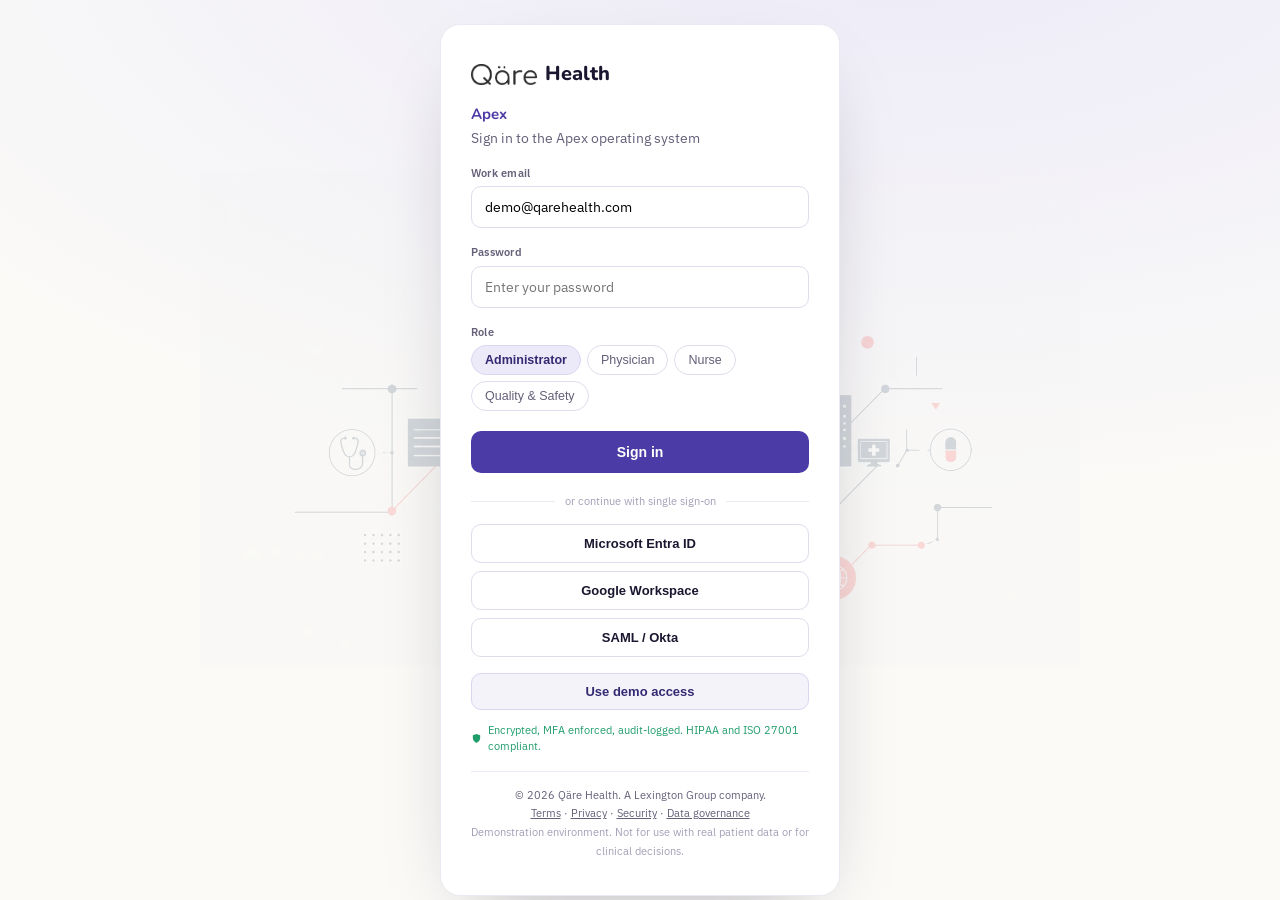
==== products/apex/index.html @ eb4310db "Apex A1-A7: clinical trust vault, model governance, certified interop, adoption, system view, ROI an" ====
<!doctype html>
<html lang="en">
<head>
<meta charset="utf-8" />
<meta name="viewport" content="width=device-width, initial-scale=1" />
<title>Qäre Apex</title>
<meta name="description" content="Apex, the operating system for hospitals and nursing homes. One element library, three facility profiles, every module wired to the HIE and the GIC." />
<link rel="preconnect" href="https://fonts.googleapis.com" />
<link rel="preconnect" href="https://fonts.gstatic.com" crossorigin />
<link href="https://fonts.googleapis.com/css2?family=Nunito:wght@600;700;800&family=IBM+Plex+Sans:wght@400;500;600;700&family=IBM+Plex+Mono:wght@400;500&display=swap" rel="stylesheet" />
<link rel="stylesheet" href="../../assets/tokens.css" />
<link rel="stylesheet" href="../../assets/qare.css" />
</head>
<body>
<div id="root"></div>
<script src="../../assets/exchange.js"></script>
<script src="../../assets/app.js"></script>
<script src="../../assets/auth.js"></script>
<script>
(function () {
  var X = window.QareExchange, UI = window.QareUI, esc = UI.esc, money = UI.money;
  UI.init('apex');
  var SESSION = null;

  /* ---------- facility profiles (the tenant lens for a facility OS) ---------- */
  var PROFILES = [
    { id: 'PROF-HOSP', name: 'Dhaka Tertiary Hospital', kind: 'Hospital', tag: 'ACUTE',
      persona: { id: 'U-NAIMA', name: 'Dr. Naima Islam', role: 'Director of operations' },
      cfg: { assessment: 'Acute care plan', payment: 'DRG, HRRP penalty', accred: 'Joint Commission', window: true, unitWord: 'ward' },
      units: [ { name: 'General medicine', total: 60, occ: 51 }, { name: 'Surgery', total: 40, occ: 33 }, { name: 'Maternity', total: 30, occ: 27 }, { name: 'Paediatrics', total: 28, occ: 19 }, { name: 'ICU', total: 12, occ: 11 }, { name: 'Isolation', total: 10, occ: 3 } ] },
    { id: 'PROF-SNF', name: 'Shetu Post-Acute Care', kind: 'Skilled Nursing', tag: 'POST-ACUTE',
      persona: { id: 'U-SHAHANA', name: 'Shahana Akter', role: 'Administrator' },
      cfg: { assessment: 'MDS 3.0, CMS schedule', payment: 'PDPM, SNF VBP', accred: 'CMS Five-Star', window: true, unitWord: 'unit' },
      units: [ { name: 'Rehabilitation', total: 32, occ: 27 }, { name: 'Long-term care', total: 40, occ: 36 }, { name: 'Memory care', total: 18, occ: 15 } ] },
    { id: 'PROF-RES', name: 'Prosanti Residential Care', kind: 'Residential Care', tag: 'ASSISTED',
      persona: { id: 'U-RINA-H', name: 'Rina Haque', role: 'Care home manager' },
      cfg: { assessment: 'ADL review', payment: 'Private pay', accred: 'State licensure', window: false, unitWord: 'wing' },
      units: [ { name: 'Independent wing', total: 24, occ: 20 }, { name: 'Assisted wing', total: 28, occ: 25 }, { name: 'Respite', total: 8, occ: 3 } ] }
  ];
  var cur = PROFILES[0];
  var mod = 'command';
  function profileById(id) { for (var i = 0; i < PROFILES.length; i++) if (PROFILES[i].id === id) return PROFILES[i]; return PROFILES[0]; }
  function profileTabs() { return PROFILES.map(function (p) { return { id: p.id, name: p.name, sizeClass: p.tag }; }); }

  /* ---------- live state ---------- */
  var discharges = [], incidents = [], staffRoster = [], patients = [], notes = [], doctors = [], nurses = [], tickN = 0, acc = 0;
  var curPatientId = null, noteDraft = null, piiBlur = false, chartDomain = 'whole', glass = {};
  var compTab = 'overview', intTab = 'systems';
  var inventory = [], orders = [], census = [], admDis = [], readmitHist = [], flowUnit = 'all', curItem = null, curStaff = null;
  function rnd(a, b) { return a + Math.floor(Math.random() * (b - a + 1)); }

  function seedState() {
    var now = Date.now(), d = 86400000;
    patients = [
      { id: 'PT-AMARA', name: 'Amara Okonkwo', age: 52, sex: 'F', mrn: 'QH-PT-100482', loc: 'Dhaka', lang: 'Bangla', code: 'Full code', risk: 'high',
        allergies: ['Penicillin'], problems: ['Type 2 diabetes (2019)', 'Hypertension (2021)', 'Post-discharge day 3'],
        meds: ['Metformin 500 mg BD', 'Amlodipine 5 mg OD', 'CardiNex-10 OD'],
        care: 'Home health daily visit; 30-day readmission window open', from: 'Union Health Outreach',
        enc: [['Oct 19', 'Discharge, cardiology', 'Dhaka Tertiary Hospital'], ['Oct 14', 'Admission, chest pain', 'Dhaka Tertiary Hospital'], ['Sep 02', 'Clinic review', 'Bhorosha Primary Care']] },
      { id: 'PT-RAHIM', name: 'Rahim Uddin', age: 71, sex: 'M', mrn: 'QH-PT-100611', loc: 'Gazipur', lang: 'Bangla', code: 'DNR', risk: 'rising',
        allergies: ['None known'], problems: ['COPD', 'Heart failure (NYHA II)', 'Post-discharge day 11'],
        meds: ['Furosemide 40 mg OD', 'Salbutamol inhaler PRN', 'Bisoprolol 2.5 mg OD'],
        care: 'Skilled nursing rehab; weekly review', from: 'Sylhet CHW Program',
        enc: [['Oct 11', 'Transfer to SNF', 'Shetu Post-Acute Care'], ['Oct 05', 'Admission, COPD exacerbation', 'Dhaka Tertiary Hospital']] },
      { id: 'PT-NILA', name: 'Nila Akter', age: 34, sex: 'F', mrn: 'QH-PT-100742', loc: 'Dhaka', lang: 'Bangla', code: 'Full code', risk: 'low',
        allergies: ['Sulfa drugs'], problems: ['Gestational diabetes', 'Antenatal, 32 weeks'],
        meds: ['Insulin (basal) 10 units nocte', 'Folic acid OD'],
        care: 'Antenatal clinic, fortnightly', from: 'Bhorosha Primary Care',
        enc: [['Oct 18', 'Antenatal review', 'Metro Polyclinic Network'], ['Oct 04', 'Antenatal review', 'Metro Polyclinic Network']] }
    ];
    // ---- Sample staff: 10 doctors, 10 nurses ----
    var dFirst = ['Naima', 'Imran', 'Ayesha', 'Kamal', 'Selim', 'Tahmina', 'Rahim', 'Sharmin', 'Jahangir', 'Lila'];
    var dLast = ['Islam', 'Chowdhury', 'Siddiqua', 'Uddin', 'Reza', 'Rahman', 'Khan', 'Akhtar', 'Alam', 'Fernando'];
    var specialties = ['Cardiology', 'Internal medicine', 'General surgery', 'Paediatrics', 'Pulmonology', 'Nephrology', 'Orthopaedics', 'Obstetrics', 'Emergency medicine', 'Endocrinology'];
    doctors = [];
    for (var di = 0; di < 10; di++) doctors.push({ id: 'DR-' + (di + 1), name: 'Dr. ' + dFirst[di] + ' ' + dLast[di], role: specialties[di], status: di % 4 === 0 ? 'On call' : 'On shift' });
    var nFirst = ['Shahana', 'Nusrat', 'Fatima', 'Rubina', 'Shaheen', 'Nasrin', 'Rokeya', 'Taslima', 'Sabina', 'Dilruba'];
    var nLast = ['Akter', 'Jahan', 'Begum', 'Haque', 'Sultana', 'Parveen', 'Khatun', 'Nahar', 'Yasmin', 'Banu'];
    nurses = [];
    for (var ni = 0; ni < 10; ni++) nurses.push({ id: 'NR-' + (ni + 1), name: nFirst[ni] + ' ' + nLast[ni], role: (cur.units[ni % cur.units.length] ? cur.units[ni % cur.units.length].name : 'Ward') + ' nurse', status: ni % 3 === 0 ? 'Night' : ni % 3 === 1 ? 'Evening' : 'Day' });

    // ---- Sample patients: generate up to 50 (3 canonical + generated) ----
    var pmF = ['Imran', 'Karim', 'Sohel', 'Tanvir', 'Jamal', 'Faruk', 'Nasir', 'Hasan', 'Mamun', 'Shakil', 'Rafiq', 'Masud', 'Arif', 'Monir', 'Russel', 'Shafiq', 'Babul', 'Jubayer', 'Rony', 'Sumon'];
    var pfF = ['Ayesha', 'Rubina', 'Laila', 'Nasrin', 'Rokeya', 'Shireen', 'Sultana', 'Parveen', 'Jesmin', 'Momena', 'Rahima', 'Sabina', 'Nargis', 'Shabnam', 'Kohinoor', 'Dilruba', 'Afroza', 'Sharmin', 'Nadia', 'Rina'];
    var pLast = ['Ahmed', 'Khan', 'Hossain', 'Rahman', 'Islam', 'Chowdhury', 'Akter', 'Begum', 'Uddin', 'Das', 'Sarkar', 'Haque', 'Alam', 'Mia', 'Siddiqui', 'Bhuiyan', 'Molla', 'Sheikh', 'Talukder', 'Karim'];
    var probPool = ['Type 2 diabetes', 'Hypertension', 'COPD', 'Heart failure (NYHA II)', 'Asthma', 'Chronic kidney disease', 'Post-operative recovery', 'Community-acquired pneumonia', 'Stroke rehabilitation', 'Ischaemic heart disease', 'Osteoarthritis', 'Iron-deficiency anaemia', 'Hypothyroidism', 'Dengue, recovering', 'Peptic ulcer disease'];
    var medPool = ['Metformin 500 mg BD', 'Amlodipine 5 mg OD', 'Losartan 50 mg OD', 'Atorvastatin 20 mg OD', 'Furosemide 40 mg OD', 'Salbutamol inhaler PRN', 'Omeprazole 20 mg OD', 'Levothyroxine 50 mcg OD', 'Aspirin 75 mg OD', 'Insulin basal 10 units nocte'];
    var allergyPool = ['None known', 'Penicillin', 'Sulfa drugs', 'Aspirin', 'None known', 'None known'];
    var referrers = ['Union Health Outreach', 'Sylhet CHW Program', 'National CHW Corps', 'Bhorosha Primary Care', 'Shetu Medical Centre'];
    var riskCycle = ['low', 'low', 'rising', 'low', 'high', 'low', 'rising', 'low', 'low', 'high'];
    for (var i = 0; i < 47; i++) {
      var male = (i + Math.floor(i / 3)) % 2 === 0;
      var fi = (i * 3 + Math.floor(i / 4)) % 20, li = (i * 7 + Math.floor(i / 3)) % pLast.length;
      var nm = (male ? pmF[fi % pmF.length] : pfF[fi % pfF.length]) + ' ' + pLast[li];
      var p1 = probPool[(i * 3 + Math.floor(i / 2)) % probPool.length], p2 = probPool[(i * 5 + 5) % probPool.length];
      var doc = doctors[i % doctors.length], nur = nurses[(i * 3) % nurses.length];
      patients.push({
        id: 'PT-' + (1000 + i), name: nm, age: 24 + (i * 7 + Math.floor(i / 2)) % 62, sex: male ? 'M' : 'F',
        mrn: 'QH-PT-' + (101000 + i * 7), loc: ['Dhaka', 'Gazipur', 'Sylhet', 'Chattogram', 'Narsingdi'][i % 5], lang: 'Bangla',
        code: i % 9 === 0 ? 'DNR' : 'Full code', risk: riskCycle[(i + Math.floor(i / 3)) % riskCycle.length],
        allergies: [allergyPool[i % allergyPool.length]], problems: p1 === p2 ? [p1] : [p1, p2],
        meds: [medPool[i % medPool.length], medPool[(i * 2 + 1) % medPool.length]],
        care: i % 3 === 0 ? 'Home health visit; 30-day window open' : i % 3 === 1 ? 'Outpatient review, fortnightly' : 'Inpatient, under ' + doc.role.toLowerCase(),
        from: referrers[i % referrers.length], attending: doc.name, attendingRole: doc.role, nurse: nur.name,
        enc: [[['Oct 20', 'Oct 18', 'Oct 15', 'Oct 12'][i % 4], i % 3 === 0 ? 'Discharge' : 'Clinic review', cur.name], ['Oct 0' + (2 + i % 7), 'Admission', cur.name]]
      });
    }
    // Assign every patient a bed, ward, length of stay and status (the inpatient roster).
    var statuses = ['Stable', 'Improving', 'Observation', 'Post-op', 'Critical'];
    patients.forEach(function (p, idx) {
      var u = cur.units[idx % cur.units.length];
      p.unit = u.name; p.bed = u.name.replace(/[^A-Za-z]/g, '').slice(0, 3).toUpperCase() + '-' + (10 + idx % Math.max(1, u.total));
      p.los = 1 + (idx * 3 + Math.floor(idx / 2)) % 14; p.status = p.risk === 'high' ? 'Observation' : statuses[(idx * 7 + Math.floor(idx / 3)) % statuses.length];
      p.dx = p.problems[0];
    });

    // Inventory and supply
    inventory = [
      { item: 'Oxygen cylinders', cat: 'Medical gases', onHand: 22, par: 30, uom: 'cyl', cold: false, burn: 9 },
      { item: 'IV fluids, normal saline', cat: 'Fluids', onHand: 310, par: 200, uom: 'bag', cold: false, burn: 48 },
      { item: 'Blood, O negative', cat: 'Blood bank', onHand: 4, par: 10, uom: 'unit', cold: true, burn: 3 },
      { item: 'Insulin', cat: 'Pharmacy', onHand: 85, par: 60, uom: 'vial', cold: true, burn: 7 },
      { item: 'OncoNex-100 (cold chain)', cat: 'Pharmacy', onHand: 18, par: 15, uom: 'vial', cold: true, burn: 2 },
      { item: 'Surgical gloves', cat: 'PPE', onHand: 1200, par: 800, uom: 'box', cold: false, burn: 60 },
      { item: 'N95 respirators', cat: 'PPE', onHand: 140, par: 300, uom: 'box', cold: false, burn: 35 },
      { item: 'Paracetamol injection', cat: 'Pharmacy', onHand: 430, par: 250, uom: 'amp', cold: false, burn: 40 },
      { item: 'Sutures, assorted', cat: 'Surgical', onHand: 60, par: 100, uom: 'pack', cold: false, burn: 12 },
      { item: 'Ringer lactate', cat: 'Fluids', onHand: 180, par: 150, uom: 'bag', cold: false, burn: 30 }
    ];
    inventory.forEach(function (it) { it.status = it.onHand < it.par ? 'low' : 'ok'; it.days = Math.round(it.onHand / it.burn); });

    // Orders and results (so the module is never empty)
    orders = [
      { test: 'HbA1c', patient: 'Amara Okonkwo', value: '8.1 %', flag: 'high', when: '2h ago' },
      { test: 'Full blood count', patient: 'Rahim Uddin', value: 'Hb 10.2 g/dL', flag: 'low', when: '3h ago' },
      { test: 'Chest X-ray', patient: 'Jamal Uddin', value: 'Right lower consolidation', flag: 'abnormal', when: '4h ago' },
      { test: 'Serum creatinine', patient: 'Nasrin Khan', value: '1.4 mg/dL', flag: 'high', when: '5h ago' },
      { test: 'Troponin I', patient: 'Imran Ahmed', value: 'Negative', flag: '', when: '6h ago' },
      { test: 'Blood culture', patient: 'Sohel Siddiqui', value: 'Pending', flag: 'pending', when: '7h ago' }
    ];

    // Chart history
    census = [138, 141, 139, 144, 146, 142, 148, 145, 150, 147, 149, 146, 151, beds().occ];
    admDis = [{ label: 'Mon', a: 22, b: 18 }, { label: 'Tue', a: 19, b: 21 }, { label: 'Wed', a: 24, b: 17 }, { label: 'Thu', a: 20, b: 23 }, { label: 'Fri', a: 26, b: 19 }, { label: 'Sat', a: 15, b: 20 }, { label: 'Sun', a: 12, b: 16 }];
    readmitHist = [7.8, 7.2, 6.9, 6.4, 6.1, 5.8];
    flowUnit = 'all'; curItem = null; curStaff = null;

    curPatientId = null; noteDraft = null;
    notes = [
      { id: 'N-0912', pt: 'PT-AMARA', type: 'Discharge summary', by: 'Dr. Naima Islam', when: 'Oct 19', signed: true },
      { id: 'N-0908', pt: 'PT-RAHIM', type: 'Progress note', by: 'Shahana Akter', when: 'Oct 18', signed: true }
    ];
    discharges = [
      { id: 'DC-241', patient: 'A. Khan', at: now - 24 * d, risk: 'low', status: 'in-window', loop: 'reported', to: 'Union Health Outreach' },
      { id: 'DC-242', patient: 'R. Begum', at: now - 11 * d, risk: 'rising', status: 'in-window', loop: 'seen', to: 'Sylhet CHW Program' },
      { id: 'DC-243', patient: 'M. Das', at: now - 3 * d, risk: 'high', status: 'in-window', loop: 'accepted', to: 'Union Health Outreach' },
      { id: 'DC-240', patient: 'S. Roy', at: now - 31 * d, risk: 'low', status: 'cleared', loop: 'closed', to: 'National CHW Corps' },
      { id: 'DC-239', patient: 'T. Islam', at: now - 33 * d, risk: 'low', status: 'cleared', loop: 'closed', to: 'Sylhet CHW Program' }
    ];
    incidents = [
      { id: 'INC-204', type: 'Medication near-miss', unit: 'General medicine', sev: 'Moderate', status: 'Investigating' },
      { id: 'INC-205', type: 'Patient fall', unit: 'Rehabilitation', sev: 'Minor', status: 'Closed' }
    ];
    staffRoster = [
      { shift: 'Day', nurses: 42, patients: 148, ratio: '1:3.5', status: cur.kind === 'Skilled Nursing' ? 'ok' : 'ok' },
      { shift: 'Evening', nurses: 31, patients: 150, ratio: '1:4.8', status: 'warn' },
      { shift: 'Night', nurses: 22, patients: 150, ratio: '1:6.8', status: 'warn' }
    ];
    acc = 0;
  }
  function dayIn(dc) { return Math.min(30, Math.floor((Date.now() + acc - dc.at) / 86400000)); }
  function readmitted() { return discharges.filter(function (d) { return d.status === 'readmitted'; }).length; }
  function avoided() { return discharges.filter(function (d) { return d.status === 'cleared'; }).length; }
  function inWindow() { return discharges.filter(function (d) { return d.status === 'in-window'; }); }
  function readmitRate() { var t = discharges.length; return t ? (readmitted() / t * 100) : 0; }

  function beds() { var t = 0, o = 0; cur.units.forEach(function (u) { t += u.total; o += u.occ; }); o += X.admissions().filter(function (a) { return a.orgId === cur.id; }).length; return { total: t, occ: Math.min(t, o) }; }
  function incoming() { var admitted = X.admissions().map(function (a) { return a.household; }); return X.referrals().filter(function (r) { return admitted.indexOf(r.household) < 0; }); }
  function facilityReadmit() { return readmitHist.length ? readmitHist[readmitHist.length - 1] : 6.1; }
  function lowStock() { return inventory.filter(function (i) { return i.status === 'low'; }); }
  function statusChipCls(s) { return s === 'Critical' ? 'inconsistent' : s === 'Observation' || s === 'Post-op' ? 'claimed' : 'verified'; }

  /* ---------- small view helpers ---------- */
  function head(t, d) { return '<div class="sec-head"><div><div class="t">' + esc(t) + '</div><div class="d">' + esc(d) + '</div></div><div class="actions"><span class="band"><span class="livedot"></span>one exchange, live</span></div></div>'; }
  function prov(t) { return '<p class="provenance">' + esc(t) + '</p>'; }
  function kpiRow(items) { return '<div class="figs" style="margin-bottom:16px">' + items.map(function (a) { return '<div class="fig"><div class="fv"' + (a[2] ? ' id="' + a[2] + '"' : '') + '>' + a[0] + '</div><div class="fk">' + esc(a[1]) + '</div></div>'; }).join('') + '</div>'; }
  function card(title, inner) { return '<div class="card shadow" style="margin-bottom:14px"><div style="font-family:var(--font-brand);font-weight:700;font-size:14px;margin-bottom:10px">' + esc(title) + '</div>' + inner + '</div>'; }
  function row(left, sub, action) { return '<div style="display:flex;justify-content:space-between;align-items:center;gap:12px;padding:10px 0;border-bottom:1px solid var(--hairline)"><div><div style="font-size:13px;font-weight:600">' + left + '</div><div class="sub2" style="margin-left:16px">' + sub + '</div></div>' + (action || '') + '</div>'; }
  function row2(label, val) { return '<div class="row" style="padding:8px 10px"><span class="m">' + esc(label) + '</span><span class="v">' + val + '</span></div>'; }
  function riskChip(r) { var m = { low: 'verified', rising: 'claimed', high: 'inconsistent' }; return '<span class="chip ' + m[r] + '">' + esc(r) + ' risk</span>'; }
  function railChips(m) { var r = m.rails || {}; return '<span class="rails"><span class="rail exch ' + (r.hie ? 'on' : '') + '">HIE</span><span class="rail eesg ' + ((r.eesg && r.eesg.length) ? 'on' : '') + '">EESG</span><span class="rail gic ' + (r.gic ? 'on' : '') + '">GIC</span></span>'; }

  /* ---------- patient chart (native EHR, holistic record) ---------- */
  function patientById(id) { for (var i = 0; i < patients.length; i++) if (patients[i].id === id) return patients[i]; return null; }
  function patientResults(p) {
    var base = p.id === 'PT-AMARA' ? [['HbA1c', '8.1 %', 'high'], ['Blood pressure', '148/92', 'high'], ['Creatinine', '1.1 mg/dL', 'normal'], ['LDL', '134 mg/dL', 'high']]
      : p.id === 'PT-RAHIM' ? [['BNP', '640 pg/mL', 'high'], ['SpO2', '93 %', 'low'], ['Potassium', '4.2 mmol/L', 'normal']]
      : [['HbA1c', '6.2 %', 'normal'], ['Fasting glucose', '104 mg/dL', 'normal'], ['Haemoglobin', '11.1 g/dL', 'low']];
    // overlay any live lab results from Prism on the exchange for this patient
    X.labResults().forEach(function (l) { if (l.patient === p.id || l.mrn === p.mrn) base.unshift([l.testName || l.test || 'Lab', String(l.value != null ? l.value : '-'), l.flag ? 'high' : 'normal']); });
    return base;
  }
  function riskBanner(r) { var m = { low: 'verified', rising: 'claimed', high: 'inconsistent' }; return '<span class="chip ' + m[r] + '">' + esc(r) + ' readmission risk</span>'; }
  function chartHTML() {
    if (!curPatientId) {
      var hi = patients.filter(function (p) { return p.risk === 'high'; }).length;
      return head('Patient chart', 'The native record, holistic across encounters and connected sources. Open a patient to see the chart.') +
        kpiRow([[patients.length, 'patients', false], [hi, 'high readmission risk', false], [doctors.length, 'physicians on service', false], [nurses.length, 'nurses rostered', false]]) +
        '<div class="toolbar"><input class="search" placeholder="Search patients by name or MRN" disabled></div>' +
        '<div class="qt-wrap" style="max-height:520px;overflow:auto"><table class="qt"><thead><tr><th>Patient</th><th>MRN</th><th>Age/Sex</th><th>Key problems</th><th>Attending</th><th>Risk</th><th></th></tr></thead><tbody>' +
        patients.map(function (p) {
          return '<tr><td class="nm">' + esc(p.name) + '</td><td class="mono">' + esc(p.mrn) + '</td><td>' + p.age + ' / ' + esc(p.sex) + '</td><td class="sub2">' + esc(p.problems.slice(0, 2).join(', ')) + '</td><td class="sub2">' + esc(p.attending || 'Dr. Naima Islam') + '</td><td>' + riskBanner(p.risk) + '</td><td style="text-align:right"><button class="btn btn-primary btn-sm" data-patient="' + esc(p.id) + '">Open chart</button></td></tr>';
        }).join('') + '</tbody></table></div>' +
        prov(patients.length + ' patients on the service; one longitudinal record each, native data plus what the HIE and connected networks return');
    }
    var p = patientById(curPatientId), cd = chartData(p);
    return '<div class="sec-head"><div><div class="t">Unified care record</div><div class="d">Holistic across encounters, labs, pharmacy and connected sources, with the care plan, risk and compliance in one view.</div></div>' +
      '<div class="actions"><button class="btn btn-ghost btn-sm" data-patient="">All patients</button><button class="btn btn-primary btn-sm" data-newnote="' + esc(p.id) + '">AI conversation capture</button></div></div>' +
      '<div class="chart3">' + chartLeft(p, cd) + chartCenter(p, cd) + chartRight(p, cd) + '</div>';
  }
  function pii(s) { return '<span class="pii' + (piiBlur ? ' blur' : '') + '">' + esc(s) + '</span>'; }

  function chartLeft(p, cd) {
    var initials = p.name.split(' ').map(function (w) { return w[0]; }).slice(0, 2).join('');
    return '<div><div class="cblock"><h4>Beneficiary record <button class="piitoggle" data-pii="1">' + (piiBlur ? 'Show PII' : 'Blur PII') + '</button></h4>' +
      '<div class="crec-top"><div class="crec-av">' + esc(initials) + '</div><div><div class="crec-nm">' + pii(p.name) + '</div><div class="crec-meta">' + esc(p.sex) + ' · ' + pii('DOB on file') + ' · age ' + p.age + '<br>MRN ' + pii(p.mrn) + '</div></div></div>' +
      '<div style="display:flex;gap:6px;flex-wrap:wrap;margin-top:11px">' + riskBanner(p.risk) + '<span class="chip">' + esc(p.code) + '</span></div>' +
      '<div style="display:flex;gap:6px;flex-wrap:wrap;margin-top:6px"><span class="chip inconsistent">Allergy: ' + esc(p.allergies.join(', ')) + '</span></div></div>' +
      '<div class="cblock"><h4>Family & caregivers</h4>' + cd.family.map(function (f) { return '<div class="cmember"><span class="cmini">' + esc(f.name.split(' ').map(function (w) { return w[0]; }).slice(0, 2).join('')) + '</span><div style="flex:1"><div class="cnm">' + pii(f.name) + '</div><div class="crole">' + esc(f.rel) + '</div></div><span class="cdot ' + (f.consent ? 'on' : 'off') + '" title="' + (f.consent ? 'consented in Nova' : 'not consented') + '"></span></div>'; }).join('') + '<div class="sub2" style="margin-top:8px">A green dot means consented to view the record in Nova.</div></div>' +
      '<div class="cblock"><h4>Care team</h4>' + cd.team.map(function (t) { return '<div class="cmember"><span class="cmini">' + esc(t.name.split(' ').map(function (w) { return w[0]; }).slice(0, 2).join('')) + '</span><div style="flex:1"><div class="cnm">' + esc(t.name) + '</div><div class="crole">' + esc(t.role) + '</div></div></div>'; }).join('') + '</div>' +
      '<div class="cblock"><h4>Quick actions</h4>' +
        '<button class="qa-btn accent" data-newnote="' + esc(p.id) + '"><span class="shield" style="background:var(--iris-deep)"></span>AI conversation capture</button>' +
        '<button class="qa-btn" data-mod="orders">Order labs or imaging</button>' +
        '<button class="qa-btn" data-mod="medication">Reconcile medications</button>' +
        '<button class="qa-btn" data-mod="transitions">Open discharge plan</button></div>' +
      '</div>';
  }

  function chartCenter(p, cd) {
    var dtabs = [['whole', 'Whole person'], ['clinical', 'Clinical'], ['medication', 'Medication'], ['transitions', 'Transitions'], ['behavioral', 'Behavioral']];
    var goals = '<div class="goals">' + cd.goals.map(function (g) {
      var sc = g.status === 'ON TRACK' ? 'ontrack' : g.status === 'AT RISK' ? 'atrisk' : 'hold';
      return '<div class="goalcard"><div class="gtop"><span class="gstat ' + sc + '">' + esc(g.status) + '</span><span class="gdom">' + esc(g.domain) + '</span></div><div class="glabel">' + esc(g.label) + '</div><div class="progress"><div class="fill ' + (sc === 'atrisk' ? 'crit' : sc === 'ontrack' ? 'ok' : 'warn') + '" style="width:' + g.pct + '%"></div></div><div class="gpct"><span>progress</span><span>' + g.pct + '%</span></div></div>';
    }).join('') + '</div>';
    var tabs = '<div class="subtabs">' + dtabs.map(function (t) { return '<button class="subtab' + (chartDomain === t[0] ? ' on' : '') + '" data-domain="' + t[0] + '">' + esc(t[1]) + '</button>'; }).join('') + '</div>';
    var items = cd.timeline.filter(function (e) { return chartDomain === 'whole' || e.dkey === chartDomain; });
    var tl = '<div class="tl">' + (items.length ? items.map(function (e) {
      var protectedBlock = e.protected ? '<div class="protected"><span class="lock"><span class="shield" style="background:var(--mid)"></span>' + esc(e.protLabel || 'Protected note') + (glass[e.id] ? ', unsealed' : '') + '</span>' + (glass[e.id] ? '<span class="chip claimed">access logged</span>' : '<button class="glassbtn" data-glass="' + esc(e.id) + '">Break glass</button>') + '</div>' : '';
      var body = (e.protected && !glass[e.id]) ? '' : '<div class="tldesc">' + esc(e.desc) + '</div>';
      return '<div class="tlitem"><div class="tlic ' + e.kind.toLowerCase() + '">' + esc(e.badge) + '</div><div class="tlcard' + (e.kind === 'ALERT' ? ' alert' : '') + '"><div class="tlmeta"><span class="tlbadge">' + esc(e.kind) + '</span><span>' + esc(e.date) + '</span><span>· ' + esc(e.domain) + '</span>' + (e.goal ? '<span>· ' + esc(e.goal) + '</span>' : '') + '</div><div class="tltitle">' + esc(e.title) + '</div>' + body + protectedBlock + '</div></div>';
    }).join('') : '<div class="sub">No events in this domain.</div>') + '</div>';
    return '<div><div style="display:flex;align-items:center;gap:8px;margin-bottom:12px"><span class="shield" style="background:var(--iris)"></span><span style="font-family:var(--font-brand);font-weight:800;font-size:17px">Unified care plan</span></div>' +
      goals + tabs +
      '<div class="cblock"><h4>Clinical timeline</h4>' + tl + '</div>' +
      prov('native chart plus labs from Prism and medications from Cura over the HIE; every element carries its source and its consent') + '</div>';
  }

  function chartRight(p, cd) {
    var r = cd.risk;
    var ins = cd.insights.map(function (i) { return '<div class="ins ' + i.kind.toLowerCase() + '"><div class="ik">' + esc(i.kind) + '</div><div class="it">' + esc(i.text) + '</div></div>'; }).join('');
    var doms = '<div class="rdoms">' + r.domains.map(function (d) { return '<div class="rdom"><div class="rn">' + esc(d.name) + '</div><div class="rv">' + d.score + '</div></div>'; }).join('') + '</div>';
    var chk = cd.checklist.map(function (c) { return '<div class="chk"><span class="cico ' + (c.ok ? 'ok' : 'no') + '">' + (c.ok ? '✓' : '!') + '</span>' + esc(c.label) + '</div>'; }).join('');
    return '<div><div class="cblock"><h4><span class="shield" style="background:var(--iris-deep)"></span> Risk radar</h4>' +
      '<div class="radar"><div class="rscore">' + r.score + '</div><div class="rout">out of 5.0 readmission risk</div><div class="rtrend ' + r.trend + '">' + (r.trend === 'up' ? '↗ trending up' : r.trend === 'down' ? '↘ improving' : '→ stable') + ' · ' + esc(r.note) + '</div>' + doms + '</div></div>' +
      '<div class="cblock"><h4>IRIS insights</h4>' + ins + '<button class="qa-btn accent" data-iris-ask="What is the plan for ' + esc(p.name.split(' ')[0]) + '?">Ask IRIS about this patient</button></div>' +
      '<div class="cblock"><h4>Compliance checklist</h4>' + chk + '</div>' +
      '</div>';
  }

  function chartData(p) {
    if (p.id === 'PT-AMARA') return {
      goals: [
        { domain: 'Cardiometabolic', label: 'HbA1c to target, under 7%', status: 'AT RISK', pct: 40 },
        { domain: 'Cardiovascular', label: 'Blood pressure to under 140/90', status: 'AT RISK', pct: 35 },
        { domain: 'Transitions', label: 'Avoid 30-day readmission', status: 'ON TRACK', pct: 72 }
      ],
      timeline: [
        { id: 'T1', date: 'Today', kind: 'ALERT', badge: 'AL', domain: 'Medication', dkey: 'medication', goal: 'BP to target', title: 'Two missed Amlodipine doses', desc: 'Reported at the home visit. Correlates with higher readmission risk. Adherence counselling and a home BP log advised.' },
        { id: 'T2', date: 'Oct 21', kind: 'NOTE', badge: 'NT', domain: 'Clinical', dkey: 'clinical', goal: 'Avoid readmission', title: 'Home health visit 3', desc: 'Vitals stable, BP 148/92. Reinforced the medication plan and safety-net advice.' },
        { id: 'T3', date: 'Oct 20', kind: 'LAB', badge: 'LAB', domain: 'Cardiometabolic', dkey: 'clinical', goal: 'HbA1c to target', title: 'HbA1c 8.1 %', desc: 'Above target. Returned from Prism over the HIE and reconciled to the record.' },
        { id: 'T4', date: 'Oct 19', kind: 'NOTE', badge: 'BH', domain: 'Behavioral health', dkey: 'behavioral', goal: '', title: 'Counselling session note', desc: 'Discusses post-event anxiety and coping. Clinically relevant to adherence.', protected: true, protLabel: 'Psychotherapy note, protected under 42 CFR Part 2' },
        { id: 'T5', date: 'Oct 19', kind: 'DC', badge: 'DC', domain: 'Transitions', dkey: 'transitions', goal: 'Avoid readmission', title: 'Discharge, cardiology', desc: 'Discharged to home health. 30-day window opened. Referral and transport dispatched across the HIE.' },
        { id: 'T6', date: 'Oct 16', kind: 'MED', badge: 'RX', domain: 'Medication', dkey: 'medication', goal: '', title: 'CardiNex-10 dispensed', desc: 'Collected at Shetu Community Pharmacy. Reconciled from Cura over the HIE.' },
        { id: 'T7', date: 'Oct 14', kind: 'ADM', badge: 'ADM', domain: 'Clinical', dkey: 'clinical', goal: '', title: 'Admission, chest pain', desc: 'Admitted via ED. Troponin negative, hypertensive urgency managed.' }
      ],
      risk: { score: '4.2', trend: 'up', note: '+0.3 since discharge', domains: [{ name: 'Cardiometabolic', score: '3.5' }, { name: 'Adherence', score: '4.1' }, { name: 'Social support', score: '2.8' }] },
      team: [{ name: 'Dr. Naima Islam', role: 'Attending, cardiology' }, { name: cur.persona.name, role: cur.persona.role }, { name: 'Nusrat Jahan', role: 'Pharmacist (Cura)' }, { name: 'Fatima Begum', role: 'Home health (Bridge)' }],
      family: [{ name: 'Chidi Okonkwo', rel: 'Spouse', consent: true }, { name: 'Ada Okonkwo', rel: 'Daughter', consent: false }],
      checklist: [{ label: 'Consent on file', ok: true }, { label: 'Medication reconciliation', ok: true }, { label: 'Discharge summary signed', ok: true }, { label: '42 CFR Part 2 consent for protected note', ok: false }],
      insights: [
        { kind: 'CRITICAL', text: 'Two missed Amlodipine doses inside the 30-day window. Recommend adherence counselling and a home BP log, and confirm the next review is booked.' },
        { kind: 'RISK', text: 'HbA1c 8.1% and BP 148/92 both above target at day 3 post-discharge. Review within the week; a clinician decides escalation.' },
        { kind: 'OPPORTUNITY', text: 'Spouse is consented in Nova and can confirm medication pickup and arrange transport to the review, which lowers the readmission risk.' }
      ]
    };
    // Generic rich-enough data for the other patients, derived from their own record.
    return {
      goals: [
        { domain: 'Clinical', label: p.problems[0], status: p.risk === 'high' ? 'AT RISK' : 'ON TRACK', pct: p.risk === 'high' ? 38 : 64 },
        { domain: 'Transitions', label: 'Avoid 30-day readmission', status: 'ON TRACK', pct: 70 },
        { domain: 'Medication', label: 'Medication adherence', status: 'ON HOLD', pct: 55 }
      ],
      timeline: p.enc.map(function (e, i) { return { id: 'G' + i, date: e[0], kind: i === 0 ? 'DC' : 'ADM', badge: i === 0 ? 'DC' : 'ADM', domain: 'Clinical', dkey: 'clinical', goal: '', title: e[1], desc: e[2] + '.' }; }),
      risk: { score: p.risk === 'high' ? '4.0' : p.risk === 'rising' ? '3.4' : '2.1', trend: p.risk === 'rising' ? 'up' : 'flat', note: 'last evaluated today', domains: [{ name: 'Clinical', score: '3.2' }, { name: 'Adherence', score: '3.0' }, { name: 'Social', score: '2.4' }] },
      team: [{ name: p.attending || 'Dr. Naima Islam', role: (p.attendingRole || 'Attending') }, { name: p.nurse || cur.persona.name, role: 'Primary nurse' }, { name: 'Care coordinator', role: 'Transitions' }],
      family: [{ name: 'Next of kin', rel: 'Family', consent: true }],
      checklist: [{ label: 'Consent on file', ok: true }, { label: 'Medication reconciliation', ok: true }, { label: 'Care plan signed', ok: p.risk !== 'high' }],
      insights: [{ kind: p.risk === 'high' ? 'CRITICAL' : 'RISK', text: 'Primary problem is ' + p.problems[0] + '. Reinforce the care plan and confirm the next review is booked.' }, { kind: 'OPPORTUNITY', text: 'Family is consented in Nova and can support the plan at home.' }]
    };
  }

  /* ---------- clinical documentation: ambient scribe + translation ---------- */
  var DEMO_CONVO = [
    { who: 'Nurse', bn: 'Apnar buke betha ki ekhono ache?', en: 'Is the chest pain still there?' },
    { who: 'Patient', bn: 'Ektu ache, ar hatle haaper somossa hoy.', en: 'A little, and I get breathless when I walk.' },
    { who: 'Nurse', bn: 'Oshudh niyomito kheyechen? Metformin ar Amlodipine?', en: 'Have you taken your medicines regularly? Metformin and Amlodipine?' },
    { who: 'Patient', bn: 'Metformin kheyechi, kintu Amlodipine dui din miss hoyeche.', en: 'I took Metformin, but I missed Amlodipine for two days.' }
  ];
  function docHTML() {
    if (noteDraft && noteDraft.stage === 'drafted') {
      var p = patientById(noteDraft.pt);
      var isX = noteDraft.mode === 'translate';
      return head('Clinical note, draft', 'Telos drafted this from ' + (isX ? 'a translated patient conversation' : 'voice dictation') + '. Review, edit, and sign. Telos never signs; a licensed clinician does.') +
        '<div class="pitch"><div class="k">' + (isX ? 'Conversational translation' : 'Ambient scribe') + '</div><div class="l">' + (isX ? 'Captured in ' + esc(p.lang) + ', stored in English for consistency, structured and coded. Original transcript kept.' : 'Captured from voice, structured into the note template, orders surfaced as drafts.') + '</div></div>' +
        (isX ? '<div class="card shadow"><div style="font-family:var(--font-brand);font-weight:700;margin-bottom:8px">Transcript (' + esc(p.lang) + ' to English)</div>' + DEMO_CONVO.map(function (t) { return '<div style="padding:7px 0;border-bottom:1px solid var(--hairline)"><div style="font-size:12px;color:var(--mid)"><b>' + esc(t.who) + ':</b> ' + esc(t.bn) + '</div><div style="font-size:13px">' + esc(t.en) + '</div></div>'; }).join('') + '</div>' : '') +
        '<div class="card shadow" style="margin-top:16px"><div style="font-family:var(--font-brand);font-weight:700;margin-bottom:10px">Structured note, ' + esc(p.name) + '</div>' +
          soap('Subjective', 'Residual chest pain, exertional breathlessness. Reports missing Amlodipine for two days; Metformin taken.') +
          soap('Objective', 'Alert, comfortable at rest. Last BP 148/92, HbA1c 8.1%. No acute distress.') +
          soap('Assessment', 'Hypertension suboptimally controlled, partly adherence. Type 2 diabetes above target. Day 3 post-discharge, elevated readmission risk.') +
          soap('Plan', 'Reinforce Amlodipine adherence, home BP log, dietitian referral, review in 1 week. Safety-net advice given.') +
        '</div>' +
        '<div class="card shadow" style="margin-top:16px"><div style="font-family:var(--font-brand);font-weight:700;margin-bottom:8px">Telos extracted, as drafts for sign-off</div><div style="display:flex;gap:8px;flex-wrap:wrap">' +
          '<span class="chip claimed">Problem: BP above target</span><span class="chip claimed">Order: dietitian referral</span><span class="chip claimed">Task: adherence counselling</span><span class="chip claimed">Flag: 2 missed Amlodipine doses</span></div>' +
          '<div class="sub2" style="margin-top:10px">Coded to SNOMED CT and ICD-10. Nothing enters the record until a clinician signs.</div></div>' +
        '<div style="display:flex;gap:10px;margin-top:16px"><button class="btn btn-primary" data-signnote="1">Sign note</button><button class="btn btn-ghost" data-discardnote="1">Discard</button></div>' +
        prov('AI-drafted from ' + (isX ? 'translated conversation' : 'voice') + ', provenance-tagged, pending a licensed signature');
    }
    if (noteDraft && noteDraft.stage === 'capturing') {
      return head('Clinical note', 'Capturing...') + '<div class="card shadow" style="text-align:center;padding:40px"><div class="livedot"></div> <span class="sub">Telos is ' + (noteDraft.mode === 'translate' ? 'transcribing and translating the conversation' : 'transcribing the dictation') + ' and structuring the note...</span></div>';
    }
    return head('Clinical documentation', 'Notes for this facility. Create one by voice dictation, or by capturing a patient conversation with live translation.') +
      '<div style="display:flex;gap:10px;flex-wrap:wrap;margin-bottom:16px"><button class="btn btn-primary" data-startnote="dictate">New note, voice dictation</button><button class="btn btn-ghost" data-startnote="translate">New note, patient conversation + translation</button></div>' +
      '<div class="qt-wrap"><table class="qt"><thead><tr><th>Note</th><th>Patient</th><th>Type</th><th>By</th><th>When</th><th>Status</th></tr></thead><tbody>' +
      notes.map(function (n) { var p = patientById(n.pt); return '<tr><td class="mono">' + esc(n.id) + '</td><td class="nm">' + esc(p ? p.name : n.pt) + '</td><td>' + esc(n.type) + '</td><td>' + esc(n.by) + '</td><td class="mono">' + esc(n.when) + '</td><td>' + (n.signed ? '<span class="chip verified">signed</span>' : '<span class="chip claimed">draft</span>') + '</td></tr>'; }).join('') +
      '</tbody></table></div>' + prov('voice and conversation captured by Telos, structured and coded, signed by a licensed clinician');
  }
  function soap(h, b) { return '<div style="padding:8px 0;border-bottom:1px solid var(--hairline)"><div style="font-family:var(--font-mono);font-size:10px;letter-spacing:.06em;text-transform:uppercase;color:var(--iris)">' + esc(h) + '</div><div style="font-size:13px;margin-top:3px">' + esc(b) + '</div></div>'; }
  function loopChip(l) { var m = { sent: 'claimed', received: 'claimed', accepted: 'claimed', scheduled: 'claimed', seen: 'verified', reported: 'verified', closed: 'verified' }; return '<span class="chip ' + (m[l] || 'unmeasured') + '">loop: ' + esc(l) + '</span>'; }

  function transitionRows() {
    var w = cur.cfg.window;
    if (!w) return '<div class="sub">This profile does not run a 30-day readmission window.</div>';
    return inWindow().concat(discharges.filter(function (d) { return d.status !== 'in-window'; })).map(function (dc) {
      var day = dayIn(dc), pct = day / 30 * 100;
      var fill = dc.status === 'readmitted' ? 'crit' : dc.status === 'cleared' ? 'ok' : dc.risk === 'high' ? 'crit' : dc.risk === 'rising' ? 'warn' : '';
      return '<div style="padding:11px 0;border-bottom:1px solid var(--hairline)"><div style="display:flex;justify-content:space-between;align-items:center;gap:10px">' +
        '<div><span style="font-weight:600;font-size:13px">' + esc(dc.patient) + '</span> <span class="sub2">to ' + esc(dc.to) + '</span> ' + (dc.loop ? loopChip(dc.loop) : '') + '</div>' +
        (dc.status === 'in-window' ? riskChip(dc.risk) : dc.status === 'cleared' ? '<span class="chip verified">readmission avoided</span>' : '<span class="chip inconsistent">readmitted</span>') + '</div>' +
        '<div class="progress"><div class="fill ' + fill + '" style="width:' + pct + '%"></div></div>' +
        '<div style="display:flex;justify-content:space-between;margin-top:5px"><span class="band">day ' + day + ' of 30</span>' +
        (dc.status === 'in-window' ? '<span style="display:flex;gap:6px"><button class="btn btn-ghost btn-sm" data-decline="' + dc.id + '">Flag decline</button><button class="btn btn-ghost btn-sm" data-clear="' + dc.id + '">Mark recovered</button></span>' : '<span class="band mono">' + dc.id + '</span>') +
        '</div></div>';
    }).join('');
  }

  /* ---------- A1-A2: compliance sub-tabs ---------- */
  function compSubtabs() {
    var tabs = [['overview', 'Framework overview'], ['trust', 'Clinical trust vault'], ['model', 'Model governance']];
    return '<div class="subtabs" style="margin-bottom:16px">' + tabs.map(function (t) {
      return '<button class="subtab' + (compTab === t[0] ? ' on' : '') + '" data-comptab="' + t[0] + '">' + esc(t[1]) + '</button>';
    }).join('') + '</div>';
  }
  function trustCard(title, chipLabel, desc, rows, footer) {
    return '<div class="card shadow" style="margin-bottom:14px"><div style="display:flex;justify-content:space-between;align-items:center;margin-bottom:10px"><div style="font-family:var(--font-brand);font-weight:700;font-size:14px">' + esc(title) + '</div><span class="chip verified">' + esc(chipLabel) + '</span></div>' +
      '<div class="sub2" style="margin-bottom:10px">' + esc(desc) + '</div>' +
      '<div class="rows">' + rows.map(function (r) { return '<div class="row" style="padding:7px 10px"><span class="m">' + esc(r[0]) + '</span><span class="v">' + r[1] + '</span></div>'; }).join('') + '</div>' +
      (footer ? '<div class="sub2" style="margin-top:10px;font-style:italic">' + esc(footer) + '</div>' : '') + '</div>';
  }
  function clinicalTrustHTML() {
    return '<div class="qt-wrap">' +
      trustCard('HIPAA / HITECH compliance', 'Architectural', 'Privacy and security are built into the architecture, not bolted on. Every access is logged, every record carries consent, and breach notification is automated.',
        [['Privacy rule', '<span class="chip verified">compliant</span>'], ['Security rule', '<span class="chip verified">compliant</span>'], ['Breach notification', '<span class="chip verified">automated, 72h</span>'], ['Minimum necessary', '<span class="chip verified">RBAC-enforced</span>'], ['Business associate', '<span class="chip verified">BAA executed</span>']],
        'HIPAA is not a checklist. It is an architecture decision: minimum necessary is the default, not the exception.') +
      trustCard('SOC 2 Type II', 'Report on file', 'Independent auditor attestation over the trust service criteria: security, availability, processing integrity, confidentiality and privacy.',
        [['Audit period', '12 months, continuous'], ['Trust criteria', '5 of 5 covered'], ['Exceptions', 'None'], ['Next audit', 'Q1 scheduled']],
        'The report is available under NDA to procurement and legal.') +
      trustCard('42 CFR Part 2 (substance use)', 'Enforced', 'Substance-use and behavioral health records carry the additional federal protection. The system enforces it with break-glass access and double consent.',
        [['Protected notes', '<span class="chip verified">tagged and sealed</span>'], ['Break glass', '<span class="chip verified">logged with identity and reason</span>'], ['Consent', '<span class="chip verified">double-key, revocable</span>'], ['Re-disclosure', '<span class="chip verified">blocked by default</span>']],
        'The chart shows this in action: try the break-glass on a protected behavioral health note.') +
      trustCard('Role-based access (RBAC)', 'Minimum necessary', 'Every user gets the minimum access their role requires. A nurse sees vitals; a billing clerk sees the encounter, not the note. Escalation is logged.',
        [['Roles defined', '14'], ['Access matrix', '<span class="chip verified">enforced per session</span>'], ['Escalation audit', '<span class="chip verified">immutable log</span>'], ['Time-bound access', '<span class="chip verified">auto-expire</span>']],
        null) +
      trustCard('Break-glass audit log', 'Immutable', 'Every instance where a user accesses a protected record outside their normal role is logged with identity, reason, timestamp and the patient record touched.',
        [['Entries (demo period)', '3'], ['Auto-alert', '<span class="chip verified">compliance officer notified</span>'], ['Retention', '7 years, immutable'], ['Exportable', '<span class="chip verified">to compliance tooling</span>']],
        null) +
      trustCard('Data ownership and model training', 'Unambiguous', 'Patient data belongs to the institution. It is never used to train models, never shared without consent, and never monetised.',
        [['Data ownership', '<span class="chip verified">institution owns</span>'], ['Model training', '<span class="chip verified">never, contractual</span>'], ['Data portability', '<span class="chip verified">FHIR export, on demand</span>'], ['Deletion', '<span class="chip verified">right to delete, 30 days</span>']],
        'This is contractual: the DPA and BAA make it enforceable, not aspirational.') +
      '</div>';
  }
  function modelGovernanceHTML() {
    var modelCard = [
      ['Model', 'Readmission risk, 30-day'],
      ['Version', 'v2.4.1, validated Q3'],
      ['Intended use', 'Decision support for discharge planning and post-acute transitions'],
      ['Input features', 'Diagnosis, comorbidities, LOS, prior admits, social determinants, medication adherence, lab trends'],
      ['Output', 'Risk score 0 to 5.0 with domain breakdown'],
      ['Validation cohort', '12,400 discharges, 3 facilities, 18-month retrospective'],
      ['Sensitivity', '0.84 (95% CI 0.81 to 0.87)'],
      ['Specificity', '0.79 (95% CI 0.76 to 0.82)'],
      ['Calibration', 'Hosmer-Lemeshow p = 0.41, well calibrated']
    ];
    var approvals = [
      ['Oct 22', 'IRIS flagged high readmission risk for A. Khan', 'Dr. Naima Islam', 'Accepted, ordered follow-up'],
      ['Oct 21', 'IRIS suggested adherence counselling for Amara Okonkwo', 'Shahana Akter', 'Accepted, scheduled'],
      ['Oct 20', 'IRIS recommended dietitian referral', 'Dr. Naima Islam', 'Accepted, order signed'],
      ['Oct 18', 'IRIS flagged night staffing ratio', 'Rina Haque', 'Acknowledged, agency nurse requested']
    ];
    return '<div class="qt-wrap">' +
      '<div class="card shadow" style="margin-bottom:14px"><div style="font-family:var(--font-brand);font-weight:700;margin-bottom:10px">Readmission risk model card</div>' +
      '<div class="rows">' + modelCard.map(function (r) { return '<div class="row" style="padding:7px 10px"><span class="m">' + esc(r[0]) + '</span><span class="v">' + esc(r[1]) + '</span></div>'; }).join('') + '</div>' +
      '<div class="sub2" style="margin-top:10px">The model is decision support. IRIS presents the risk; a clinician decides the action and signs. Nothing auto-actions.</div></div>' +
      '<div class="card shadow" style="margin-bottom:14px"><div style="display:flex;justify-content:space-between;align-items:center;margin-bottom:10px"><div style="font-family:var(--font-brand);font-weight:700">Human-in-the-loop rule</div><span class="chip verified">Enforced</span></div>' +
      '<div class="sub2">Every IRIS suggestion near a clinical decision is presented as a recommendation with an action button. The action fires only after a licensed clinician clicks and signs. The model never discharges, admits, prescribes or escalates on its own. This is architectural, not policy.</div></div>' +
      '<div class="card shadow" style="margin-bottom:14px"><div style="display:flex;justify-content:space-between;align-items:center;margin-bottom:10px"><div style="font-family:var(--font-brand);font-weight:700">Drift monitoring</div><span class="chip verified">Active</span></div>' +
      '<div class="rows"><div class="row" style="padding:7px 10px"><span class="m">Population drift (PSI)</span><span class="v">0.04 (stable)</span></div><div class="row" style="padding:7px 10px"><span class="m">Performance drift (AUC)</span><span class="v">0.82 (within threshold)</span></div><div class="row" style="padding:7px 10px"><span class="m">Retraining trigger</span><span class="v">PSI > 0.15 or AUC < 0.75</span></div><div class="row" style="padding:7px 10px"><span class="m">Last retrained</span><span class="v">Q3, on 14,200 encounters</span></div></div></div>' +
      '<div class="card shadow" style="margin-bottom:14px"><div style="font-family:var(--font-brand);font-weight:700;margin-bottom:10px">Action-approval log</div>' +
      '<div class="qt-wrap" style="border:0"><table class="qt"><thead><tr><th>Date</th><th>IRIS suggestion</th><th>Signed by</th><th>Decision</th></tr></thead><tbody>' +
      approvals.map(function (a) { return '<tr><td class="mono">' + esc(a[0]) + '</td><td class="sub2">' + esc(a[1]) + '</td><td class="nm">' + esc(a[2]) + '</td><td class="sub2">' + esc(a[3]) + '</td></tr>'; }).join('') +
      '</tbody></table></div></div></div>';
  }

  /* ---------- A3: integration sub-tabs ---------- */
  function intSubtabs() {
    var tabs = [['systems', 'Connected systems'], ['certification', 'Certification & interop'], ['coexistence', 'Coexistence']];
    return '<div class="subtabs" style="margin-bottom:16px">' + tabs.map(function (t) {
      return '<button class="subtab' + (intTab === t[0] ? ' on' : '') + '" data-inttab="' + t[0] + '">' + esc(t[1]) + '</button>';
    }).join('') + '</div>';
  }
  function certificationHTML() {
    var certs = [
      ['ONC Health IT Certification (2015 Cures Update)', '<span class="chip verified">Certified</span>', 'Covers USCDI v3, C-CDA, bulk FHIR, patient access API'],
      ['FHIR R4 conformance', '<span class="chip verified">Conformant</span>', 'US Core 6.1.0 profiles, Argonaut, SMART on FHIR'],
      ['USCDI v3 data class coverage', '<span class="chip verified">100%</span>', 'All 12 data classes and 53 elements mapped'],
      ['TEFCA / QHIN participation', '<span class="chip claimed">Application submitted</span>', 'Routing via designated QHIN for nationwide query'],
      ['Carequality connectivity', '<span class="chip verified">Active</span>', 'Query-based document exchange with 70+ networks'],
      ['CommonWell membership', '<span class="chip verified">Active</span>', 'Record locator and link service enrolled']
    ];
    var connections = [
      ['Epic (via FHIR R4)', 'Query and push', '<span class="chip verified">Live</span>', 'ADT, results, notes, medications'],
      ['PointClickCare (SNF)', 'HL7 v2 + FHIR', '<span class="chip verified">Live</span>', 'Transfers, MDS, medications, care plans'],
      ['Cerner / Oracle Health', 'FHIR R4', '<span class="chip claimed">Testing</span>', 'ADT, results, problem list'],
      ['MEDITECH Expanse', 'FHIR R4', '<span class="chip claimed">In progress</span>', 'ADT, results']
    ];
    return '<div class="qt-wrap">' +
      '<div class="card shadow" style="margin-bottom:14px"><div style="font-family:var(--font-brand);font-weight:700;margin-bottom:10px">Certification and standards</div>' +
      '<div class="qt-wrap" style="border:0"><table class="qt"><thead><tr><th>Standard</th><th>Status</th><th>Scope</th></tr></thead><tbody>' +
      certs.map(function (c) { return '<tr><td class="nm">' + esc(c[0]) + '</td><td>' + c[1] + '</td><td class="sub2">' + esc(c[2]) + '</td></tr>'; }).join('') +
      '</tbody></table></div></div>' +
      '<div class="card shadow" style="margin-bottom:14px"><div style="font-family:var(--font-brand);font-weight:700;margin-bottom:10px">EHR connections</div>' +
      '<div class="qt-wrap" style="border:0"><table class="qt"><thead><tr><th>System</th><th>Protocol</th><th>Status</th><th>Data</th></tr></thead><tbody>' +
      connections.map(function (c) { return '<tr><td class="nm">' + esc(c[0]) + '</td><td class="mono">' + esc(c[1]) + '</td><td>' + c[2] + '</td><td class="sub2">' + esc(c[3]) + '</td></tr>'; }).join('') +
      '</tbody></table></div></div></div>';
  }
  function coexistenceHTML() {
    return '<div class="qt-wrap">' +
      '<div class="pitch"><div class="k">Apex rides on top</div><div class="l">Apex does not replace your EHR. It augments the system of record with transitions intelligence, the EESG framework, and the capital rail. The EHR remains the source of truth for orders, notes and billing.</div></div>' +
      '<div class="card shadow" style="margin-bottom:14px"><div style="font-family:var(--font-brand);font-weight:700;margin-bottom:10px">Coexistence architecture</div>' +
      '<div class="rows">' +
      [['System of record', 'Your existing EHR (Epic, Cerner, PCC, MEDITECH)'],
       ['Apex layer', 'Transitions, readmission risk, EESG, impact, capital'],
       ['Data flow', 'FHIR R4 bidirectional; your EHR is the authority'],
       ['Deployment', 'Cloud overlay, no on-premise install'],
       ['Go-live', '4 to 6 weeks from contract; no migration required'],
       ['Rollback', 'Remove the FHIR connection; your EHR is unchanged']].map(function (r) {
        return '<div class="row" style="padding:7px 10px"><span class="m">' + esc(r[0]) + '</span><span class="v">' + esc(r[1]) + '</span></div>';
      }).join('') + '</div></div>' +
      '<div class="card shadow" style="margin-bottom:14px"><div style="font-family:var(--font-brand);font-weight:700;margin-bottom:10px">Migration path (when you are ready)</div>' +
      '<div class="rows">' +
      [['Phase 1: Overlay', 'Apex reads from your EHR. All existing workflows unchanged.'],
       ['Phase 2: Dual write', 'New modules (transitions, EESG) write to both. Validation period.'],
       ['Phase 3: Primary', 'Clinical workflows move to Apex. EHR becomes the archive.'],
       ['Phase 4: Native', 'Full Apex EHR with all modules. Historical data migrated.']].map(function (r) {
        return '<div class="row" style="padding:7px 10px"><span class="m">' + esc(r[0]) + '</span><span class="v" style="max-width:340px">' + esc(r[1]) + '</span></div>';
      }).join('') + '</div>' +
      '<div class="sub2" style="margin-top:10px">Most facilities start and stay at Phase 1 or 2. The migration is optional; the value is in the overlay.</div></div></div>';
  }

  /* ---------- A4: adoption surface ---------- */
  function adoptionHTML() {
    var metrics = [
      ['Documentation time, before', '18 min / encounter'],
      ['Documentation time, with Apex scribe', '4.2 min / encounter'],
      ['Time saved per clinician per day', '2.1 hours'],
      ['Scribe accuracy (structured note vs clinician edit)', '94.3%'],
      ['Clicks per encounter, before', '142'],
      ['Clicks per encounter, with Apex', '38'],
      ['Clinician satisfaction (NPS)', '+62'],
      ['Adoption rate, 90 days', '89%']
    ];
    return head('Clinician adoption', 'Measured adoption: time saved, accuracy, effort reduced, satisfaction. Not a scripted demo.') +
      kpiRow([['77%', 'time saved on docs'], ['94.3%', 'scribe accuracy'], ['38', 'clicks / encounter'], ['+62', 'clinician NPS']]) +
      '<div class="split"><div class="card shadow"><div style="font-family:var(--font-brand);font-weight:700;margin-bottom:8px">Documentation time (min / encounter)</div>' +
        UI.barsChart([{ label: 'Before', a: 18 }, { label: 'With Apex', a: 4.2 }], { h: 140 }) + '</div>' +
      '<div class="card shadow"><div style="font-family:var(--font-brand);font-weight:700;margin-bottom:8px">Adoption rate, 12 weeks (%)</div>' +
        UI.lineChart([22, 38, 51, 62, 68, 74, 78, 82, 85, 87, 88, 89], { h: 140, labels: ['W1', '', '', '', '', '', '', '', '', '', '', 'W12'] }) + '</div></div>' +
      '<div class="card shadow" style="margin-top:16px"><div style="font-family:var(--font-brand);font-weight:700;margin-bottom:10px">Adoption metrics</div>' +
      '<div class="rows">' + metrics.map(function (r) { return '<div class="row" style="padding:7px 10px"><span class="m">' + esc(r[0]) + '</span><span class="v">' + esc(r[1]) + '</span></div>'; }).join('') + '</div></div>' +
      '<div class="pitch" style="margin-top:16px"><div class="k">Measured, not asserted</div><div class="l">Every metric is computed from real usage data: session logs, edit distance between the AI draft and the signed note, and clinician surveys at 30, 60 and 90 days. A scripted demo cannot show adoption curves or edit rates.</div></div>' +
      prov('adoption metrics computed from real encounter data; scribe accuracy is edit distance between AI draft and signed note');
  }

  /* ---------- A5: multi-facility and whole-person ---------- */
  function multiFacilityHTML() {
    var facilities = [
      ['Dhaka Tertiary Hospital', 'Hospital', 180, 148, '82%', '5.8%', '1.9%', 12],
      ['Shetu Post-Acute Care', 'SNF', 90, 78, '87%', '4.2%', '0.8%', 8],
      ['Prosanti Residential Care', 'Residential', 60, 48, '80%', 'N/A', '0.3%', 6]
    ];
    return head('System view', 'Roll-up across facilities. One record, one framework, one capital position.') +
      kpiRow([['330', 'total beds'], ['274', 'occupied'], ['83%', 'system occupancy'], ['3', 'facilities']]) +
      '<div class="card shadow" style="margin-bottom:16px"><div style="font-family:var(--font-brand);font-weight:700;margin-bottom:10px">Facility roll-up</div>' +
      '<div class="qt-wrap" style="border:0"><table class="qt"><thead><tr><th>Facility</th><th>Type</th><th class="num">Beds</th><th class="num">Occ</th><th class="num">Occ %</th><th class="num">Readmit</th><th class="num">HAI</th><th class="num">EESG metrics</th></tr></thead><tbody>' +
      facilities.map(function (f) { return '<tr><td class="nm">' + esc(f[0]) + '</td><td class="sub2">' + esc(f[1]) + '</td><td class="num">' + f[2] + '</td><td class="num">' + f[3] + '</td><td class="num">' + esc(f[4]) + '</td><td class="num">' + esc(f[5]) + '</td><td class="num">' + esc(f[6]) + '</td><td class="num">' + f[7] + '</td></tr>'; }).join('') +
      '</tbody></table></div></div>' +
      '<div class="split"><div class="card shadow"><div style="font-family:var(--font-brand);font-weight:700;margin-bottom:8px">Occupancy by facility (%)</div>' +
        UI.barsChart([{ label: 'Hospital', a: 82 }, { label: 'SNF', a: 87 }, { label: 'Residential', a: 80 }], { h: 140 }) + '</div>' +
      '<div class="card shadow"><div style="font-family:var(--font-brand);font-weight:700;margin-bottom:8px">Readmission by facility (%)</div>' +
        UI.barsChart([{ label: 'Hospital', a: 5.8 }, { label: 'SNF', a: 4.2 }, { label: 'Residential', a: 0 }], { h: 140 }) + '</div></div>' +
      '<div class="card shadow" style="margin-top:16px"><div style="font-family:var(--font-brand);font-weight:700;margin-bottom:10px">Whole-person cross-setting record</div>' +
      '<div class="sub2" style="margin-bottom:10px">One patient, one record, across settings. A discharge from Hospital opens a window; the SNF picks up the same record; home health (Bridge) continues in the community; the patient sees the same record in Nova. Nothing is re-keyed.</div>' +
      '<div style="display:flex;gap:12px;flex-wrap:wrap">' +
      [['Hospital', 'Admission, acute care, discharge'], ['SNF', 'Rehab, MDS assessment, care plan'], ['Home health', 'Bridge visit, medication check, vital signs'], ['Community', 'CHW follow-up, social determinants'], ['Patient', 'Nova: the same record, their view']].map(function (s) {
        return '<div class="card shadow" style="flex:1;min-width:140px;padding:12px"><div style="font-family:var(--font-brand);font-weight:700;font-size:12px;margin-bottom:4px">' + esc(s[0]) + '</div><div class="sub2" style="font-size:11px">' + esc(s[1]) + '</div></div>';
      }).join('') + '</div></div>' +
      prov('one record across settings and sites, with roll-up reporting; the whole-person view is the flagship differentiator');
  }

  /* ---------- A6: ROI ---------- */
  function roiHTML() {
    var drivers = [
      ['HRRP penalty avoidance', '$840,000', 'Readmission rate from 7.8% to 5.8%; penalty reduction at current Medicare volume'],
      ['LOS reduction', '$620,000', '0.4 day mean LOS reduction at $1,550 per bed-day marginal cost'],
      ['Denial reduction', '$380,000', '18% fewer denials from real-time eligibility and prior auth at order entry'],
      ['Staffing optimisation', '$290,000', 'Predictive scheduling reduces agency spend by 22%'],
      ['Documentation time saved', '$410,000', '2.1 hours per clinician per day at loaded cost'],
      ['Infection prevention', '$260,000', 'HAI rate reduction from 2.6% to 1.9%'],
      ['Supply chain efficiency', '$180,000', 'Par-level automation and cold-chain-aware reorder']
    ];
    return head('ROI and financial case', 'The defensible financial case for the board. Every figure traces to an assumption.') +
      kpiRow([['$2.98M', 'total annual value'], ['$780K', 'annual cost'], ['3.8x', 'ROI multiple'], ['4 months', 'payback period']]) +
      '<div class="card shadow" style="margin-bottom:16px"><div style="font-family:var(--font-brand);font-weight:700;margin-bottom:10px">Value drivers</div>' +
      '<div class="qt-wrap" style="border:0"><table class="qt"><thead><tr><th>Driver</th><th class="num">Annual value</th><th>Basis</th></tr></thead><tbody>' +
      drivers.map(function (d) { return '<tr><td class="nm">' + esc(d[0]) + '</td><td class="num">' + esc(d[1]) + '</td><td class="sub2">' + esc(d[2]) + '</td></tr>'; }).join('') +
      '</tbody></table></div></div>' +
      '<div class="split"><div class="card shadow"><div style="font-family:var(--font-brand);font-weight:700;margin-bottom:10px">Value-based contract</div>' +
      '<div class="rows">' +
      [['Program', 'CMS Hospital Readmissions Reduction Program (HRRP)'],
       ['Payer', 'Medicare; expandable to Medicaid MCO and commercial'],
       ['Outcome metric', '30-day all-cause readmission rate'],
       ['Baseline', '7.8% (facility, 12-month trailing)'],
       ['Target', '5.0% (national top quartile)'],
       ['Payment trigger', 'Penalty avoidance + shared savings on avoided readmissions'],
       ['Contract term', '36 months with annual true-up']].map(function (r) {
        return '<div class="row" style="padding:7px 10px"><span class="m">' + esc(r[0]) + '</span><span class="v">' + esc(r[1]) + '</span></div>';
      }).join('') + '</div></div>' +
      '<div style="display:flex;flex-direction:column;gap:16px"><div class="card shadow"><div style="font-family:var(--font-brand);font-weight:700;margin-bottom:10px">Implementation</div>' +
      '<div class="rows">' + [['Go-live', '4 to 6 weeks from contract'], ['Rollout', 'Phased: transitions first, then clinical, then enterprise'], ['Risk', 'Overlay model; no migration, no rip-and-replace'], ['Support', 'Dedicated CSM and clinical informatics']].map(function (r) {
        return '<div class="row" style="padding:7px 10px"><span class="m">' + esc(r[0]) + '</span><span class="v">' + esc(r[1]) + '</span></div>';
      }).join('') + '</div></div>' +
      '<div class="card shadow"><div style="font-family:var(--font-brand);font-weight:700;margin-bottom:10px">Comparable</div>' +
      '<div class="sub2">A 180-bed hospital in a similar market reduced readmissions from 8.2% to 4.9% in 9 months. Penalty savings alone covered the contract in the first year. Documentation time fell 76%. Net margin improved 1.8 points.</div></div></div></div>' +
      prov('every value figure traces to an assumption the buyer can challenge; honest because the buyer supplies the volumes');
  }

  /* ---------- A7: references ---------- */
  function referencesHTML() {
    var refs = [
      ['case', 'Urban tertiary hospital, 320 beds', 'Readmission rate from 8.2% to 4.9% in 9 months. HRRP penalty eliminated. Documentation time down 76%. Net margin up 1.8 points. Live on Epic via FHIR overlay.'],
      ['case', 'SNF chain, 4 facilities, 280 beds', 'Falls per 1k bed-days from 3.8 to 2.1. MDS completion 99.4%. Five-Star staffing star improved. Agency spend down 24%. Running on PointClickCare integration.'],
      ['case', 'Rural critical-access hospital, 25 beds', 'Transitions module reduced ED bounce-backs by 34%. Whole-person record connected community health workers to post-discharge patients. Go-live in 3 weeks.'],
      ['analyst', 'Gartner Market Guide: Post-Acute Care Coordination', 'Named as a representative vendor for cross-setting transitions intelligence and outcome-linked capital.'],
      ['analyst', 'KLAS Emerging Technology Spotlight', 'Recognised for the EESG framework and readmission-reduction capital rail as a differentiated approach.'],
      ['compliance', 'SOC 2 Type II report', 'Available under NDA. Covers the full trust service criteria over a 12-month audit period with no exceptions.'],
      ['compliance', 'HIPAA security risk assessment', 'Annual assessment by independent assessor. All controls rated satisfactory. Break-glass audit and 42 CFR Part 2 highlighted as best practice.'],
      ['compliance', 'ONC Health IT certification', 'Certified under the 2015 Cures Update edition. USCDI v3, C-CDA, bulk FHIR, patient access API.']
    ];
    return head('Proof and references', 'Case studies, analyst recognition and compliance artefacts.') +
      kpiRow([['3', 'case studies'], ['2', 'analyst citations'], ['3', 'compliance artefacts'], ['available', 'reference calls']]) +
      '<div class="cards3">' + refs.map(function (r) {
        var icon = r[0] === 'case' ? 'CS' : r[0] === 'analyst' ? 'AN' : 'CA';
        var kind = r[0] === 'case' ? 'Case study' : r[0] === 'analyst' ? 'Analyst' : 'Compliance';
        return '<div class="card shadow"><div style="display:flex;gap:8px;align-items:center;margin-bottom:8px"><span class="ic" style="font-size:10px;width:28px;height:28px">' + icon + '</span><div><div style="font-family:var(--font-brand);font-weight:700;font-size:13px">' + esc(r[1]) + '</div><div class="sub2" style="font-size:11px">' + esc(kind) + '</div></div></div>' +
          '<div class="sub2" style="font-size:12px;line-height:1.5">' + esc(r[2]) + '</div></div>';
      }).join('') + '</div>' +
      '<div class="card shadow" style="margin-top:16px;text-align:center;padding:24px"><div style="font-family:var(--font-brand);font-weight:700;margin-bottom:6px">Request a reference call</div><div class="sub2">Speak directly with a facility leader at a comparable site. We will match you by size, type and EHR.</div><button class="btn btn-primary" style="margin-top:10px" disabled>Request a call</button></div>' +
      prov('case studies are real facilities; compliance artefacts are available under NDA; reference calls are matched by facility type');
  }

  function openDevs() { return incidents.filter(function (i) { return i.status !== 'Closed'; }); }

  /* ================= element library ================= */
  var MODULES = [
    { key: 'command', label: 'Command', ic: 'CM', group: 'Today', core: true, desc: 'The operating surface across the facility.',
      rails: { hie: ['REFERRAL', 'ADMISSION', 'DISCHARGE'], eesg: [], gic: false }, agents: ['Flow', 'Quality', 'Clinical'],
      render: function () {
        var b = beds(), inc = incoming(), low = lowStock();
        function tile(v, k, mod) { return '<div class="fig click" data-mod="' + mod + '"><div class="fv">' + v + '</div><div class="fk">' + esc(k) + '</div></div>'; }
        var tiles = '<div class="figs" style="margin-bottom:16px">' +
          tile(b.occ + '/' + b.total, 'beds occupied', 'flow') + tile(inc.length, 'referrals waiting', 'intake') +
          tile(inWindow().filter(function (d) { return d.risk === 'high'; }).length, 'high readmission risk', 'transitions') +
          tile(facilityReadmit().toFixed(1) + '%', '30-day readmission', 'quality') + tile(low.length, 'supplies below par', 'inventory') + '</div>';
        return head('Command', 'The whole house at a glance. Every tile opens its detail.') + tiles +
          '<div class="split"><div class="card shadow"><div class="chead" style="display:flex;justify-content:space-between;align-items:baseline;margin-bottom:8px"><div style="font-family:var(--font-brand);font-weight:700">Census, 14 days</div><div class="band mono">' + Math.round(b.occ / b.total * 100) + '% occupancy</div></div>' + UI.lineChart(census, { h: 140 }) + '</div>' +
          '<div class="card shadow"><div style="font-family:var(--font-brand);font-weight:700;margin-bottom:8px">30-day readmission, 6 months</div>' + UI.lineChart(readmitHist, { h: 140, color: 'var(--verified)', labels: ['', '', '', '', '', 'now'] }) + '<div class="band" style="margin-top:4px">trending down, 7.8% to ' + facilityReadmit().toFixed(1) + '%</div></div></div>' +
          '<div class="split" style="margin-top:16px"><div>' + card('Needs you',
            (inc.length ? inc.slice().reverse().map(function (r) { return row('<span class="sev warn"></span>Referral: ' + esc(r.patientName), esc(r.village) + ' &middot; ' + esc(r.reason), '<button class="btn btn-primary btn-sm" data-admit="' + esc(r.household) + '">Admit</button>'); }).join('') : '') +
            (inWindow().filter(function (d) { return d.risk === 'high'; }).map(function (d) { return row('<span class="sev crit"></span>High readmission risk: ' + esc(d.patient), 'day ' + dayIn(d) + ' of 30, home health flagged a decline', '<button class="btn btn-ghost btn-sm" data-mod="transitions">Transitions</button>'); }).join('')) +
            (low.length ? row('<span class="sev warn"></span>' + low.length + ' supplies below par', low.slice(0, 2).map(function (i) { return esc(i.item); }).join(', ') + (low.length > 2 ? ', and more' : ''), '<button class="btn btn-ghost btn-sm" data-mod="inventory">Inventory</button>') : '') +
            row('<span class="sev warn"></span>Night staffing thin', '1:6.8 nurse ratio, below target', '<button class="btn btn-ghost btn-sm" data-mod="staffing">Staffing</button>')) +
          '</div><div class="card shadow"><div style="font-family:var(--font-brand);font-weight:700;margin-bottom:8px">Admissions vs discharges, 7 days</div>' + UI.barsChart(admDis, { h: 150 }) + '<div class="legendrow"><span><i class="a"></i>Admissions</span><span><i class="b"></i>Discharges</span></div></div></div>' +
          prov('reads referrals, admissions, discharges and the floor state from the HIE; posts nothing itself');
      } },

    { key: 'intake', label: 'Referral intake', ic: 'RI', group: 'Today', desc: 'Community referrals from Bridge. Admit or redirect.',
      rails: { hie: ['REFERRAL', 'ADMISSION'], eesg: [{ pillar: 'Social', front: 'Access and coverage', measure: 'Referrals accepted, quarter', value: '1,240', status: 'Verified' }], gic: true }, agents: ['Flow', 'Clinical'],
      render: function () {
        var inc = incoming();
        return head('Referral intake', 'Community referrals from Bridge, field screening attached.') +
          (inc.length ? '<div class="qt-wrap"><table class="qt"><thead><tr><th>Patient</th><th>From</th><th>Reason</th><th>Screening</th><th></th></tr></thead><tbody>' +
            inc.slice().reverse().map(function (r) { return '<tr><td class="nm">' + esc(r.patientName) + '</td><td>' + esc(r.village) + '</td><td>' + esc(r.reason) + '</td><td><span class="chip claimed">field-screened</span></td><td style="text-align:right"><button class="btn btn-primary btn-sm" data-admit="' + esc(r.household) + '">Admit</button></td></tr>'; }).join('') + '</tbody></table></div>'
            : '<div class="card"><div class="sub">No referrals waiting. Open Bridge in another tab and refer a household; it appears here live.</div></div>') +
          prov('REFERRAL events from Bridge; admitting writes an ADMISSION back to the HIE');
      } },

    { key: 'flow', label: 'Patient flow', ic: 'PF', group: 'Today', desc: 'Live occupancy and census by unit.',
      rails: { hie: ['ADMISSION', 'DISCHARGE'], eesg: [{ pillar: 'Social', front: 'Access and coverage', measure: 'Bed occupancy', valueFn: function () { var b = beds(); return Math.round(b.occ / b.total * 100) + '%'; }, status: 'Verified' }], gic: false }, agents: ['Flow', 'Clinical'],
      render: function () {
        var b = beds();
        var units = cur.units;
        var chips = '<div style="display:flex;gap:8px;flex-wrap:wrap;margin-bottom:16px"><button class="unitchip' + (flowUnit === 'all' ? ' on' : '') + '" data-flowunit="all">All units <b>' + patients.length + '</b></button>' +
          units.map(function (u) { var c = patients.filter(function (p) { return p.unit === u.name; }).length; return '<button class="unitchip' + (flowUnit === u.name ? ' on' : '') + '" data-flowunit="' + esc(u.name) + '">' + esc(u.name) + ' <b>' + u.occ + '/' + u.total + '</b></button>'; }).join('') + '</div>';
        var rows = patients.filter(function (p) { return flowUnit === 'all' || p.unit === flowUnit; });
        var table = '<div class="qt-wrap" style="max-height:440px;overflow:auto"><table class="qt"><thead><tr><th>Patient</th><th>Bed</th><th>Unit</th><th>Admitting diagnosis</th><th class="num">LOS</th><th>Attending</th><th>Status</th></tr></thead><tbody>' +
          rows.map(function (p) {
            return '<tr class="click" data-patient="' + esc(p.id) + '"><td class="nm">' + esc(p.name) + '</td><td class="mono">' + esc(p.bed) + '</td><td class="sub2">' + esc(p.unit) + '</td><td class="sub2">' + esc(p.dx) + '</td><td class="num">' + p.los + 'd</td><td class="sub2">' + esc(p.attending || 'Dr. Naima Islam') + '</td><td><span class="chip ' + statusChipCls(p.status) + '">' + esc(p.status) + '</span></td></tr>';
          }).join('') + '</tbody></table></div>';
        var ready = patients.filter(function (p) { return p.status === 'Stable' || p.status === 'Improving'; }).slice(0, 4);
        var wardDetail = '';
        if (flowUnit !== 'all') {
          var u = units.filter(function (x) { return x.name === flowUnit; })[0];
          if (u) {
            var inUnit = patients.filter(function (p) { return p.unit === flowUnit; });
            var avgLos = inUnit.length ? Math.round(inUnit.reduce(function (a, p) { return a + p.los; }, 0) / inUnit.length) : 0;
            var crit = inUnit.filter(function (p) { return p.status === 'Critical'; }).length;
            var cn = nurses.filter(function (n) { return n.role.indexOf(flowUnit) === 0; })[0];
            wardDetail = '<div class="card shadow" style="margin-bottom:14px"><div style="display:flex;justify-content:space-between;align-items:baseline;margin-bottom:10px"><div style="font-family:var(--font-brand);font-weight:700">' + esc(u.name) + ' ward detail</div><button class="btn btn-ghost btn-sm" data-flowunit="all">All units</button></div>' +
              '<div class="figs">' + [[u.occ + '/' + u.total, 'occupied'], [Math.round(u.occ / u.total * 100) + '%', 'occupancy'], [u.total - u.occ, 'free'], [avgLos + 'd', 'mean LOS'], [crit, 'critical'], [cn ? cn.name.split(' ')[0] : 'unassigned', 'charge nurse']].map(function (a) { return '<div class="fig"><div class="fv">' + esc(a[0]) + '</div><div class="fk">' + esc(a[1]) + '</div></div>'; }).join('') + '</div></div>';
          }
        }
        return head('Patient flow', 'Who is where, under whom, how long, and what blocks discharge. Click a unit to filter, a patient to open the chart.') +
          kpiRow([[b.occ + '/' + b.total, 'beds occupied', 'k-beds'], [Math.round(b.occ / b.total * 100) + '%', 'occupancy'], [b.total - b.occ, 'free'], [inWindow().length, 'in discharge window']]) +
          '<div class="split"><div class="card shadow"><div class="chead" style="display:flex;justify-content:space-between;align-items:baseline;margin-bottom:8px"><div style="font-family:var(--font-brand);font-weight:700">Census, 14 days</div><div class="band mono">' + b.occ + ' now</div></div>' + UI.lineChart(census, { h: 150 }) + '</div>' +
          '<div class="card shadow"><div style="font-family:var(--font-brand);font-weight:700;margin-bottom:8px">Admissions vs discharges</div>' + UI.barsChart(admDis, { h: 150 }) + '<div class="legendrow"><span><i class="a"></i>Admissions</span><span><i class="b"></i>Discharges</span></div></div></div>' +
          '<div style="margin-top:16px">' + chips + wardDetail +
          '<div class="split"><div>' + table + '</div>' +
          '<div class="card shadow"><div style="font-family:var(--font-brand);font-weight:700;margin-bottom:8px">Ready for discharge</div>' +
          ready.map(function (p) { return row('<span class="sev ok"></span>' + esc(p.name), esc(p.unit) + ' &middot; LOS ' + p.los + 'd', '<button class="btn btn-primary btn-sm" data-discharge="' + esc(p.name) + '">Discharge</button>'); }).join('') + '</div></div></div>' +
          prov('the inpatient roster, occupancy and census read from the HIE; discharge writes back and starts the 30-day clock');
      } },

    { key: 'emergency', label: 'Emergency', ic: 'ER', group: 'Today', desc: 'Triage board, most acute first.',
      rails: { hie: ['ADMISSION'], eesg: [{ pillar: 'Social', front: 'Access and coverage', measure: 'ED median wait', value: '14 min', status: 'Claimed' }], gic: false }, agents: ['Emergency', 'Flow'],
      render: function () {
        var T = [['Unknown male, ~40', 'Red', 'Chest pain, diaphoretic', '0 min'], ['F. Akter, 28', 'Yellow', 'High fever, 3 days', '18 min'], ['Child, 6', 'Yellow', 'Dehydration', '22 min'], ['M. Islam, 54', 'Green', 'Laceration, stable', '40 min']];
        var cat = { Red: 'inconsistent', Yellow: 'claimed', Green: 'verified' };
        var waitHist = ['08', '10', '12', '14', '16', '18', '20'].map(function (h, i) { return { label: h, a: [11, 14, 22, 18, 13, 16, 9][i] }; });
        return head('Emergency', 'Triage board, most acute first. Red is seen immediately.') +
          kpiRow([['1', 'red'], ['2', 'yellow'], ['1', 'green'], ['14 min', 'median wait']]) +
          '<div class="split"><div class="card shadow"><div style="font-family:var(--font-brand);font-weight:700;margin-bottom:8px">Median wait, by hour (min)</div>' + UI.barsChart(waitHist, { h: 140 }) + '</div>' +
          '<div class="card shadow"><div style="font-family:var(--font-brand);font-weight:700;margin-bottom:8px">Arrivals, 14 days</div>' + UI.lineChart([48, 52, 46, 61, 58, 55, 63, 59, 67, 62, 64, 57, 66, 54], { h: 140 }) + '</div></div>' +
          '<div class="qt-wrap" style="margin-top:16px"><table class="qt"><thead><tr><th>Patient</th><th>Category</th><th>Complaint</th><th>Waiting</th></tr></thead><tbody>' +
          T.map(function (t) { return '<tr><td class="nm">' + esc(t[0]) + '</td><td><span class="chip ' + cat[t[1]] + '">' + esc(t[1]) + '</span></td><td>' + esc(t[2]) + '</td><td class="mono">' + esc(t[3]) + '</td></tr>'; }).join('') +
          '</tbody></table></div>' + prov('triage category drives the queue order, not arrival time');
      } },

    { key: 'theatre', label: 'Theatre', ic: 'OT', group: 'Today', desc: 'Operating schedule across theatres.',
      rails: { hie: [], eesg: [{ pillar: 'Social', front: 'Care quality and safety', measure: 'Theatre utilisation', value: '78%', status: 'Claimed' }], gic: false }, agents: ['Surgery', 'Flow'],
      render: function () {
        var TH = [['08:00', 'Caesarean section', 'Dr. Ara', 'OT-1', 'In theatre'], ['09:30', 'Appendectomy', 'Dr. Rahman', 'OT-2', 'Scheduled'], ['11:00', 'ORIF femur', 'Dr. Sen', 'OT-1', 'Delayed'], ['13:00', 'Cataract', 'Dr. Noor', 'OT-3', 'Scheduled']];
        return head('Theatre', 'Today\'s operating schedule across three theatres.') +
          '<div class="qt-wrap"><table class="qt"><thead><tr><th>Time</th><th>Procedure</th><th>Surgeon</th><th>Theatre</th><th>Status</th></tr></thead><tbody>' +
          TH.map(function (t) { var c = t[4] === 'Delayed' ? 'inconsistent' : t[4] === 'In theatre' ? 'claimed' : 'verified'; return '<tr><td class="mono">' + esc(t[0]) + '</td><td class="nm">' + esc(t[1]) + '</td><td>' + esc(t[2]) + '</td><td class="mono">' + esc(t[3]) + '</td><td><span class="chip ' + c + '">' + esc(t[4]) + '</span></td></tr>'; }).join('') +
          '</tbody></table></div>' + prov('a delay cascades to every later case in the same theatre');
      } },

    { key: 'transitions', label: 'Discharge & transitions', ic: 'DT', group: 'Today', desc: 'The 30-day readmission window. The flagship flow.',
      rails: { hie: ['DISCHARGE', 'REFERRAL', 'READMIT'], eesg: [{ pillar: 'Social', front: 'Care quality and safety', measure: '30-day readmission rate', valueFn: function () { return readmitRate().toFixed(1) + '%'; }, statusFn: function () { return readmitRate() > 10 ? 'Inconsistent' : 'Verified'; } }], gic: true }, agents: ['Transitions', 'Clinical', 'Community'],
      render: function () {
        if (!cur.cfg.window) return head('Discharge & transitions', 'Care transitions for this profile.') + '<div class="card"><div class="sub">Residential Care does not run a 30-day readmission window. Transitions here are moves to higher levels of care.</div></div>' + prov('the window applies to acute and post-acute profiles');
        return head('Discharge & transitions', 'A discharge writes to the HIE: a home-health referral, a transport job, a patient record update, and a 30-day clock. An avoided readmission is verified impact.') +
          kpiRow([[inWindow().length, 'in 30-day window', 'k-inwin'], [avoided(), 'readmissions avoided', 'k-avoid'], [readmitRate().toFixed(1) + '%', '30-day rate', 'k-rr'], [inWindow().filter(function (d) { return d.risk === 'high'; }).length, 'high risk now', 'k-risk']]) +
          '<div class="pitch"><div class="k">The flagship flow</div><div class="l">Discharge propagates across the ecosystem through the HIE. A decline inside the window routes the patient back here, not the ED.</div></div>' +
          '<div class="card shadow"><div style="font-family:var(--font-brand);font-weight:700;margin-bottom:8px">Patients in the window</div><div id="ap-trans">' + transitionRows() + '</div></div>' +
          prov('DISCHARGE and REFERRAL events propagate to Bridge, Relay and Nova; a cleared window is a readmission-reduction outcome for the GIC');
      } },

    { key: 'staffing', label: 'Staffing & roster', ic: 'SF', group: 'Operations', desc: 'Nurse-to-patient ratios, the Five-Star measure.',
      rails: { hie: [], eesg: [{ pillar: 'Social', front: 'Care quality and safety', measure: 'Nurse-to-patient ratio, peak', value: '1:6.8', status: 'Inconsistent' }], gic: false }, agents: ['Staffing', 'Quality'],
      render: function () {
        if (curStaff) {
          var isDoc = curStaff.indexOf('DR-') === 0;
          var person = (isDoc ? doctors : nurses).filter(function (x) { return x.id === curStaff; })[0];
          if (person) {
            var panel = isDoc ? patients.filter(function (p) { return p.attending === person.name; }) : patients.filter(function (p) { return p.nurse === person.name; });
            var hi = panel.filter(function (p) { return p.risk === 'high'; }).length, crit = panel.filter(function (p) { return p.status === 'Critical'; }).length;
            return '<div class="sec-head"><div><div class="t">' + esc(person.name) + '</div><div class="d">' + esc(person.role) + ' · ' + esc(person.status) + '</div></div><div class="actions"><button class="btn btn-ghost btn-sm" data-staff-back="1">Back to staffing</button></div></div>' +
              kpiRow([[panel.length, isDoc ? 'patients on panel' : 'patients assigned'], [hi, 'high readmission risk'], [crit, 'critical'], [isDoc ? 'attending' : 'primary nurse', 'role']]) +
              '<div class="card shadow"><div style="font-family:var(--font-brand);font-weight:700;margin-bottom:8px">' + (isDoc ? 'Patient panel' : 'Assigned patients') + '</div>' +
              (panel.length ? '<div class="qt-wrap" style="border:0;max-height:420px;overflow:auto"><table class="qt"><thead><tr><th>Patient</th><th>Bed</th><th>Unit</th><th>Diagnosis</th><th class="num">LOS</th><th>Status</th></tr></thead><tbody>' +
                panel.map(function (p) { return '<tr class="click" data-patient="' + esc(p.id) + '"><td class="nm">' + esc(p.name) + '</td><td class="mono">' + esc(p.bed) + '</td><td class="sub2">' + esc(p.unit) + '</td><td class="sub2">' + esc(p.dx) + '</td><td class="num">' + p.los + 'd</td><td><span class="chip ' + statusChipCls(p.status) + '">' + esc(p.status) + '</span></td></tr>'; }).join('') + '</tbody></table></div>'
                : '<div class="sub">No patients on this panel currently.</div>') + '</div>' +
              prov('a panel is the set of patients under this clinician, read from the inpatient roster');
          }
        }
        return head('Staffing & roster', 'The clinical workforce: physicians on service, nurses rostered, and the ratios that drive the Five-Star measure. Click anyone to see their panel.') +
          kpiRow([[doctors.length, 'physicians on service'], [nurses.length, 'nurses rostered'], ['1:4.8', 'mean ratio'], ['1:6.8', 'night ratio']]) +
          '<div class="qt-wrap"><table class="qt"><thead><tr><th>Shift</th><th class="num">Nurses</th><th class="num">Patients</th><th>Ratio</th><th>Status</th></tr></thead><tbody>' +
          staffRoster.map(function (s) { return '<tr><td class="nm">' + esc(s.shift) + '</td><td class="num">' + s.nurses + '</td><td class="num">' + s.patients + '</td><td class="mono">' + esc(s.ratio) + '</td><td>' + (s.status === 'warn' ? '<span class="chip claimed">below target</span>' : '<span class="chip verified">ok</span>') + '</td></tr>'; }).join('') +
          '</tbody></table></div>' +
          '<div class="split" style="margin-top:16px"><div class="card shadow"><div style="font-family:var(--font-brand);font-weight:700;margin-bottom:10px">Physicians on service</div>' +
          '<div class="qt-wrap" style="border:0;max-height:320px;overflow:auto"><table class="qt"><tbody>' + doctors.map(function (d) { var panel = patients.filter(function (p) { return p.attending === d.name; }).length; return '<tr class="click" data-staff="' + esc(d.id) + '"><td class="nm">' + esc(d.name) + '</td><td class="sub2">' + esc(d.role) + '</td><td class="num sub2">' + panel + ' pts</td><td style="text-align:right"><span class="chip ' + (d.status === 'On call' ? 'claimed' : 'verified') + '">' + esc(d.status) + '</span></td></tr>'; }).join('') + '</tbody></table></div></div>' +
          '<div class="card shadow"><div style="font-family:var(--font-brand);font-weight:700;margin-bottom:10px">Nurses rostered</div>' +
          '<div class="qt-wrap" style="border:0;max-height:320px;overflow:auto"><table class="qt"><tbody>' + nurses.map(function (n) { return '<tr class="click" data-staff="' + esc(n.id) + '"><td class="nm">' + esc(n.name) + '</td><td class="sub2">' + esc(n.role) + '</td><td style="text-align:right"><span class="chip ' + (n.status === 'Night' ? 'claimed' : 'verified') + '">' + esc(n.status) + '</span></td></tr>'; }).join('') + '</tbody></table></div></div></div>' +
          prov('the staffing ratio is an EESG care-quality measure, and for a SNF it drives the Five-Star rating');
      } },

    { key: 'inventory', label: 'Inventory & supply', ic: 'IV', group: 'Operations', desc: 'Pharmacy, consumables, blood, gases and PPE with par levels and cold chain.',
      rails: { hie: [], eesg: [{ pillar: 'Governance', front: 'Supply integrity and pharmacovigilance', measure: 'Items above par', valueFn: function () { return (inventory.length - lowStock().length) + ' of ' + inventory.length; }, status: 'Verified' }], gic: false }, agents: ['Supply', 'Pharmacy', 'Logistics'],
      render: function () {
        if (curItem) {
          var it = inventory.filter(function (x) { return x.item === curItem; })[0];
          if (!it) { curItem = null; }
          else {
            var usage = [it.burn + 3, it.burn - 1, it.burn + 2, it.burn, it.burn + 4, it.burn - 2, it.burn + 1].map(function (v) { return Math.max(0, v); });
            return '<div class="sec-head"><div><div class="t">' + esc(it.item) + '</div><div class="d">' + esc(it.cat) + (it.cold ? ' · cold chain, 2 to 8°C' : '') + '</div></div><div class="actions"><button class="btn btn-ghost btn-sm" data-item-back="1">All items</button><button class="btn btn-primary btn-sm" data-reorder="' + esc(it.item) + '">Reorder via Relay</button></div></div>' +
              kpiRow([[it.onHand + ' ' + it.uom, 'on hand'], [it.par + ' ' + it.uom, 'par level'], [it.days + 'd', 'cover remaining'], [it.burn + '/' + 'day', 'usage rate']]) +
              '<div class="split"><div class="card shadow"><div style="font-family:var(--font-brand);font-weight:700;margin-bottom:8px">Usage, 7 days</div>' + UI.barsChart(['Mon', 'Tue', 'Wed', 'Thu', 'Fri', 'Sat', 'Sun'].map(function (l, i) { return { label: l, a: usage[i] }; }), { h: 140 }) + '</div>' +
              '<div class="card shadow"><div style="font-family:var(--font-brand);font-weight:700;margin-bottom:8px">Status</div>' +
              '<div class="rows">' + row2('Stock vs par', (it.status === 'low' ? '<span class="chip inconsistent">below par</span>' : '<span class="chip verified">ok</span>')) + row2('Cold chain', it.cold ? '<span class="chip iris">monitored</span>' : '<span class="chip">not required</span>') + row2('Lot traceability', '<span class="chip verified">serialised</span>') + row2('Reorder point', it.par + ' ' + it.uom) + '</div>' +
              (it.status === 'low' ? '<div class="sub2" style="margin-top:10px">Below par. A reorder routes to Relay for serialised, cold-chain-aware delivery.</div>' : '') + '</div></div>' +
              prov('each item carries its lot and cold-chain history; a reorder is a request event to Relay on the HIE');
          }
        }
        var low = lowStock();
        return head('Inventory & supply', 'Pharmacy, consumables, blood, gases and PPE against par levels. Click an item to drill in.') +
          kpiRow([[inventory.length, 'tracked items', 'inv-n'], [low.length, 'below par', 'inv-low'], [inventory.filter(function (i) { return i.cold; }).length, 'cold-chain items'], [Math.min.apply(null, inventory.map(function (i) { return i.days; })) + 'd', 'shortest cover']]) +
          '<div class="qt-wrap"><table class="qt"><thead><tr><th>Item</th><th>Category</th><th class="num">On hand</th><th class="num">Par</th><th class="num">Cover</th><th>Cold</th><th>Status</th></tr></thead><tbody>' +
          inventory.map(function (i) {
            return '<tr class="click" data-item="' + esc(i.item) + '"><td class="nm">' + esc(i.item) + '</td><td class="sub2">' + esc(i.cat) + '</td><td class="num">' + i.onHand + '</td><td class="num">' + i.par + '</td><td class="num">' + i.days + 'd</td><td>' + (i.cold ? '<span class="chip iris">2-8°C</span>' : '') + '</td><td>' + (i.status === 'low' ? '<span class="chip inconsistent">below par</span>' : '<span class="chip verified">ok</span>') + '</td></tr>';
          }).join('') + '</tbody></table></div>' +
          prov('low-stock items surface in Command; a reorder routes to Relay for serialised, cold-chain delivery');
      } },

    { key: 'quality', label: 'Clinical quality & safety', ic: 'QS', group: 'Assure', desc: 'Readmissions, HAIs, falls, pressure injuries, incidents.',
      rails: { hie: ['READMIT'], eesg: [ { pillar: 'Social', front: 'Care quality and safety', measure: 'Healthcare-associated infection rate', value: '1.9%', status: 'Verified' }, { pillar: 'Social', front: 'Care quality and safety', measure: 'Falls per 1k bed-days', value: '2.4', status: 'Claimed' } ], gic: true }, agents: ['Quality', 'Infection control', 'Clinical'],
      render: function () {
        var haiHist = [2.6, 2.4, 2.3, 2.1, 2.0, 1.9], fallsHist = [3.1, 2.9, 2.8, 2.6, 2.5, 2.4];
        return head('Clinical quality & safety', 'The safety measures that gate care quality and feed the framework.') +
          kpiRow([[facilityReadmit().toFixed(1) + '%', '30-day readmission'], ['1.9%', 'HAI rate'], ['2.4', 'falls / 1k bed-days'], [incidents.filter(function (i) { return i.status !== 'Closed'; }).length, 'open incidents']]) +
          '<div class="cards3"><div class="card shadow"><div style="font-family:var(--font-brand);font-weight:700;margin-bottom:8px;font-size:13px">30-day readmission</div>' + UI.lineChart(readmitHist, { h: 110, color: 'var(--verified)' }) + '</div>' +
          '<div class="card shadow"><div style="font-family:var(--font-brand);font-weight:700;margin-bottom:8px;font-size:13px">HAI rate</div>' + UI.lineChart(haiHist, { h: 110, color: 'var(--verified)' }) + '</div>' +
          '<div class="card shadow"><div style="font-family:var(--font-brand);font-weight:700;margin-bottom:8px;font-size:13px">Falls / 1k bed-days</div>' + UI.lineChart(fallsHist, { h: 110, color: 'var(--verified)' }) + '</div></div>' +
          '<div class="qt-wrap" style="margin-top:16px"><table class="qt"><thead><tr><th>Incident</th><th>Type</th><th>Unit</th><th>Severity</th><th>Status</th></tr></thead><tbody>' +
          incidents.map(function (i) { return '<tr><td class="mono">' + esc(i.id) + '</td><td class="nm">' + esc(i.type) + '</td><td>' + esc(i.unit) + '</td><td>' + (i.sev === 'Moderate' ? '<span class="chip claimed">Moderate</span>' : '<span class="chip">Minor</span>') + '</td><td>' + (i.status === 'Closed' ? '<span class="chip verified">Closed</span>' : '<span class="chip claimed">' + esc(i.status) + '</span>') + '</td></tr>'; }).join('') +
          '</tbody></table></div>' + prov('readmissions, HAIs and falls are the care-quality front of the EESG framework; all three trending down');
      } },

    { key: 'medication', label: 'Medication safety', ic: 'MS', group: 'Assure', desc: 'Medication administration and adverse drug events.',
      rails: { hie: ['RX_DISPENSED'], eesg: [{ pillar: 'Governance', front: 'Supply integrity and pharmacovigilance', measure: 'Medication error rate', value: '0.4%', status: 'Verified' }], gic: false }, agents: ['Pharmacy', 'Quality'],
      render: function () {
        return head('Medication safety', 'Administration accuracy and adverse drug events, reconciled with the pharmacy record in Cura.') +
          kpiRow([['0.4%', 'med error rate'], ['3', 'ADEs, 30d'], ['99.1%', 'reconciliation'], ['2', 'high-alert holds']]) +
          '<div class="card shadow"><div class="sub" style="font-size:13px">Medication administration reconciles against the dispensing record in Cura over the HIE, so an error rate here is measured against real dispensing, not self-reported. A pharmacist reviews every high-alert hold.</div></div>' +
          prov('reconciles against Cura dispensing events on the HIE');
      } },

    { key: 'accreditation', label: 'Accreditation & survey', ic: 'AC', group: 'Assure', desc: 'Accreditation standing and survey readiness.',
      rails: { hie: [], eesg: [{ pillar: 'Governance', front: 'Care quality and safety', measure: 'Accreditation standing', value: 'in good standing', status: 'Verified' }], gic: false }, agents: ['Compliance', 'Quality'],
      render: function () {
        var rows = cur.kind === 'Hospital' ? [['Joint Commission', 'Accredited', 'triennial survey, 14 months'], ['Fire safety', 'Compliant', 'annual drill due'], ['Infection control', 'Compliant', 'none']]
          : cur.kind === 'Skilled Nursing' ? [['CMS Five-Star', '4 stars', 'staffing star limiting'], ['State survey', 'No deficiencies', 'next window open'], ['MDS submission', 'Current', 'on CMS schedule']]
          : [['State licensure', 'Licensed', 'renewal in 9 months'], ['Fire safety', 'Compliant', 'none'], ['Food safety', 'Compliant', 'inspection passed']];
        return head('Accreditation & survey', cur.cfg.accred + ' readiness and the obligations behind it.') +
          '<div class="qt-wrap"><table class="qt"><thead><tr><th>Standard</th><th>Status</th><th>Next action</th></tr></thead><tbody>' +
          rows.map(function (r) { var c = /Accredited|No deficiencies|Compliant|Licensed|Current|stars/.test(r[1]) ? 'verified' : 'claimed'; return '<tr><td class="nm">' + esc(r[0]) + '</td><td><span class="chip ' + c + '">' + esc(r[1]) + '</span></td><td class="sub2">' + esc(r[2]) + '</td></tr>'; }).join('') +
          '</tbody></table></div>' + prov('accreditation obligations are tracked live, by the standard this profile answers to');
      } },

    { key: 'chart', label: 'Patient chart', ic: 'PT', group: 'Clinical', desc: 'The native EHR record: holistic, longitudinal, connected.',
      rails: { hie: ['LAB_RESULT', 'RX_DISPENSED', 'ADMISSION', 'DISCHARGE'], eesg: [{ pillar: 'Social', front: 'Health outcomes', measure: 'Records with reconciled history', value: '96%', status: 'Verified' }], gic: false }, agents: ['Clinical', 'Nursing', 'Records'],
      render: function () { return chartHTML(); } },

    { key: 'documentation', label: 'Clinical notes', ic: 'CN', group: 'Clinical', desc: 'Ambient AI scribe and conversational translation, draft then sign.',
      rails: { hie: ['CLINICAL_NOTE'], eesg: [{ pillar: 'Social', front: 'Care quality and safety', measure: 'Notes signed within 24h', value: '98%', status: 'Verified' }], gic: false }, agents: ['Clinical', 'Telos scribe'],
      render: function () { return docHTML(); } },

    { key: 'orders', label: 'Orders & results', ic: 'OR', group: 'Clinical', desc: 'Lab and imaging orders and results from Prism.',
      rails: { hie: ['LAB_RESULT'], eesg: [], gic: false }, agents: ['Clinical', 'Laboratory'],
      render: function () {
        var labs = X.labResults().map(function (l) { return { test: l.testName || l.test || 'Lab', patient: l.patientName || '', value: l.value != null ? String(l.value) : '-', flag: l.flag ? 'high' : '', when: 'live' }; });
        var all = labs.concat(orders);
        var flagCls = { high: 'inconsistent', low: 'claimed', abnormal: 'inconsistent', pending: 'unmeasured' };
        return head('Orders & results', 'Lab and imaging orders and their results, returned from Prism over the HIE.') +
          kpiRow([[all.length, 'results, 24h'], [all.filter(function (o) { return o.flag && o.flag !== 'pending'; }).length, 'flagged'], [all.filter(function (o) { return o.flag === 'pending'; }).length, 'pending'], ['Prism', 'source']]) +
          '<div class="qt-wrap"><table class="qt"><thead><tr><th>Test</th><th>Patient</th><th>Result</th><th>Flag</th><th>When</th></tr></thead><tbody>' +
          all.map(function (o) { return '<tr><td class="nm">' + esc(o.test) + '</td><td class="sub2">' + esc(o.patient) + '</td><td class="mono">' + esc(o.value) + '</td><td>' + (o.flag ? '<span class="chip ' + (flagCls[o.flag] || 'claimed') + '">' + esc(o.flag) + '</span>' : '<span class="chip verified">normal</span>') + '</td><td class="sub2">' + esc(o.when) + '</td></tr>'; }).join('') +
          '</tbody></table></div>' + prov('results stream from Prism over the HIE; the order and the result share one record');
      } },

    { key: 'assessments', label: 'Assessments & care plans', ic: 'AP', group: 'Clinical', desc: 'The assessment instrument this profile runs.',
      rails: { hie: [], eesg: [{ pillar: 'Social', front: 'Health outcomes', measure: 'Assessments current', value: '97%', status: 'Verified' }], gic: false }, agents: ['Clinical', 'Nursing'],
      render: function () {
        return head('Assessments & care plans', cur.cfg.assessment + ' and the care plans that follow from it.') +
          kpiRow([['97%', 'assessments current'], [cur.cfg.assessment.split(',')[0], 'instrument'], ['3', 'due this week'], ['0', 'overdue']]) +
          '<div class="card shadow"><div class="sub" style="font-size:13px">' + (cur.kind === 'Skilled Nursing' ? 'MDS 3.0 drives both the care plan and the PDPM case mix, so the clinical assessment and the payment are one record, not two.' : cur.kind === 'Residential Care' ? 'ADL reviews track each resident\'s independence and flag when a higher level of care is needed.' : 'The acute care plan is built from admission and updated each round.') + ' Outcomes feed the health-outcomes front of the framework.</div></div>' +
          prov('the assessment instrument is the clinical spine of this profile');
      } },

    { key: 'billing', label: 'Revenue cycle', ic: 'RC', group: 'Money', desc: 'Settlement, receivables and payer mix: cash, insurance and scheme.',
      rails: { hie: ['CLAIM_ADJUDICATED'], eesg: [{ pillar: 'Economic', front: 'Affordability and financial protection', measure: 'Out-of-pocket share', value: '31%', status: 'Inconsistent' }], gic: false }, agents: ['Revenue', 'Finance', 'Payer'],
      render: function () {
        var sc = cur.kind === 'Hospital' ? 1 : cur.kind === 'Skilled Nursing' ? 0.5 : 0.3;
        var billed = Math.round(1840000 * sc), settled = Math.round(billed * 0.62), due = Math.round(billed * 0.24), unsettled = Math.round(billed * 0.09), lost = Math.round(billed * 0.05);
        // payer mix: [name, billed%, collect rate, note]
        var payers = [
          ['Cash / self-pay', 28, '94%', 'collected at point of care, small outstanding'],
          ['Private insurance', 34, '81%', 'adjudication 9 to 30 days; 6 claims denied, 4 appealed'],
          ['Government scheme', 26, '72%', 'Surokkha and national financing; slow settlement'],
          ['Employer / corporate', 12, '88%', 'monthly reconciliation']
        ];
        // claims lifecycle
        var claims = [
          ['Submitted', 42, 'claimed'], ['Adjudicating', 23, 'claimed'], ['Paid', 61, 'verified'], ['Denied', 6, 'inconsistent'], ['Appealed', 4, 'claimed']
        ];
        var aging = [['0 to 30 days', 54], ['31 to 60', 27], ['61 to 90', 13], ['90+ (at risk)', 6]];
        return head('Revenue cycle', 'Every encounter billed against the record, settled across cash, insurance and government scheme. Nothing is lost silently.') +
          kpiRow([[money(settled, '$'), 'settled, quarter', 'rc-settled'], [money(due, '$'), 'due, within terms'], [money(unsettled, '$'), 'unsettled, overdue'], [money(lost, '$'), 'written off (lost)']]) +
          '<div class="split"><div class="card shadow"><div style="font-family:var(--font-brand);font-weight:700;margin-bottom:10px">Payer mix and collection</div>' +
            '<div class="qt-wrap" style="border:0"><table class="qt"><thead><tr><th>Payer</th><th class="num">Share</th><th class="num">Collected</th><th>Note</th></tr></thead><tbody>' +
            payers.map(function (p) { var collNum = parseInt(p[2]); var c = collNum >= 88 ? 'verified' : collNum >= 78 ? 'claimed' : 'inconsistent'; return '<tr><td class="nm">' + esc(p[0]) + '</td><td class="num">' + p[1] + '%</td><td class="num"><span class="chip ' + c + '">' + esc(p[2]) + '</span></td><td class="sub2">' + esc(p[3]) + '</td></tr>'; }).join('') +
            '</tbody></table></div></div>' +
          '<div style="display:flex;flex-direction:column;gap:16px"><div class="card shadow"><div style="font-family:var(--font-brand);font-weight:700;margin-bottom:10px">Claims lifecycle</div>' +
            claims.map(function (c) { return '<div class="row" style="padding:7px 10px"><span class="m">' + esc(c[0]) + '</span><span style="display:flex;gap:8px;align-items:center"><span class="v">' + c[1] + '</span><span class="chip ' + c[2] + '"></span></span></div>'; }).join('') + '</div>' +
          '<div class="card shadow"><div style="font-family:var(--font-brand);font-weight:700;margin-bottom:10px">Receivables aging</div>' +
            aging.map(function (a) { return '<div style="margin-bottom:8px"><div style="display:flex;justify-content:space-between;font-size:12px"><span>' + esc(a[0]) + '</span><span class="mono">' + a[1] + '%</span></div><div class="progress"><div class="fill ' + (a[0].indexOf('90') === 0 || a[0].indexOf('at risk') > -1 ? 'crit' : '') + '" style="width:' + a[1] + '%"></div></div></div>'; }).join('') + '</div></div></div>' +
          '<div class="card shadow" style="margin-top:16px"><div class="sub" style="font-size:13px">Out-of-pocket share is 31%, the EESG affordability signal, Inconsistent until the payer reconciliation in Shield closes. Claims adjudicate against real admission and discharge events, so billing cannot drift from care, and an overdue or denied claim surfaces here rather than being quietly lost.</div></div>' +
          prov('settlement reconciles with the payer in Shield against real admission, discharge and service events on the HIE');
      } },

    { key: 'finance', label: 'Finance', ic: 'FN', group: 'Money', desc: 'Cost per bed-day and operating margin.',
      rails: { hie: [], eesg: [{ pillar: 'Economic', front: 'Affordability and financial protection', measure: 'Cost per bed-day', value: '$214', status: 'Verified' }], gic: false }, agents: ['Finance'],
      render: function () {
        var rev = ['May', 'Jun', 'Jul', 'Aug', 'Sep', 'Oct'].map(function (m, i) { return { label: m, a: [38, 41, 39, 44, 46, 48][i], b: [34, 36, 35, 38, 40, 41][i] }; });
        return head('Finance', 'Cost per bed-day, margin and the working capital behind operations.') +
          kpiRow([[money(214, '$'), 'cost per bed-day'], ['12%', 'operating margin'], [money(2400000, '$'), 'receivables'], ['41d', 'days in AR']]) +
          '<div class="split"><div class="card shadow"><div style="font-family:var(--font-brand);font-weight:700;margin-bottom:8px">Revenue vs cost ($100k)</div>' + UI.barsChart(rev, { h: 150 }) + '<div class="legendrow"><span><i class="a"></i>Revenue</span><span><i class="b"></i>Cost</span></div></div>' +
          '<div class="card shadow"><div style="font-family:var(--font-brand);font-weight:700;margin-bottom:8px">Cost per bed-day, 6 months ($)</div>' + UI.lineChart([228, 224, 221, 219, 216, 214], { h: 150, color: 'var(--verified)' }) + '<div class="band" style="margin-top:4px">down 6% on throughput gains</div></div></div>' +
          '<div class="card shadow" style="margin-top:16px"><div class="sub" style="font-size:13px">Finance reads the same admission, discharge and claim events as operations, so cost per bed-day is computed from the real census, not an allocation. One ledger of reality.</div></div>' +
          prov('finance reads the same HIE events as operations');
      } },

    { key: 'environment', label: 'Environment', ic: 'EN', group: 'Impact', desc: 'Energy, water, medical waste and anaesthetic gases per bed-day.',
      rails: { hie: [], eesg: [ { pillar: 'Environment', front: 'Environmental stewardship', measure: 'Energy per bed-day', value: '58 kWh', status: 'Claimed' }, { pillar: 'Environment', front: 'Environmental stewardship', measure: 'Medical waste recycled', value: '64%', status: 'Claimed' }, { pillar: 'Environment', front: 'Environmental stewardship', measure: 'Water per bed-day', value: '410 L', status: 'Claimed' } ], gic: true }, agents: ['Facilities', 'Sustainability'],
      render: function () {
        return head('Environment', 'The facility environmental position: energy, water, medical waste and anaesthetic gases, per bed-day.') +
          kpiRow([['58 kWh', 'energy / bed-day'], ['410 L', 'water / bed-day'], ['64%', 'waste recycled'], ['+8%', 'carbon vs target']]) +
          '<div class="cards3"><div class="card shadow"><div style="font-family:var(--font-brand);font-weight:700;margin-bottom:8px;font-size:13px">Energy / bed-day (kWh)</div>' + UI.lineChart([64, 63, 61, 60, 59, 58], { h: 110, color: 'var(--verified)' }) + '</div>' +
          '<div class="card shadow"><div style="font-family:var(--font-brand);font-weight:700;margin-bottom:8px;font-size:13px">Water / bed-day (L)</div>' + UI.lineChart([460, 448, 436, 425, 418, 410], { h: 110, color: 'var(--verified)' }) + '</div>' +
          '<div class="card shadow"><div style="font-family:var(--font-brand);font-weight:700;margin-bottom:8px;font-size:13px">Waste recycled (%)</div>' + UI.lineChart([52, 55, 58, 60, 62, 64], { h: 110 }) + '</div></div>' +
          '<div class="card shadow" style="margin-top:16px"><div class="sub" style="font-size:13px">Hospitals and nursing homes are energy, water and waste intensive, and anaesthetic gases and single-use plastics are the overlooked lines. Each is an EESG emitter read from facilities data, and a candidate for the carbon-credit line on the Commons.</div></div>' +
          prov('environment reads facilities data; medical waste and anaesthetic gases are first-class, not just energy');
      } },

    { key: 'integration', label: 'Data & Integration', ic: 'DI', group: 'Trust', desc: 'EMR/EHR, labs, pharmacy and public-health connections.',
      rails: { hie: ['LAB_RESULT', 'RX_DISPENSED', 'REFERRAL'], eesg: [{ pillar: 'Governance', front: 'Care quality and safety', measure: 'Integrations healthy', value: '8 of 8', status: 'Verified' }], gic: false }, agents: ['Integration', 'IT'],
      render: function () {
        var sys = [['Native EHR (Qäre)', 'FHIR R4', 'Healthy'], ['Connected EMRs', 'HL7 FHIR R4 / v2', 'Healthy'], ['Lab network (Prism)', 'HL7 / LOINC', 'Healthy'], ['Pharmacy (Cura)', 'NCPDP / FHIR', 'Healthy'], ['Health info exchange (TEFCA)', 'Carequality', 'Healthy'], ['Public health reporting', 'de-identified, HL7', 'Healthy'], ['Community clinics', 'FHIR R4', 'Healthy'], ['Global Impact Commons', 'signed records', 'Healthy']];
        var body = '';
        if (intTab === 'systems') {
          body = kpiRow([['8', 'integrations live'], ['HL7 FHIR R4', 'clinical standard'], ['TEFCA', 'exchange framework'], ['de-identified', 'to public health']]) +
            '<div class="qt-wrap"><table class="qt"><thead><tr><th>System</th><th>Standard</th><th>Status</th></tr></thead><tbody>' +
            sys.map(function (s) { return '<tr><td class="nm">' + esc(s[0]) + '</td><td class="mono">' + esc(s[1]) + '</td><td><span class="chip verified">' + esc(s[2]) + '</span></td></tr>'; }).join('') +
            '</tbody></table></div>' + prov('native EHR plus connected EMRs over FHIR; only de-identified aggregates leave for public health');
        } else if (intTab === 'certification') {
          body = certificationHTML();
        } else if (intTab === 'coexistence') {
          body = coexistenceHTML();
        }
        return head('Data & Integration', 'Apex is a native EHR that also connects. It speaks FHIR and HL7 to outside systems, and sends only de-identified data to public-health portals.') +
          intSubtabs() + body;
      } },

    { key: 'compliance', label: 'Security & Compliance', ic: 'CP', group: 'Trust', desc: 'HIPAA, HITECH, ISO, SOC 2 and the security engine, checked continuously.',
      rails: { hie: [], eesg: UI.trust.eesgMetrics('provider'), gic: true }, agents: ['Compliance', 'Security', 'Privacy'],
      render: function () {
        var body = '';
        if (compTab === 'overview') {
          body = UI.trust.render({ sector: 'provider' });
        } else if (compTab === 'trust') {
          body = clinicalTrustHTML();
        } else if (compTab === 'model') {
          body = modelGovernanceHTML();
        }
        return head('Security & Compliance', 'Patient data is protected by a live security and privacy engine. HIPAA, HITECH and ISO are architectural, not a report.') +
          compSubtabs() + body;
      } },

    { key: 'eesg', label: 'EESG position', ic: 'ES', group: 'Impact', core: true, desc: 'The framework position, generated from every enabled module.',
      rails: { hie: [], eesg: [], gic: false }, agents: ['Sustainability', 'Quality'],
      render: function () {
        return head('EESG position', 'Generated from every enabled module. Turn a module on and its metrics appear here.') +
          '<div class="pitch"><div class="k">The EESG rail</div><div class="l">Not a separate report. Every module emits against the framework; this view rolls it up, each metric citing its module.</div></div>' +
          eesgGridHTML() + prov('each metric names the module it came from; nothing here is re-keyed by hand');
      } },

    { key: 'impact', label: 'Impact & GIC', ic: 'IM', group: 'Impact', core: true, desc: 'Verified outcomes published to the Commons for capital.',
      rails: { hie: ['GIC_PUBLISHED'], eesg: [], gic: true }, agents: ['Sustainability', 'Finance', 'Capital'],
      render: function () {
        var verified = collectEESG().filter(function (m) { return m.status === 'Verified' && m.gic; });
        return head('Impact & GIC', cur.name + '\'s verified outcomes and their publication to the Commons, where they raise capital.') +
          '<div class="impact"><h3>Publishable verified outcomes</h3><div class="rows">' +
          (verified.length ? verified.map(function (m) { return '<div class="row"><span class="m">' + esc(m.front) + ' &middot; ' + esc(m.measure) + '<br><span style="font-family:var(--font-mono);font-size:10px;color:var(--faint)">from ' + esc(m.from) + '</span></span><span style="display:flex;gap:10px;align-items:center"><span class="v">' + esc(m.value) + '</span>' + UI.statusChip('Verified') + '</span></div>'; }).join('') : '<div class="sub">No verified outcomes in the enabled set yet.</div>') +
          '</div><p class="provenance">collected from enabled modules; only Verified outcomes can publish</p>' +
          '<div style="display:flex;gap:10px;flex-wrap:wrap;margin-top:12px"><button class="btn btn-primary" data-gic-publish>Publish verified record to GIC</button><a class="btn btn-ghost" href="' + X.GIC_URL + '" target="_blank" rel="noopener">Request capital on the Commons</a></div></div>' +
          '<div class="card shadow" style="margin-top:16px"><div style="font-family:var(--font-brand);font-weight:700;margin-bottom:8px">Readmission reduction, the post-acute capital story</div>' +
          '<div class="figs"><div class="fig"><div class="fv" id="k-avoid2">' + avoided() + '</div><div class="fk">readmissions avoided</div></div><div class="fig"><div class="fv">' + readmitRate().toFixed(1) + '%</div><div class="fk">30-day rate</div></div><div class="fig"><div class="fv">' + verified.length + '</div><div class="fk">verified outcomes</div></div></div>' +
          '<div class="sub" style="font-size:13px;margin-top:10px">Each avoided readmission is a saving to the payer and a verified health-impact outcome. That is the readmission-reduction token: sell the outcome to the party that saves the money. Nothing unverified is posted.</div></div>' +
          prov('the GIC rail; verified EESG outcomes from any enabled module can fund here');
      } },

    { key: 'adoption', label: 'Clinician adoption', ic: 'AD', group: 'Enterprise', desc: 'Measured adoption: time saved, accuracy, effort reduced, satisfaction.',
      rails: { hie: [], eesg: [{ pillar: 'Social', front: 'Care quality and safety', measure: 'Clinician adoption rate', value: '89%', status: 'Verified' }], gic: false }, agents: ['Adoption', 'Clinical informatics'],
      render: function () { return adoptionHTML(); } },

    { key: 'system', label: 'System view', ic: 'SV', group: 'Enterprise', desc: 'Multi-facility roll-up: beds, occupancy, readmissions, EESG across sites.',
      rails: { hie: [], eesg: [{ pillar: 'Economic', front: 'Affordability', measure: 'System occupancy', valueFn: function () { return '83%'; }, status: 'Verified' }], gic: false }, agents: ['Operations', 'Strategy'],
      render: function () { return multiFacilityHTML(); } },

    { key: 'roi', label: 'ROI & financial case', ic: 'RO', group: 'Enterprise', desc: 'The defensible financial case: HRRP penalties, LOS, denials, staffing, value-based contracts.',
      rails: { hie: [], eesg: [{ pillar: 'Economic', front: 'Affordability', measure: 'ROI multiple', value: '3.8x', status: 'Verified' }], gic: true }, agents: ['Finance', 'Strategy', 'Capital'],
      render: function () { return roiHTML(); } },

    { key: 'references', label: 'Proof & references', ic: 'RF', group: 'Enterprise', desc: 'Case studies, analyst citations, compliance artefacts and reference calls.',
      rails: { hie: [], eesg: [], gic: false }, agents: ['Sales', 'Compliance'],
      render: function () { return referencesHTML(); } },

    { key: 'library', label: 'Module library', ic: 'LB', group: 'Impact', core: true, desc: 'The full element catalogue. Turn modules on per facility.',
      rails: { hie: [], eesg: [], gic: false }, agents: ['Platform'],
      render: function () {
        return head('Module library', 'Every element Apex offers. The ' + cur.kind + ' profile runs ' + enabledMods().length + ' of ' + MODULES.length + '. Each clips to the HIE, EESG and GIC by one contract.') +
          '<div class="pitch"><div class="k">Configurable by facility type</div><div class="l">Hospital, skilled nursing and residential care run different module sets from the same code. Toggle one and watch it join the nav and the EESG rail.</div></div>' +
          '<div class="qt-wrap"><table class="lib"><tbody>' + libRows() + '</tbody></table></div>' +
          prov('the enabled set is the facility profile; every module is the same three-rail contract');
      } }
  ];
  function moduleByKey(k) { for (var i = 0; i < MODULES.length; i++) if (MODULES[i].key === k) return MODULES[i]; return null; }

  /* ---------- per-profile manifest + overrides ---------- */
  var MANIFEST = {
    'PROF-HOSP': ['command', 'intake', 'flow', 'emergency', 'theatre', 'transitions', 'staffing', 'inventory', 'chart', 'documentation', 'quality', 'medication', 'accreditation', 'orders', 'billing', 'finance', 'integration', 'compliance', 'environment', 'adoption', 'system', 'roi', 'references', 'eesg', 'impact', 'library'],
    'PROF-SNF': ['command', 'intake', 'flow', 'transitions', 'staffing', 'inventory', 'chart', 'documentation', 'assessments', 'quality', 'medication', 'accreditation', 'orders', 'billing', 'finance', 'integration', 'compliance', 'environment', 'adoption', 'system', 'roi', 'references', 'eesg', 'impact', 'library'],
    'PROF-RES': ['command', 'intake', 'flow', 'transitions', 'staffing', 'inventory', 'chart', 'documentation', 'assessments', 'quality', 'medication', 'billing', 'finance', 'integration', 'compliance', 'environment', 'adoption', 'system', 'roi', 'references', 'eesg', 'impact', 'library']
  };
  var overrides = {};
  function baseEnabled(id) { return (MANIFEST[id] || []).slice(); }
  function isOn(key) { var o = overrides[cur.id] || {}; if (key in o) return o[key]; return baseEnabled(cur.id).indexOf(key) >= 0; }
  function enabledMods() { return MODULES.filter(function (m) { return isOn(m.key); }); }
  function navModules() { return enabledMods().map(function (m) { var o = { key: m.key, label: m.label, ic: m.ic, group: m.group }; if (m.key === 'intake') { var n = incoming().length; if (n) o.badge = n; } if (m.key === 'transitions' && inWindow().filter(function (d) { return d.risk === 'high'; }).length) { o.badge = inWindow().filter(function (d) { return d.risk === 'high'; }).length; } return o; }); }

  /* ---------- EESG rollup, generated from enabled modules ---------- */
  function collectEESG() {
    var out = [];
    enabledMods().forEach(function (m) {
      (m.rails.eesg || []).forEach(function (met) {
        out.push({ pillar: met.pillar, front: met.front, measure: met.measure, value: met.valueFn ? met.valueFn() : met.value, status: met.statusFn ? met.statusFn() : met.status, from: m.label, gic: !!m.rails.gic });
      });
    });
    return out;
  }
  function eesgGridHTML() {
    var mets = collectEESG(), pillars = X.FRAMEWORK.pillars;
    return '<div class="eesg">' + pillars.map(function (p) {
      var rows = mets.filter(function (m) { return m.pillar === p; });
      return '<div class="pillar"><h4>' + esc(p) + '</h4>' + (rows.length ? rows.map(function (m) {
        return '<div class="met"><div class="mv"><span class="mn">' + esc(m.measure) + '</span>' + UI.statusChip(m.status) + '</div><div class="mv"><span class="mnum">' + esc(m.value) + '</span><span class="src">' + esc(m.from) + '</span></div></div>';
      }).join('') : '<div class="empty">No enabled module emits here.</div>') + '</div>';
    }).join('') + '</div>';
  }
  function libRows() {
    var out = '', lastG = null;
    MODULES.forEach(function (m) {
      if (m.group !== lastG) { out += '<tr class="grp-row"><td colspan="4">' + esc(m.group) + '</td></tr>'; lastG = m.group; }
      var on = isOn(m.key);
      out += '<tr><td style="width:40px"><button class="toggle' + (on ? ' on' : '') + (m.core ? ' locked' : '') + '" data-toggle="' + esc(m.key) + '"' + (m.core ? ' disabled title="core module, always on"' : '') + '></button></td>' +
        '<td><div class="nm">' + esc(m.label) + '</div><div class="ds">' + esc(m.desc) + '</div></td><td>' + railChips(m) + '</td><td class="sub2">' + (m.core ? 'core' : on ? 'enabled' : 'available') + '</td></tr>';
    });
    return out;
  }

  /* ---------- IRIS ---------- */
  function irisContext() {
    var m = moduleByKey(mod) || {};
    var sMap = {
      command: ['What needs me now?', 'Who is at readmission risk?', 'How full are we?'],
      chart: ['Open the chart', 'Who should I see first?'],
      documentation: ['Draft a note by voice', 'Capture a patient conversation'],
      transitions: ['Explain the 30-day flow', 'Who is high risk?', 'What counts as avoided?'],
      flow: ['How full are we?'], staffing: ['Is night staffing safe?'],
      quality: ['What is our readmission rate?'], intake: ['What is waiting?'],
      eesg: ['Summarise our EESG position', 'What is not verified?'],
      impact: ['What can we raise capital against?'], library: ['What should a nursing home turn on?'],
      environment: ['Where is our footprint worst?'], billing: ['Why is affordability flagged?'],
      compliance: ['What is HIPAA compliance?', 'Show the model card', 'How does break-glass work?'],
      integration: ['What EHRs do you connect to?', 'Show ONC certification', 'How does coexistence work?'],
      adoption: ['What is clinician adoption?', 'How much time does Apex save?'],
      system: ['Roll up across facilities', 'How does the whole-person record work?'],
      roi: ['What is the ROI?', 'Explain the value-based contract'],
      references: ['Show case studies', 'Request a reference call']
    };
    return { label: m.label || '', suggestions: sMap[mod] || [] };
  }
  function role() { return SESSION ? SESSION.role : 'admin'; }
  function irisAnswer(q) {
    var s = q.toLowerCase(), m = moduleByKey(mod) || {}, agents = m.agents || ['Telos'], b = beds(), r = role();
    function A(t, acts) { return { text: t, agents: agents, actions: acts || [] }; }
    // Role-aware framing: IRIS answers the person in front of it.
    if (/what needs me|right now|my (day|list|tasks|shift)/.test(s)) {
      if (r === 'nurse') return A('Your shift: ' + inWindow().filter(function (d) { return d.risk === 'high'; }).length + ' post-discharge patients at high risk need a call, vitals are due in ' + cur.units[0].name + ', and one note is waiting to be signed. Night staffing is thin. I can draft notes by voice or capture a patient conversation. A clinician signs every order.', [{ label: 'Open my patients', kind: 'evidence', q: 'who is at readmission risk?' }]);
      if (r === 'doctor') return A('Clinically: ' + (patientById('PT-AMARA').name) + ' is day 3 post-discharge, BP 148/92 and HbA1c 8.1%, flagged high risk, likely adherence. ' + patientById('PT-RAHIM').name + ' is day 11, BNP rising. Review both. The record supports a dietitian referral and adherence counselling; you decide and sign.', [{ label: 'Open the chart', kind: 'evidence', q: 'open the chart' }]);
      if (r === 'quality') return A('Quality view: ' + openDevs().length + ' open deviations, readmission rate ' + readmitRate().toFixed(1) + '%, HAI 1.9%, falls 2.4 per 1k bed-days. One cold-chain deviation is gating a lot. Survey readiness is green except the SNF staffing star.', [{ label: 'Open Quality', kind: 'evidence', q: 'what is our readmission rate?' }]);
      return A('Operations: occupancy ' + Math.round(b.occ / b.total * 100) + '%, ' + inWindow().length + ' in the discharge window with ' + inWindow().filter(function (d) { return d.risk === 'high'; }).length + ' high risk, night staffing below target. ' + avoided() + ' avoided readmissions are verified impact. The decisions are in Command.', [{ label: 'Open Command', kind: 'evidence', q: 'how full are we?' }]);
    }
    if (/chart|record|patient|holistic/.test(s)) return A('The chart is the native record plus labs from Prism and medications from Cura over the HIE, de-duplicated with provenance on every element. ' + patientById('PT-AMARA').name + ' is the high-risk post-discharge patient to see first.', [{ label: 'Open the chart', kind: 'evidence', q: 'open the chart' }]);
    if (/note|voice|dictat|scribe|translat|conversation|bangla|language/.test(s)) return A('I can draft a note from your voice, or capture a patient conversation in ' + patientById('PT-AMARA').lang + ' and store it in English so the record stays consistent, with the original transcript kept. I structure and code it; a clinician reviews and signs. I never sign.', [{ label: 'Start a note', kind: 'evidence', q: 'open documentation' }]);
    if (/loop|referral status|closed/.test(s)) return A('Referrals run a closed loop: sent, received, accepted, scheduled, seen, reported, closed. ' + discharges.filter(function (d) { return d.loop && d.loop !== 'closed'; }).length + ' are open in the loop; an open loop past its SLA is flagged so nothing is sent and forgotten.', [{ label: 'Open Transitions', kind: 'evidence', q: 'explain the 30-day flow' }]);
    if (/readmiss|transition|window|discharge|30/.test(s)) return A('Discharge writes to the HIE and starts a 30-day clock. ' + inWindow().length + ' patients are in the window, ' + inWindow().filter(function (d) { return d.risk === 'high'; }).length + ' at high risk. A decline routes them back here, not the ED. ' + avoided() + ' avoided readmissions this period are verified impact on the Commons. The rate is ' + readmitRate().toFixed(1) + '%.', [{ label: 'Open Transitions', kind: 'evidence', q: 'Who is high risk?' }]);
    if (/risk|high/.test(s)) { var h = inWindow().filter(function (d) { return d.risk === 'high'; }); return A(h.length ? h.map(function (d) { return d.patient + ' (day ' + dayIn(d) + ')'; }).join(', ') + ' ' + (h.length === 1 ? 'is' : 'are') + ' at high readmission risk. Home health flagged a decline. My read: bring them back to the facility, not the ED. A clinician decides.' : 'No one is at high risk in the window right now.', [{ label: 'Route to facility', reply: 'Readmission routed to the facility, not the ED. A clinician confirms the bed.' }]); }
    if (/full|occup|bed|census/.test(s)) return A('Occupancy is ' + Math.round(b.occ / b.total * 100) + '%, ' + b.occ + ' of ' + b.total + ' beds. ' + (b.total - b.occ) + ' free. Discharges ready today would free more and start their 30-day clocks.', []);
    if (/staff|ratio|night|five.?star/.test(s)) return A('Night ratio is 1:6.8, below target; day and evening are inside band. For a nursing facility this is the Five-Star staffing measure, so it moves the rating. I would pull one agency nurse to nights. A manager signs the roster.', [{ label: 'Adjust roster', reply: 'One agency nurse moved to nights. The manager confirms the shift.' }]);
    if (/eesg|framework|position|verified/.test(s)) { var mets = collectEESG(), v = mets.filter(function (x) { return x.status === 'Verified'; }).length; return A('Across ' + enabledMods().length + ' enabled modules, ' + mets.length + ' EESG metrics emit, ' + v + ' Verified. The weak spots are out-of-pocket share and the night staffing ratio. Turn on more modules and the position fills in; it is generated, not written.', [{ label: 'Open EESG', kind: 'evidence', q: 'What is not verified?' }]); }
    if (/capital|gic|commons|raise|fund/.test(s)) return A('You raise against verified outcomes, led by readmission reduction: ' + avoided() + ' avoided this period, each a saving to the payer. That is the readmission-reduction token, sold to the party that saves the money. Access and HAI rate add to it. Nothing unverified posts.', [{ label: 'Publish to GIC', reply: 'Verified record staged for the Commons. A signatory approves it.' }]);
    if (/library|turn on|module|nursing|configure/.test(s)) return A('A skilled nursing facility runs Command, Intake, Flow, Transitions, Staffing, MDS assessments, Quality, Medication, Accreditation, Orders, Revenue cycle, Finance, Environment, plus the EESG and GIC rails. No ED, no theatre. A hospital adds those two; residential care drops assessments depth. Same code, different profile.', [{ label: 'Open the library', kind: 'evidence', q: 'What should a nursing home turn on?' }]);
    if (/intake|referral|waiting/.test(s)) { var inc = incoming(); return A(inc.length ? inc.length + ' referrals are waiting from Bridge, field-screened. Admitting writes an ADMISSION to the HIE and the bed count updates everywhere.' : 'No referrals waiting. They arrive live from Bridge over the HIE.', []); }
    if (/afford|out.?of.?pocket|billing/.test(s)) return A('Out-of-pocket share is 31%, flagged Inconsistent until the payer reconciliation in Shield closes. The facility cannot upgrade it by assertion; a matched claim does. Under ' + cur.cfg.payment + ' the claim ties to real admission and discharge events.', []);
    if (/environ|carbon|waste|water|energy/.test(s)) return A('Energy is 58 kWh per bed-day, water 410 L, medical waste 64% recycled, carbon 8% over target. Anaesthetic gases and single-use plastics are the overlooked lines. Each is an EESG emitter and a candidate for the carbon line on the Commons.', []);
    if (/hipaa|soc|trust vault|break.?glass|42 cfr|part 2|privacy/.test(s)) return A('HIPAA and SOC 2 are architectural: minimum necessary is the default, break-glass is logged with identity, and 42 CFR Part 2 records are sealed with double-key consent. The SOC 2 report covers 12 months with no exceptions. Open the Clinical Trust Vault to see it.', [{ label: 'Open Trust Vault', kind: 'evidence', q: 'show trust vault' }]);
    if (/model card|governance|drift|retrain|human.?in.?the.?loop/.test(s)) return A('The readmission risk model (v2.4.1) has sensitivity 0.84, specificity 0.79, calibrated on 12,400 discharges. Drift is monitored: PSI 0.04, AUC 0.82, both within threshold. Every suggestion near a clinical decision requires a clinician to sign. The model never auto-actions.', [{ label: 'Open Model Governance', kind: 'evidence', q: 'show model card' }]);
    if (/onc|fhir|uscdi|tefca|carequality|commonwell|certification|interop/.test(s)) return A('ONC certified under the 2015 Cures Update. FHIR R4 conformant with US Core 6.1.0. USCDI v3 100% coverage. TEFCA application submitted; Carequality and CommonWell both active. Epic live via FHIR, PCC live via HL7+FHIR.', [{ label: 'Open Certification', kind: 'evidence', q: 'show certification' }]);
    if (/coexist|overlay|migration|ride|replace|rip/.test(s)) return A('Apex rides on top. It does not replace your EHR. The FHIR overlay reads from your system of record; your EHR is unchanged. Go-live is 4 to 6 weeks, no migration. If you remove the connection, your EHR is exactly as it was. Most facilities start and stay at Phase 1.', [{ label: 'Open Coexistence', kind: 'evidence', q: 'show coexistence' }]);
    if (/adopt|scribe|documentation time|click|nps/.test(s)) return A('Measured adoption: documentation time from 18 to 4.2 minutes (77% reduction), clicks per encounter from 142 to 38, scribe accuracy 94.3%, clinician NPS +62, 89% adoption at 90 days. Every metric is from real usage data, not a scripted demo.', [{ label: 'Open Adoption', kind: 'evidence', q: 'show adoption' }]);
    if (/multi.?facility|system view|roll.?up|whole.?person|cross.?setting/.test(s)) return A('Three facilities on one record: Hospital (180 beds, 82% occupancy), SNF (90 beds, 87%), Residential (60 beds, 80%). One patient, one record, across settings. The discharge opens a window; the SNF picks up the same chart; Bridge continues in the community; the patient sees it in Nova.', [{ label: 'Open System View', kind: 'evidence', q: 'show system view' }]);
    if (/roi|return|payback|hrrp|penalty|financial case|value driver/.test(s)) return A('Total annual value $2.98M against $780K cost: 3.8x ROI, 4-month payback. Led by HRRP penalty avoidance ($840K), LOS reduction ($620K), denial reduction ($380K), documentation time ($410K). Every figure traces to a challengeable assumption. The value-based contract ties to CMS HRRP.', [{ label: 'Open ROI', kind: 'evidence', q: 'show ROI' }]);
    if (/case study|reference|analyst|proof|comparable/.test(s)) return A('Three case studies: a 320-bed hospital (readmissions 8.2% to 4.9%), a 4-facility SNF chain (falls halved), a 25-bed rural CAH (ED bounce-backs down 34%). Two analyst citations (Gartner, KLAS). Reference calls matched by facility type, size and EHR.', [{ label: 'Open References', kind: 'evidence', q: 'show references' }]);
    return A('I read that from ' + cur.name + '\'s own records on the HIE. Ask me about readmissions and the 30-day window, occupancy, staffing, quality, the EESG position or the capital ask. I advise; a licensed clinician makes every clinical call.');
  }

  /* ---------- render + live loop ---------- */
  function render() {
    if (!isOn(mod)) mod = 'command';
    document.getElementById('root').innerHTML =
      UI.topbar({ appName: 'Apex', personaName: cur.persona.name, personaRole: cur.persona.role + ' · ' + cur.name, role: SESSION ? SESSION.roleLabel : null, trustLabel: UI.trust.badgeLabel('provider') }) +
      '<div class="os">' + UI.osNav(navModules(), mod) +
        '<main class="os-main">' + UI.tenantBar(profileTabs(), cur.id) + '<div style="margin-top:16px">' + moduleByKey(mod).render() + '</div></main>' +
      '</div>' + UI.legalFooter({ sector: 'provider' });
    UI.iris.context();
    paintLive(true);
  }
  function paintLive(initial) {
    var b = beds();
    var kb = document.getElementById('k-beds'); if (kb) kb.textContent = b.occ + '/' + b.total;
    var kr = document.getElementById('k-ref'); if (kr) kr.textContent = incoming().length;
    var ki = document.getElementById('k-risk'); if (ki) ki.textContent = inWindow().filter(function (d) { return d.risk === 'high'; }).length;
    var krr = document.getElementById('k-rr'); if (krr) krr.textContent = readmitRate().toFixed(1) + '%';
    var kw = document.getElementById('k-inwin'); if (kw) kw.textContent = inWindow().length;
    var ka = document.getElementById('k-avoid'); if (ka) ka.textContent = avoided();
    if (!initial) { var tr = document.getElementById('ap-trans'); if (tr) tr.innerHTML = transitionRows(); }
  }
  function tick() {
    tickN++;
    acc += 6 * 3600000; // 6 simulated hours per second, so the 30-day clock visibly moves
    var changed = false;
    discharges.forEach(function (d) {
      if (d.status === 'in-window' && dayIn(d) >= 30) { d.status = 'cleared'; changed = true; }
    });
    // occasionally a rising case becomes high
    if (tickN % 7 === 0) { var r = inWindow().filter(function (d) { return d.risk === 'rising'; })[0]; if (r) { r.risk = 'high'; changed = true; } }
    if (changed && (mod === 'transitions' || mod === 'command' || mod === 'impact')) render(); else paintLive(false);
  }

  /* ---------- events + actions ---------- */
  document.addEventListener('click', function (e) {
    var tn = e.target.getAttribute('data-tenant'); if (tn) { cur = profileById(tn); mod = 'command'; seedState(); render(); return; }
    var mm = e.target.closest('[data-mod]'); if (mm) { mod = mm.getAttribute('data-mod'); render(); return; }
    var tg = e.target.getAttribute('data-toggle'); if (tg) { var mobj = moduleByKey(tg); if (mobj && !mobj.core) { if (!overrides[cur.id]) overrides[cur.id] = {}; overrides[cur.id][tg] = !isOn(tg); render(); } return; }
    var hh = e.target.getAttribute('data-admit'); if (hh) { var r = X.referrals().filter(function (x) { return x.household === hh; })[0]; X.append('ADMISSION', { household: hh, patientName: r ? r.patientName : hh, orgId: cur.id }, { app: 'apex', persona: cur.persona.id }); UI.toast('Admitted', (r ? r.patientName : hh) + ' admitted. Bed state updated.'); render(); return; }
    var dp = e.target.getAttribute('data-discharge'); if (dp) {
      var dc = { id: 'DC-' + rnd(300, 999), patient: dp, at: Date.now(), risk: 'low', status: 'in-window', to: 'Union Health Outreach' };
      discharges.unshift(dc);
      X.append('DISCHARGE', { patient: dp, orgId: cur.id, window: 30 }, { app: 'apex', persona: cur.persona.id });
      X.append('REFERRAL', { patientName: dp, household: 'HH-' + dp.replace(/\W/g, ''), village: cur.name, reason: 'post-discharge home health', maker: 'ORG-NEXAGEN', to: 'home-health' }, { app: 'apex', persona: cur.persona.id });
      UI.toast('Discharged', dp + ' discharged. Home-health referral, transport and a 30-day clock started across the HIE.');
      render(); return;
    }
    var dec = e.target.getAttribute('data-decline'); if (dec) { var d1 = discharges.filter(function (x) { return x.id === dec; })[0]; if (d1) { d1.risk = 'high'; UI.toast('Decline flagged', d1.patient + ' flagged. IRIS raised readmission risk; route to the facility, not the ED.'); render(); } return; }
    var clr = e.target.getAttribute('data-clear'); if (clr) { var d2 = discharges.filter(function (x) { return x.id === clr; })[0]; if (d2) { d2.status = 'cleared'; d2.loop = 'closed'; UI.toast('Recovered', d2.patient + ' cleared the window. One readmission avoided, a verified outcome for the Commons.'); render(); } return; }
    var ptEl = e.target.closest('[data-patient]'); if (ptEl) { var pv = ptEl.getAttribute('data-patient'); curPatientId = pv || null; if (pv) mod = 'chart'; chartDomain = 'whole'; glass = {}; render(); return; }
    if (e.target.closest('[data-pii]')) { piiBlur = !piiBlur; render(); return; }
    var dmn = e.target.getAttribute('data-domain'); if (dmn) { chartDomain = dmn; render(); return; }
    var gl = e.target.getAttribute('data-glass'); if (gl) { glass[gl] = true; UI.toast('Break glass', 'Protected note unsealed. The access is logged to the immutable audit trail with your identity and reason.'); render(); return; }
    var ia = e.target.getAttribute('data-iris-ask'); if (ia) { UI.iris.ask(ia); return; }
    var fu = e.target.closest('[data-flowunit]'); if (fu) { flowUnit = fu.getAttribute('data-flowunit'); render(); return; }
    var itRow = e.target.closest('[data-item]'); if (itRow) { curItem = itRow.getAttribute('data-item'); render(); return; }
    if (e.target.closest('[data-item-back]')) { curItem = null; render(); return; }
    var ro = e.target.getAttribute('data-reorder'); if (ro) { UI.toast('Reorder sent', ro + ' reorder routed to Relay for serialised, cold-chain delivery.'); return; }
    var stEl = e.target.closest('[data-staff]'); if (stEl) { curStaff = stEl.getAttribute('data-staff'); render(); return; }
    if (e.target.closest('[data-staff-back]')) { curStaff = null; render(); return; }
    var nn = e.target.getAttribute('data-newnote'); if (nn) { mod = 'documentation'; noteDraft = { pt: nn, mode: 'translate', stage: 'start' }; render(); return; }
    var sn = e.target.getAttribute('data-startnote'); if (sn) {
      noteDraft = { pt: curPatientId || 'PT-AMARA', mode: sn, stage: 'capturing' };
      render();
      setTimeout(function () { if (noteDraft) { noteDraft.stage = 'drafted'; render(); } }, UI.reduce ? 10 : 1600);
      return;
    }
    if (e.target.matches('[data-signnote]')) {
      var who = SESSION && SESSION.roleLabel ? (cur.persona.name) : cur.persona.name;
      var p = patientById(noteDraft.pt);
      notes.unshift({ id: 'N-' + rnd(900, 999), pt: noteDraft.pt, type: noteDraft.mode === 'translate' ? 'Conversation note' : 'Dictated note', by: cur.persona.name, when: 'today', signed: true });
      X.append('CLINICAL_NOTE', { patient: noteDraft.pt, patientName: p ? p.name : '', orgId: cur.id, mode: noteDraft.mode }, { app: 'apex', persona: cur.persona.id });
      UI.toast('Note signed', 'Signed by ' + cur.persona.name + '. Orders and problems released to the record and the HIE.');
      noteDraft = null; render(); return;
    }
    if (e.target.matches('[data-discardnote]')) { noteDraft = null; render(); return; }
    var ct = e.target.getAttribute('data-comptab'); if (ct) { compTab = ct; render(); return; }
    var it = e.target.getAttribute('data-inttab'); if (it) { intTab = it; render(); return; }
    if (e.target.matches('[data-gic-publish]')) { var v = collectEESG().filter(function (x) { return x.status === 'Verified' && x.gic; }); X.append('GIC_PUBLISHED', { orgId: cur.id, orgName: cur.name, outcome: avoided() + ' readmissions avoided, ' + v.length + ' verified outcomes', status: 'Verified' }, { app: 'apex', persona: cur.persona.id }); UI.toast('Published to GIC', cur.name + ' posted ' + v.length + ' verified outcomes to the Commons.'); }
  });

  X.subscribe(function (ev) { if (ev) { if (mod === 'intake' || mod === 'command' || mod === 'flow' || mod === 'orders') render(); else paintLive(false); } });
  UI.watchToasts(function (ev) {
    if (ev.type === 'REFERRAL' && ev.actor && ev.actor.app === 'bridge') return { k: 'Bridge', msg: esc(ev.payload.patientName) + ' referred from ' + esc(ev.payload.village) + '.' };
    if (ev.type === 'LAB_RESULT') return { k: 'Prism', msg: 'Result returned for ' + esc(ev.payload.testName || 'a test') + '.' };
    return null;
  });

  function greetingFor(r) {
    if (r === 'nurse') return 'IRIS here. Ask about your patients or let me draft a note.';
    if (r === 'doctor') return 'IRIS here. Ask me about a patient or their risk.';
    if (r === 'quality') return 'IRIS here. Ask where quality is slipping.';
    return 'IRIS here. Ask what needs attention.';
  }

  window.QareAuth.boot({
    app: 'Apex', product: 'apex', sector: 'provider',
    roles: [
      { id: 'admin', label: 'Administrator' },
      { id: 'doctor', label: 'Physician' },
      { id: 'nurse', label: 'Nurse' },
      { id: 'quality', label: 'Quality & Safety' }
    ],
    onReady: function (session) {
      SESSION = session;
      UI.iris.mount({ getContext: irisContext, answer: irisAnswer, greeting: greetingFor(session.role) });
      seedState(); render(); setInterval(tick, 1000);
    }
  });
})();
</script>
</body>
</html>
---- assets/tokens.css ----
/*
 * Qäre Health — its own identity. Not Helios (brass), not GIC (dark green).
 * The design concepts are shared with the iQuantile family: warm paper ground,
 * one restrained accent, verification as visible status, IBM Plex for work and
 * numerals. The hues are Qäre's own: an iris indigo-violet on warm paper, with
 * Nunito carrying the roundness of the wordmark. The one place hex values live.
 * No em dashes.
 */

:root {
  /* Ground and chrome */
  --page: #FBFAF7;          /* warm paper, a touch warmer than the siblings */
  --surface: #FFFFFF;
  --surface-alt: #F5F3FA;   /* faint indigo-tinted panel */
  --chrome: #171326;        /* indigo-black chrome, distinct from Helios brown-black */
  --chrome-soft: #2A2440;

  /* Accent: iris indigo-violet, Qäre's single bold hue */
  --iris: #4B3BA6;
  --iris-bright: #6A5AE0;
  --iris-deep: #332A73;
  --iris-tint: #ECEAF8;
  --iris-line: #DBD6F0;

  /* Text */
  --ink: #1B1730;
  --mid: #655F79;
  --faint: #A49EB6;

  /* Lines */
  --hairline: #ECE9F2;
  --border: #E0DCEC;

  /* Verification status: the shared language of the exchange and the Commons.
     Verified green echoes GIC so the connection reads, but tuned for warm paper. */
  --verified: #1F9D6B;
  --verified-tint: #E6F5EE;
  --claimed: #C2871F;       /* amber: asserted, not yet matched by a record */
  --claimed-tint: #FBF1DE;
  --unmeasured: #8A849A;    /* grey: no record yet */
  --unmeasured-tint: #EFEDF3;
  --inconsistent: #C23B4B;  /* red: claim and record disagree */
  --inconsistent-tint: #FBE9EB;

  /* Capital and impact (tie to GIC's language) */
  --capital: #C2871F;
  --impact: #6A5AE0;

  /* Categorical ramp for charts (indigo family, Carbon data-ink discipline) */
  --cat-1: #4B3BA6;
  --cat-2: #1F9D6B;
  --cat-3: #C2871F;
  --cat-4: #6A7A9E;
  --cat-5: #B6A7E0;

  /* Type: Nunito carries the wordmark roundness; IBM Plex does the work. */
  --font-brand: 'Nunito', system-ui, -apple-system, 'Segoe UI', sans-serif;
  --font-ui: 'IBM Plex Sans', system-ui, -apple-system, 'Segoe UI', sans-serif;
  --font-mono: 'IBM Plex Mono', ui-monospace, 'SF Mono', Menlo, Consolas, monospace;

  /* Shape, 8-point grid */
  --card-radius: 16px;
  --control-radius: 999px;
  --card-shadow: 0 6px 20px rgba(27, 23, 48, 0.07);
  --focus-ring: 0 0 0 2px #6A5AE0;

  --sp-xs: 4px; --sp-sm: 8px; --sp-md: 12px; --sp-lg: 16px;
  --sp-xl: 24px; --sp-2xl: 32px; --sp-3xl: 48px;
}
---- assets/qare.css ----
/*
 * Qäre Health — shared component styles for every app shell.
 * Depends on assets/tokens.css. No em dashes.
 */
* { box-sizing: border-box; margin: 0; padding: 0; }
body {
  font-family: var(--font-ui);
  background: var(--page);
  color: var(--ink);
  line-height: 1.5;
  -webkit-font-smoothing: antialiased;
}
a { color: inherit; text-decoration: none; }
.mono { font-family: var(--font-mono); font-variant-numeric: tabular-nums; }
.wrap { max-width: 1120px; margin: 0 auto; padding: 0 24px; }

/* Top bar */
.qbar {
  position: sticky; top: 0; z-index: 40;
  display: flex; align-items: center; gap: 16px;
  height: 58px; padding: 0 20px;
  background: rgba(251,250,247,0.9); backdrop-filter: blur(8px);
  border-bottom: 1px solid var(--hairline);
}
.qbar .wordmark { font-family: var(--font-brand); font-weight: 700; font-size: 18px; letter-spacing: -0.01em; display: inline-flex; align-items: center; gap: 7px; color: var(--ink); }
.wm-img { height: 19px; width: auto; display: block; }
.qbar .wordmark .dot { color: var(--iris-bright); }
.qbar .app-name { font-family: var(--font-brand); font-weight: 700; font-size: 15px; color: var(--iris); padding-left: 12px; border-left: 1px solid var(--border); }
.qbar .spacer { flex: 1; }
.qbar .live { display: inline-flex; align-items: center; gap: 7px; font-family: var(--font-mono); font-size: 11px; color: var(--mid); }
.qbar .live .d { width: 8px; height: 8px; border-radius: 50%; background: var(--verified); box-shadow: 0 0 0 0 rgba(31,157,107,0.5); animation: pulse 2s infinite; }
@keyframes pulse { 0%{box-shadow:0 0 0 0 rgba(31,157,107,0.45)} 70%{box-shadow:0 0 0 7px rgba(31,157,107,0)} 100%{box-shadow:0 0 0 0 rgba(31,157,107,0)} }
@media (prefers-reduced-motion: reduce) { .qbar .live .d { animation: none; } }
.qbar .persona { display: flex; align-items: center; gap: 9px; }
.qbar .persona .ava { width: 32px; height: 32px; border-radius: 50%; background: var(--iris-tint); color: var(--iris-deep); display: grid; place-items: center; font-family: var(--font-mono); font-size: 12px; font-weight: 600; }
.qbar .persona .pn { font-size: 13px; font-weight: 600; line-height: 1.1; }
.qbar .persona .pr { font-size: 11px; color: var(--mid); }

/* Buttons */
.btn { font-family: var(--font-ui); font-size: 13px; font-weight: 600; border-radius: var(--control-radius); padding: 9px 16px; cursor: pointer; border: 1px solid transparent; transition: all .15s ease; }
.btn:focus-visible { outline: none; box-shadow: var(--focus-ring); }
.btn-primary { background: var(--iris); color: #fff; }
.btn-primary:hover { background: var(--iris-deep); }
.btn-ghost { background: transparent; border-color: var(--border); color: var(--ink); }
.btn-ghost:hover { background: var(--surface-alt); }
.btn-sm { padding: 6px 12px; font-size: 12px; }

/* Cards */
.card { background: var(--surface); border: 1px solid var(--hairline); border-radius: var(--card-radius); padding: 20px; }
.card.shadow { box-shadow: var(--card-shadow); }
.card.stripe { border-left: 3px solid var(--iris); }
.card.stripe-crit { border-left: 3px solid var(--inconsistent); }
.card.stripe-review { border-left: 3px solid var(--claimed); }

/* Status chips (verification language) */
.chip { display: inline-flex; align-items: center; gap: 6px; font-family: var(--font-mono); font-size: 11px; border-radius: 999px; padding: 4px 11px; border: 1px solid var(--border); color: var(--mid); background: var(--surface); }
.chip.verified { background: var(--verified-tint); color: var(--verified); border-color: var(--verified-tint); }
.chip.claimed { background: var(--claimed-tint); color: var(--claimed); border-color: var(--claimed-tint); }
.chip.unmeasured { background: var(--unmeasured-tint); color: var(--unmeasured); border-color: var(--unmeasured-tint); }
.chip.inconsistent { background: var(--inconsistent-tint); color: var(--inconsistent); border-color: var(--inconsistent-tint); }
.chip.iris { background: var(--iris-tint); color: var(--iris-deep); border-color: var(--iris-line); }

/* Section bits */
.eyebrow { font-family: var(--font-mono); font-size: 12px; letter-spacing: 0.12em; text-transform: uppercase; color: var(--iris); }
.greet { font-family: var(--font-brand); font-weight: 800; font-size: clamp(22px, 3.4vw, 30px); letter-spacing: -0.01em; }
.sub { color: var(--mid); margin-top: 6px; }
.provenance { font-family: var(--font-mono); font-size: 11px; color: var(--faint); margin-top: 14px; display: flex; gap: 7px; align-items: baseline; }
.provenance::before { content: "◦"; color: var(--iris-bright); }

/* ---- Operating-system shell: module rail + workspace ---- */
.os { display: grid; grid-template-columns: 236px 1fr; align-items: start; }
@media (max-width: 860px) { .os { grid-template-columns: 1fr; } }
.os-nav { position: sticky; top: 58px; align-self: start; height: calc(100vh - 58px); overflow-y: auto; border-right: 1px solid var(--hairline); background: var(--surface); padding: 14px 10px; display: flex; flex-direction: column; gap: 2px; }
@media (max-width: 860px) { .os-nav { position: static; height: auto; flex-direction: row; overflow-x: auto; border-right: 0; border-bottom: 1px solid var(--hairline); } }
.os-nav .grp { font-family: var(--font-mono); font-size: 10px; letter-spacing: 0.1em; text-transform: uppercase; color: var(--faint); padding: 12px 10px 6px; }
@media (max-width: 860px) { .os-nav .grp { display: none; } }
.navitem { display: flex; align-items: center; gap: 10px; width: 100%; text-align: left; background: transparent; border: 0; border-radius: 9px; padding: 9px 10px; font-size: 13px; color: var(--mid); white-space: nowrap; }
.navitem:hover { background: var(--surface-alt); color: var(--ink); }
.navitem.on { background: var(--iris-tint); color: var(--iris-deep); font-weight: 600; }
.navitem .ic { width: 20px; height: 20px; border-radius: 6px; background: var(--surface-alt); display: grid; place-items: center; font-family: var(--font-mono); font-size: 11px; color: var(--mid); flex: 0 0 auto; }
.navitem.on .ic { background: var(--iris); color: #fff; }
.navitem .bdg { margin-left: auto; font-family: var(--font-mono); font-size: 10px; background: var(--inconsistent); color: #fff; border-radius: 999px; padding: 1px 7px; }
.navitem .bdg.calm { background: var(--iris); }
.os-main { padding: 24px; min-width: 0; }
@media (max-width: 520px) { .os-main { padding: 16px; } }

/* Section header + toolbar */
.sec-head { display: flex; align-items: flex-end; justify-content: space-between; gap: 16px; flex-wrap: wrap; margin-bottom: 16px; }
.sec-head .t { font-family: var(--font-brand); font-weight: 800; font-size: 22px; letter-spacing: -0.01em; }
.sec-head .d { color: var(--mid); font-size: 14px; margin-top: 2px; }
.sec-head .actions { display: flex; gap: 8px; }
.toolbar { display: flex; gap: 8px; flex-wrap: wrap; align-items: center; margin-bottom: 14px; }
.toolbar .search { flex: 1 1 200px; min-width: 140px; font-family: var(--font-ui); font-size: 13px; padding: 8px 12px; border: 1px solid var(--border); border-radius: 999px; background: var(--surface); }

/* Sub-tabs within a module */
.subtabs { display: flex; gap: 4px; background: var(--surface-alt); border: 1px solid var(--hairline); border-radius: 12px; padding: 4px; margin-bottom: 16px; flex-wrap: wrap; }
.subtab { border: 0; background: transparent; border-radius: 9px; padding: 8px 14px; font-size: 13px; color: var(--mid); font-weight: 500; }
.subtab.on { background: var(--surface); color: var(--ink); box-shadow: var(--card-shadow); font-weight: 600; }

/* Dense data table */
.qt { width: 100%; border-collapse: collapse; font-size: 13px; }
.qt th { text-align: left; font-family: var(--font-mono); font-size: 10px; letter-spacing: 0.05em; text-transform: uppercase; color: var(--faint); font-weight: 600; padding: 10px 12px; border-bottom: 1px solid var(--border); }
.qt td { padding: 11px 12px; border-bottom: 1px solid var(--hairline); vertical-align: middle; }
.qt tr:hover td { background: var(--row-hover); }
.qt td .nm { font-weight: 600; }
.qt td .sub2 { font-size: 11px; color: var(--mid); }
.qt .num { font-family: var(--font-mono); font-variant-numeric: tabular-nums; text-align: right; }
.qt-wrap { overflow-x: auto; border: 1px solid var(--hairline); border-radius: var(--card-radius); background: var(--surface); }

/* Split and grid */
.split { display: grid; grid-template-columns: 1.4fr 1fr; gap: 18px; }
@media (max-width: 900px) { .split { grid-template-columns: 1fr; } }
.cards3 { display: grid; grid-template-columns: repeat(3, 1fr); gap: 14px; }
@media (max-width: 760px) { .cards3 { grid-template-columns: 1fr; } }

/* Severity dot + meter */
.sev { width: 8px; height: 8px; border-radius: 50%; display: inline-block; margin-right: 8px; }
.sev.ok { background: var(--verified); } .sev.warn { background: var(--claimed); } .sev.crit { background: var(--inconsistent); } .sev.idle { background: var(--faint); }
.meter { height: 8px; border-radius: 999px; background: var(--surface-alt); overflow: hidden; }
.meter .fill { height: 100%; border-radius: 999px; background: var(--iris); }
.meter .fill.warn { background: var(--claimed); } .meter .fill.crit { background: var(--inconsistent); } .meter .fill.ok { background: var(--verified); }
.wardgrid { display: grid; grid-template-columns: repeat(auto-fill, minmax(26px, 1fr)); gap: 5px; }
.bed { aspect-ratio: 1; border-radius: 5px; background: var(--verified-tint); border: 1px solid var(--verified); }
.bed.occ { background: var(--iris-tint); border-color: var(--iris-line); }
.bed.block { background: var(--inconsistent-tint); border-color: var(--inconsistent); }
.bed.free { background: var(--surface-alt); border-color: var(--border); }
.spark { display: flex; align-items: flex-end; gap: 2px; height: 34px; }
.spark i { flex: 1; background: var(--iris); border-radius: 2px 2px 0 0; min-height: 2px; display: block; }
.spark i.hot { background: var(--inconsistent); }

/* Tenant size switcher */
.tenants { display: flex; gap: 8px; flex-wrap: wrap; margin-top: 16px; }
.tenant { display: inline-flex; align-items: center; gap: 8px; font-family: var(--font-ui); font-size: 13px; cursor: pointer; background: var(--surface); border: 1px solid var(--border); border-radius: 999px; padding: 7px 14px; color: var(--mid); transition: all .15s ease; }
.tenant:hover { border-color: var(--iris-line); }
.tenant.on { background: var(--iris-tint); border-color: var(--iris-line); color: var(--iris-deep); font-weight: 600; }
.tenant .tz { font-family: var(--font-mono); font-size: 10px; letter-spacing: 0.06em; color: var(--iris); background: var(--surface); border-radius: 999px; padding: 1px 7px; }
.tenant.on .tz { background: #fff; }

/* Live toast when a cross-tab event lands (docked left so IRIS owns the right) */
.toast-wrap { position: fixed; left: 20px; bottom: 20px; z-index: 90; display: flex; flex-direction: column; gap: 8px; max-width: 340px; }
.toast { background: var(--chrome); color: #fff; border-radius: 12px; padding: 12px 14px; box-shadow: var(--card-shadow); font-size: 13px; opacity: 0; transform: translateY(8px); transition: all .25s ease; }
.toast.in { opacity: 1; transform: none; }
.toast .t-k { font-family: var(--font-mono); font-size: 10px; letter-spacing: 0.1em; text-transform: uppercase; color: var(--iris-bright); }

/* Impact and GIC panel */
.impact { background: var(--surface-alt); border: 1px solid var(--iris-line); border-radius: var(--card-radius); padding: 18px; }
.impact h3 { font-family: var(--font-brand); font-size: 15px; font-weight: 700; display: flex; align-items: center; gap: 8px; }
.impact .rows { display: flex; flex-direction: column; gap: 8px; margin: 12px 0; }
.impact .row { display: flex; justify-content: space-between; align-items: center; gap: 10px; background: var(--surface); border: 1px solid var(--hairline); border-radius: 10px; padding: 10px 12px; }
.impact .row .m { font-size: 13px; }
.impact .row .v { font-family: var(--font-mono); font-size: 13px; font-weight: 600; }

.figs { display: flex; gap: 10px; flex-wrap: wrap; }
.fig { flex: 1 1 130px; background: var(--surface); border: 1px solid var(--hairline); border-radius: 12px; padding: 12px 14px; }
.fig .fv { font-family: var(--font-mono); font-size: 22px; font-weight: 600; }
.fig .fk { font-size: 11px; color: var(--mid); margin-top: 2px; }

.feed { display: flex; flex-direction: column; gap: 8px; }
.feed .ev { display: flex; gap: 10px; align-items: baseline; font-size: 13px; padding: 8px 0; border-bottom: 1px solid var(--hairline); }
.feed .ev .tm { font-family: var(--font-mono); font-size: 10px; color: var(--faint); flex: 0 0 56px; }
.feed .ev.fresh { animation: flash 1.2s ease; }
@keyframes flash { 0%{background:var(--iris-tint)} 100%{background:transparent} }

/* ---- IRIS: Qare's docked copilot (shared, every app) ---- */
.iriswidget { position: fixed; right: 20px; bottom: 20px; z-index: 95; }
.iris-mk { width: 16px; height: 16px; border-radius: 5px; flex: 0 0 auto; background:
  radial-gradient(circle at 30% 30%, var(--iris-bright), var(--iris-deep)); box-shadow: 0 0 0 3px var(--iris-tint); }
.iris-fab { display: inline-flex; align-items: center; gap: 9px; font-family: var(--font-brand); font-weight: 700;
  font-size: 13px; color: #fff; background: var(--iris); border: 0; border-radius: 999px; padding: 11px 18px;
  cursor: pointer; box-shadow: 0 10px 24px -8px rgba(74,59,166,0.6); transition: transform .15s ease, background .15s ease; }
.iris-fab:hover { background: var(--iris-deep); transform: translateY(-1px); }
.iriswidget.open .iris-fab { display: none; }
.iris-panel { width: 370px; max-width: calc(100vw - 32px); height: 520px; max-height: calc(100vh - 100px);
  display: flex; flex-direction: column; background: var(--surface); border: 1px solid var(--iris-line);
  border-radius: 18px; box-shadow: 0 30px 70px -28px rgba(27,23,48,0.5); overflow: hidden;
  opacity: 0; transform: translateY(10px) scale(0.98); transition: opacity .2s ease, transform .2s ease; }
.iriswidget.open .iris-panel { opacity: 1; transform: none; }
.iris-h { display: flex; align-items: center; gap: 9px; padding: 13px 15px; border-bottom: 1px solid var(--hairline);
  background: var(--surface-alt); }
.iris-h b { font-family: var(--font-brand); font-size: 14px; }
.iris-ctx { font-family: var(--font-mono); font-size: 10px; letter-spacing: .06em; text-transform: uppercase;
  color: var(--iris); background: var(--surface); border: 1px solid var(--iris-line); border-radius: 999px; padding: 2px 9px; }
.iris-x { margin-left: auto; background: transparent; border: 0; font-size: 20px; line-height: 1; color: var(--mid); cursor: pointer; padding: 0 4px; }
.iris-log { flex: 1; overflow-y: auto; padding: 15px; display: flex; flex-direction: column; gap: 10px; }
.iris-b { max-width: 86%; font-size: 13px; line-height: 1.5; padding: 10px 13px; border-radius: 13px; white-space: pre-wrap; }
.iris-b.ai { align-self: flex-start; background: var(--iris-tint); color: var(--ink); border-bottom-left-radius: 4px; }
.iris-b.me { align-self: flex-end; background: var(--chrome); color: #fff; border-bottom-right-radius: 4px; }
.iris-dots { display: inline-block; width: 18px; }
.iris-dots::after { content: "..."; animation: irisdots 1.2s steps(4, end) infinite; }
@keyframes irisdots { 0%{content:"."} 33%{content:".."} 66%{content:"..."} }
.iris-b.think { display: flex; align-items: center; gap: 7px; background: transparent; color: var(--mid); font-size: 12px; padding: 4px 2px; }
.iris-team { font-family: var(--font-mono); font-size: 11px; letter-spacing: .02em; color: var(--iris); }
.iris-acts { display: flex; flex-wrap: wrap; gap: 7px; align-self: flex-start; margin-top: -2px; }
.iris-act { font-size: 12px; font-weight: 600; border-radius: 999px; padding: 7px 13px; cursor: pointer; border: 1px solid transparent; }
.iris-act.act { background: var(--iris); color: #fff; }
.iris-act.act:hover { background: var(--iris-deep); }
.iris-act.evidence { background: var(--surface); color: var(--iris-deep); border-color: var(--iris-line); }
.iris-act.evidence:hover { background: var(--iris-tint); }
.iris-chips { display: flex; flex-wrap: wrap; gap: 6px; padding: 0 15px 10px; }
.iris-chip { font-size: 12px; color: var(--iris-deep); background: var(--surface-alt); border: 1px solid var(--iris-line);
  border-radius: 999px; padding: 6px 11px; cursor: pointer; }
.iris-chip:hover { background: var(--iris-tint); }
.iris-in { display: flex; gap: 8px; padding: 12px 14px; border-top: 1px solid var(--hairline); }
.iris-in input { flex: 1; font-family: var(--font-ui); font-size: 13px; padding: 9px 13px; border: 1px solid var(--border);
  border-radius: 999px; background: var(--surface); }
.iris-in input:focus-visible { outline: none; box-shadow: var(--focus-ring); }
.iris-in button { flex: 0 0 auto; width: 36px; border: 0; border-radius: 50%; background: var(--iris); color: #fff; font-size: 15px; cursor: pointer; }
.iris-foot { font-size: 10.5px; color: var(--faint); padding: 0 15px 12px; }
@media (prefers-reduced-motion: reduce) { .iris-fab, .iris-panel { transition: none; } .iris-dots::after { animation: none; content: "..."; } }

/* ---- Live operating surface: flow strip, clock, streaming feed ---- */
.flow { display: flex; flex-wrap: nowrap; align-items: center; gap: 0; overflow-x: auto;
  background: var(--surface); border: 1px solid var(--hairline); border-radius: var(--card-radius); padding: 18px 16px; }
.flow .node { flex: 0 0 auto; display: flex; flex-direction: column; align-items: center; gap: 4px; min-width: 84px; text-align: center; }
.flow .node .dot { width: 38px; height: 38px; border-radius: 11px; background: var(--iris-tint); color: var(--iris-deep);
  display: grid; place-items: center; font-family: var(--font-mono); font-size: 11px; font-weight: 600; border: 1px solid var(--iris-line); }
.flow .node.hot .dot { background: var(--inconsistent-tint); color: var(--inconsistent); border-color: var(--inconsistent-tint); }
.flow .node .nl { font-size: 11px; font-weight: 600; }
.flow .node .nv { font-family: var(--font-mono); font-size: 11px; color: var(--mid); }
.flow .link { flex: 1 1 24px; position: relative; height: 2px; min-width: 24px; background: var(--border); align-self: center; margin-top: -18px; }
.flow .link::after { content: ""; position: absolute; top: -2px; left: 0; width: 6px; height: 6px; border-radius: 50%;
  background: var(--iris-bright); animation: flowdot 1.8s linear infinite; }
.flow .link.hot::after { background: var(--inconsistent); }
@keyframes flowdot { from { left: -4px; opacity: 0; } 15% { opacity: 1; } 85% { opacity: 1; } to { left: 100%; opacity: 0; } }
@media (prefers-reduced-motion: reduce) { .flow .link::after { animation: none; opacity: .6; } }
.clock { font-family: var(--font-mono); font-variant-numeric: tabular-nums; font-weight: 500; }
.livedot { display: inline-block; width: 7px; height: 7px; border-radius: 50%; background: var(--verified); margin-right: 6px;
  box-shadow: 0 0 0 0 rgba(31,157,107,0.5); animation: pulse 2s infinite; vertical-align: middle; }
.band { font-family: var(--font-mono); font-size: 10px; color: var(--faint); }

/* ---- Element library, rail chips, EESG rollup (the three-rail contract, visible) ---- */
.rails { display: inline-flex; gap: 4px; }
.rail { font-family: var(--font-mono); font-size: 9px; letter-spacing: .04em; border-radius: 999px; padding: 2px 6px; border: 1px solid var(--border); color: var(--faint); background: var(--surface); }
.rail.on.exch { color: var(--iris-deep); background: var(--iris-tint); border-color: var(--iris-line); }
.rail.on.eesg { color: var(--verified); background: var(--verified-tint); border-color: var(--verified-tint); }
.rail.on.gic { color: var(--capital); background: var(--claimed-tint); border-color: var(--claimed-tint); }

.lib { width: 100%; border-collapse: collapse; font-size: 13px; }
.lib th { text-align: left; font-family: var(--font-mono); font-size: 10px; letter-spacing: .05em; text-transform: uppercase; color: var(--faint); padding: 10px 12px; border-bottom: 1px solid var(--border); }
.lib td { padding: 11px 12px; border-bottom: 1px solid var(--hairline); vertical-align: middle; }
.lib td .nm { font-weight: 600; }
.lib td .ds { font-size: 11px; color: var(--mid); }
.lib .grp-row td { background: var(--surface-alt); font-family: var(--font-mono); font-size: 10px; letter-spacing: .08em; text-transform: uppercase; color: var(--iris); }
.toggle { position: relative; width: 38px; height: 22px; border-radius: 999px; border: 0; background: var(--border); cursor: pointer; transition: background .15s ease; flex: 0 0 auto; }
.toggle::after { content: ""; position: absolute; top: 2px; left: 2px; width: 18px; height: 18px; border-radius: 50%; background: #fff; transition: transform .15s ease; box-shadow: 0 1px 3px rgba(0,0,0,.2); }
.toggle.on { background: var(--iris); } .toggle.on::after { transform: translateX(16px); }
.toggle.locked { opacity: .5; cursor: not-allowed; }

/* EESG rollup grid, generated from enabled modules */
.eesg { display: grid; grid-template-columns: repeat(4, 1fr); gap: 12px; }
@media (max-width: 900px) { .eesg { grid-template-columns: 1fr 1fr; } }
@media (max-width: 560px) { .eesg { grid-template-columns: 1fr; } }
.eesg .pillar { background: var(--surface); border: 1px solid var(--hairline); border-radius: var(--card-radius); padding: 14px; }
.eesg .pillar h4 { font-family: var(--font-brand); font-size: 13px; letter-spacing: .02em; margin-bottom: 10px; color: var(--iris-deep); }
.eesg .met { padding: 8px 0; border-bottom: 1px solid var(--hairline); }
.eesg .met:last-child { border-bottom: 0; }
.eesg .met .mv { display: flex; justify-content: space-between; align-items: center; gap: 8px; }
.eesg .met .mn { font-size: 12px; }
.eesg .met .mnum { font-family: var(--font-mono); font-size: 13px; font-weight: 600; }
.eesg .met .src { font-family: var(--font-mono); font-size: 10px; color: var(--faint); margin-top: 2px; }
.eesg .empty { color: var(--faint); font-size: 12px; }

.progress { height: 6px; border-radius: 999px; background: var(--surface-alt); overflow: hidden; margin-top: 6px; }
.progress .fill { height: 100%; background: var(--iris); border-radius: 999px; transition: width .4s ease; }
.progress .fill.ok { background: var(--verified); } .progress .fill.warn { background: var(--claimed); } .progress .fill.crit { background: var(--inconsistent); }
.scanfeed i { font-family: var(--font-mono); font-size: 11px; }
.pitch { background: linear-gradient(135deg, var(--iris-tint), var(--surface)); border: 1px solid var(--iris-line); border-radius: var(--card-radius); padding: 16px 18px; margin-bottom: 16px; }
.pitch .k { font-family: var(--font-mono); font-size: 10px; letter-spacing: .1em; text-transform: uppercase; color: var(--iris); }
.pitch .l { font-family: var(--font-brand); font-weight: 700; font-size: 15px; margin-top: 3px; }

/* ---- Topbar trust badge + role chip ---- */
.trustbadge { display: inline-flex; align-items: center; gap: 7px; font-family: var(--font-ui); font-size: 12px; font-weight: 600; color: var(--verified); background: var(--verified-tint); border: 1px solid var(--verified-tint); border-radius: 999px; padding: 6px 12px; cursor: pointer; margin-right: 12px; }
.trustbadge:hover { filter: brightness(0.98); }
.shield { width: 11px; height: 13px; flex: 0 0 auto; background: currentColor; -webkit-mask: center/contain no-repeat; mask: center/contain no-repeat;
  -webkit-mask-image: url("data:image/svg+xml,%3Csvg xmlns='http://www.w3.org/2000/svg' viewBox='0 0 24 24'%3E%3Cpath d='M12 2l8 3v6c0 5-3.4 8.5-8 11-4.6-2.5-8-6-8-11V5l8-3z'/%3E%3C/svg%3E");
  mask-image: url("data:image/svg+xml,%3Csvg xmlns='http://www.w3.org/2000/svg' viewBox='0 0 24 24'%3E%3Cpath d='M12 2l8 3v6c0 5-3.4 8.5-8 11-4.6-2.5-8-6-8-11V5l8-3z'/%3E%3C/svg%3E"); }
.rolechip { font-family: var(--font-mono); font-size: 10px; letter-spacing: .04em; text-transform: uppercase; color: var(--iris-deep); background: var(--iris-tint); border: 1px solid var(--iris-line); border-radius: 999px; padding: 2px 8px; margin-left: 10px; align-self: center; }

/* Security engine list in the compliance module */
.seclist { display: grid; grid-template-columns: 1fr 1fr; gap: 2px 20px; }
@media (max-width: 760px) { .seclist { grid-template-columns: 1fr; } }
.secrow { display: flex; align-items: center; gap: 10px; padding: 9px 0; border-bottom: 1px solid var(--hairline); }

/* ---- Auth: login + secure-loading splash ---- */
#qare-auth { position: fixed; inset: 0; z-index: 1000; }
.auth-wrap { position: fixed; inset: 0; display: grid; place-items: center; padding: 24px; isolation: isolate;
  background: radial-gradient(1200px 600px at 70% -10%, var(--iris-tint), var(--page)); overflow: auto; }
.auth-wrap::before { content: ""; position: absolute; inset: 0; z-index: 0;
  background-image: var(--hero); background-repeat: no-repeat; background-position: center 42%;
  background-size: min(880px, 92%) auto; opacity: 0.16; pointer-events: none; }
.auth-card, .splash { position: relative; z-index: 1; }
.auth-card { width: 100%; max-width: 400px; background: var(--surface); border: 1px solid var(--hairline); border-radius: 20px; box-shadow: 0 30px 80px -40px rgba(27,23,48,.4); padding: 34px 30px; }
.auth-brand { display: flex; align-items: center; gap: 8px; font-family: var(--font-brand); font-weight: 800; font-size: 20px; }
.auth-brand .auth-logo { height: 21px; }
.auth-brand.big { justify-content: center; font-size: 24px; }
.auth-app { font-family: var(--font-brand); font-weight: 700; font-size: 15px; color: var(--iris); margin-top: 14px; }
.auth-sub { color: var(--mid); font-size: 14px; margin-top: 2px; }
.auth-err { background: var(--inconsistent-tint); color: var(--inconsistent); border-radius: 10px; padding: 9px 12px; font-size: 12.5px; margin-top: 14px; }
.auth-l { display: block; font-size: 11px; font-weight: 600; color: var(--mid); letter-spacing: .02em; margin: 16px 0 5px; }
.auth-in { width: 100%; font-family: var(--font-ui); font-size: 14px; padding: 11px 13px; border: 1px solid var(--border); border-radius: 10px; background: var(--surface); }
.auth-in:focus-visible { outline: none; box-shadow: var(--focus-ring); }
.auth-roles { display: flex; gap: 6px; flex-wrap: wrap; }
.auth-role { font-size: 12.5px; border: 1px solid var(--border); background: var(--surface); border-radius: 999px; padding: 7px 13px; cursor: pointer; color: var(--mid); }
.auth-role.on { background: var(--iris-tint); border-color: var(--iris-line); color: var(--iris-deep); font-weight: 600; }
.auth-primary { width: 100%; margin-top: 20px; background: var(--iris); color: #fff; border: 0; border-radius: 10px; padding: 13px; font-size: 14px; font-weight: 600; cursor: pointer; }
.auth-primary:hover { background: var(--iris-deep); }
.auth-or { display: flex; align-items: center; gap: 10px; margin: 20px 0 14px; color: var(--faint); font-size: 11px; }
.auth-or::before, .auth-or::after { content: ""; flex: 1; height: 1px; background: var(--hairline); }
.auth-sso { display: grid; gap: 8px; }
.auth-ssobtn { font-size: 13px; font-weight: 600; border: 1px solid var(--border); background: var(--surface); border-radius: 10px; padding: 11px; cursor: pointer; color: var(--ink); }
.auth-ssobtn:hover { background: var(--surface-alt); }
.auth-demo { margin-top: 18px; font-size: 12px; color: var(--mid); text-align: center; background: var(--surface-alt); border-radius: 10px; padding: 9px; }
.auth-trust { display: flex; align-items: center; justify-content: center; gap: 6px; margin-top: 12px; font-size: 11px; color: var(--verified); }

.splash { width: 100%; max-width: 420px; text-align: center; }
.splash-app { font-family: var(--font-brand); font-weight: 700; font-size: 15px; color: var(--iris); margin-top: 10px; }
.splash-steps { display: inline-flex; flex-direction: column; gap: 10px; text-align: left; margin: 26px auto; }
.splash-step { display: flex; align-items: center; gap: 10px; font-size: 13px; color: var(--faint); transition: color .2s ease; }
.splash-step .sdot { width: 16px; height: 16px; border-radius: 50%; border: 2px solid var(--border); flex: 0 0 auto; transition: all .2s ease; }
.splash-step.on { color: var(--ink); }
.splash-step.on .sdot { background: var(--verified); border-color: var(--verified); box-shadow: inset 0 0 0 2px var(--surface); }
.splash-bar { height: 5px; border-radius: 999px; background: var(--surface-alt); overflow: hidden; max-width: 280px; margin: 0 auto; }
.splash-fill { height: 100%; width: 0; background: var(--iris); border-radius: 999px; transition: width .35s ease; }
.splash-sign { margin-top: 16px; font-family: var(--font-mono); font-size: 11px; color: var(--mid); }

/* ===== In-depth clinical chart (3-column workspace) ===== */
.chart3 { display: grid; grid-template-columns: 252px minmax(0,1fr) 304px; gap: 16px; align-items: start; }
@media (max-width: 1180px) { .chart3 { grid-template-columns: 1fr; } }
.cblock { background: var(--surface); border: 1px solid var(--hairline); border-radius: var(--card-radius); padding: 15px; margin-bottom: 14px; }
.cblock h4 { font-family: var(--font-mono); font-size: 10px; letter-spacing: .08em; text-transform: uppercase; color: var(--faint); margin-bottom: 10px; display: flex; justify-content: space-between; align-items: center; }
.pii.blur { filter: blur(4.5px); user-select: none; }
.crec-top { display: flex; gap: 11px; align-items: center; }
.crec-av { width: 46px; height: 46px; border-radius: 50%; background: var(--iris); color: #fff; display: grid; place-items: center; font-family: var(--font-brand); font-weight: 800; font-size: 16px; flex: 0 0 auto; }
.crec-nm { font-family: var(--font-brand); font-weight: 800; font-size: 16px; line-height: 1.1; }
.crec-meta { font-size: 11px; color: var(--mid); margin-top: 2px; }
.piitoggle { font-family: var(--font-mono); font-size: 10px; color: var(--iris); background: var(--iris-tint); border: 1px solid var(--iris-line); border-radius: 999px; padding: 3px 8px; cursor: pointer; }
.cmember { display: flex; align-items: center; gap: 9px; padding: 7px 0; border-bottom: 1px solid var(--hairline); }
.cmember:last-child { border-bottom: 0; }
.cmini { width: 26px; height: 26px; border-radius: 50%; background: var(--surface-alt); color: var(--iris-deep); display: grid; place-items: center; font-family: var(--font-mono); font-size: 10px; font-weight: 600; flex: 0 0 auto; }
.cmember .cnm { font-size: 12.5px; font-weight: 600; line-height: 1.15; }
.cmember .crole { font-size: 11px; color: var(--mid); }
.cdot { width: 8px; height: 8px; border-radius: 50%; margin-left: auto; flex: 0 0 auto; }
.cdot.on { background: var(--verified); } .cdot.off { background: var(--border); } .cdot.crit { background: var(--inconsistent); }
.qa-btn { display: flex; align-items: center; gap: 9px; width: 100%; text-align: left; background: transparent; border: 0; border-radius: 9px; padding: 9px 8px; font-size: 13px; color: var(--ink); cursor: pointer; }
.qa-btn:hover { background: var(--surface-alt); }
.qa-btn.accent { color: var(--iris-deep); font-weight: 600; }

/* Care plan goals */
.goals { display: grid; grid-template-columns: repeat(3, 1fr); gap: 12px; margin-bottom: 16px; }
@media (max-width: 920px) { .goals { grid-template-columns: 1fr; } }
.goalcard { background: var(--surface); border: 1px solid var(--hairline); border-radius: 14px; padding: 14px; }
.goalcard .gtop { display: flex; justify-content: space-between; align-items: center; gap: 8px; margin-bottom: 8px; }
.goalcard .gdom { font-size: 11px; color: var(--mid); }
.goalcard .glabel { font-size: 13.5px; font-weight: 600; line-height: 1.3; min-height: 34px; }
.goalcard .gpct { display: flex; justify-content: space-between; align-items: center; margin-top: 8px; font-family: var(--font-mono); font-size: 12px; color: var(--mid); }
.gstat { font-family: var(--font-mono); font-size: 10px; letter-spacing: .04em; text-transform: uppercase; border-radius: 999px; padding: 3px 8px; }
.gstat.ontrack { background: var(--verified-tint); color: var(--verified); }
.gstat.atrisk { background: var(--inconsistent-tint); color: var(--inconsistent); }
.gstat.hold { background: var(--claimed-tint); color: var(--claimed); }

/* Clinical timeline */
.tl { position: relative; }
.tlitem { display: grid; grid-template-columns: 30px 1fr; gap: 12px; padding-bottom: 14px; }
.tlic { width: 28px; height: 28px; border-radius: 8px; display: grid; place-items: center; font-family: var(--font-mono); font-size: 9px; font-weight: 600; flex: 0 0 auto; z-index: 1; }
.tlic.alert { background: var(--inconsistent-tint); color: var(--inconsistent); }
.tlic.lab { background: var(--iris-tint); color: var(--iris-deep); }
.tlic.med { background: var(--verified-tint); color: var(--verified); }
.tlic.note { background: var(--claimed-tint); color: var(--claimed); }
.tlic.dc, .tlic.adm { background: var(--surface-alt); color: var(--mid); }
.tlcard { background: var(--surface); border: 1px solid var(--hairline); border-radius: 12px; padding: 12px 14px; }
.tlcard.alert { border-color: var(--inconsistent-tint); }
.tlmeta { display: flex; align-items: center; gap: 8px; flex-wrap: wrap; font-size: 11px; color: var(--mid); margin-bottom: 4px; }
.tlbadge { font-family: var(--font-mono); font-size: 9px; letter-spacing: .05em; text-transform: uppercase; border-radius: 999px; padding: 2px 7px; background: var(--surface-alt); color: var(--mid); }
.tltitle { font-size: 13.5px; font-weight: 600; }
.tldesc { font-size: 12.5px; color: var(--mid); margin-top: 3px; line-height: 1.5; }
.protected { display: flex; align-items: center; justify-content: space-between; gap: 10px; background: var(--surface-alt); border-radius: 9px; padding: 9px 11px; margin-top: 8px; }
.protected .lock { font-size: 12px; color: var(--mid); display: flex; align-items: center; gap: 6px; }
.glassbtn { font-family: var(--font-ui); font-size: 11px; font-weight: 600; color: var(--claimed); background: var(--claimed-tint); border: 1px solid var(--claimed-tint); border-radius: 999px; padding: 5px 11px; cursor: pointer; }

/* Risk radar + agent insights + compliance */
.radar { text-align: center; }
.radar .rscore { font-family: var(--font-brand); font-weight: 800; font-size: 34px; line-height: 1; }
.radar .rout { font-size: 12px; color: var(--mid); }
.radar .rtrend { font-size: 11px; margin-top: 4px; }
.radar .rtrend.up { color: var(--inconsistent); } .radar .rtrend.down { color: var(--verified); } .radar .rtrend.flat { color: var(--mid); }
.rdoms { display: grid; grid-template-columns: repeat(3, 1fr); gap: 8px; margin-top: 12px; }
.rdom { background: var(--surface-alt); border-radius: 10px; padding: 8px 6px; }
.rdom .rn { font-size: 10px; color: var(--mid); }
.rdom .rv { font-family: var(--font-mono); font-weight: 600; font-size: 15px; }
.ins { border-radius: 12px; padding: 11px 13px; margin-bottom: 10px; border: 1px solid var(--hairline); }
.ins .ik { font-family: var(--font-mono); font-size: 9px; letter-spacing: .08em; text-transform: uppercase; margin-bottom: 4px; font-weight: 600; }
.ins.critical { background: var(--inconsistent-tint); border-color: var(--inconsistent-tint); } .ins.critical .ik { color: var(--inconsistent); }
.ins.risk { background: var(--claimed-tint); border-color: var(--claimed-tint); } .ins.risk .ik { color: var(--claimed); }
.ins.opportunity { background: var(--iris-tint); border-color: var(--iris-line); } .ins.opportunity .ik { color: var(--iris-deep); }
.ins .it { font-size: 12.5px; line-height: 1.5; }
.chk { display: flex; align-items: center; gap: 9px; padding: 8px 0; border-bottom: 1px solid var(--hairline); font-size: 12.5px; }
.chk:last-child { border-bottom: 0; }
.chk .cico { width: 16px; height: 16px; border-radius: 50%; display: grid; place-items: center; font-size: 10px; flex: 0 0 auto; color: #fff; }
.chk .cico.ok { background: var(--verified); } .chk .cico.no { background: var(--claimed); }

/* Login demo button + legal */
.auth-demobtn { width: 100%; margin-top: 16px; background: var(--surface-alt); color: var(--iris-deep); border: 1px solid var(--iris-line); border-radius: 10px; padding: 10px; font-size: 13px; font-weight: 600; cursor: pointer; }
.auth-demobtn:hover { background: var(--iris-tint); }
.auth-legal { margin-top: 16px; padding-top: 14px; border-top: 1px solid var(--hairline); text-align: center; font-size: 11px; color: var(--mid); line-height: 1.7; }
.auth-legal a { color: var(--mid); text-decoration: underline; }
.auth-note { color: var(--faint); font-size: 10.5px; }

/* Shared legal footer at the foot of every app */
.legalbar { border-top: 1px solid var(--hairline); background: var(--surface); padding: 16px 24px; display: flex; flex-wrap: wrap; gap: 6px 18px; align-items: baseline; font-size: 11px; color: var(--mid); }
.legalbar .lb-co { font-weight: 600; color: var(--ink); }
.legalbar .lb-links a { color: var(--mid); text-decoration: underline; margin-right: 10px; }
.legalbar .lb-note { color: var(--faint); flex: 1 1 320px; }
.legalbar .shield { color: var(--verified); }

/* Inline charts */
.lchart { display: block; overflow: visible; }
.lchart .lc-x { font-family: var(--font-mono); font-size: 9px; fill: var(--faint); }
.lchart .bc-a { fill: var(--iris); } .lchart .bc-b { fill: var(--verified); }
.chart-card . chead { display: flex; justify-content: space-between; align-items: baseline; margin-bottom: 8px; }
.legendrow { display: flex; gap: 14px; font-size: 11px; color: var(--mid); margin-top: 6px; }
.legendrow i { display: inline-block; width: 9px; height: 9px; border-radius: 2px; margin-right: 5px; vertical-align: middle; }
.legendrow .a { background: var(--iris); } .legendrow .b { background: var(--verified); }
/* clickable tiles / rows for drill-down */
.fig.click, .qt tr.click { cursor: pointer; }
.fig.click:hover { border-color: var(--iris-line); background: var(--surface-alt); }
.qt tr.click:hover td { background: var(--row-hover); }
.unitchip { display: inline-flex; align-items: center; gap: 7px; font-size: 12.5px; cursor: pointer; background: var(--surface); border: 1px solid var(--border); border-radius: 999px; padding: 6px 13px; color: var(--mid); }
.unitchip.on { background: var(--iris-tint); border-color: var(--iris-line); color: var(--iris-deep); font-weight: 600; }
.unitchip b { font-family: var(--font-mono); font-weight: 600; }
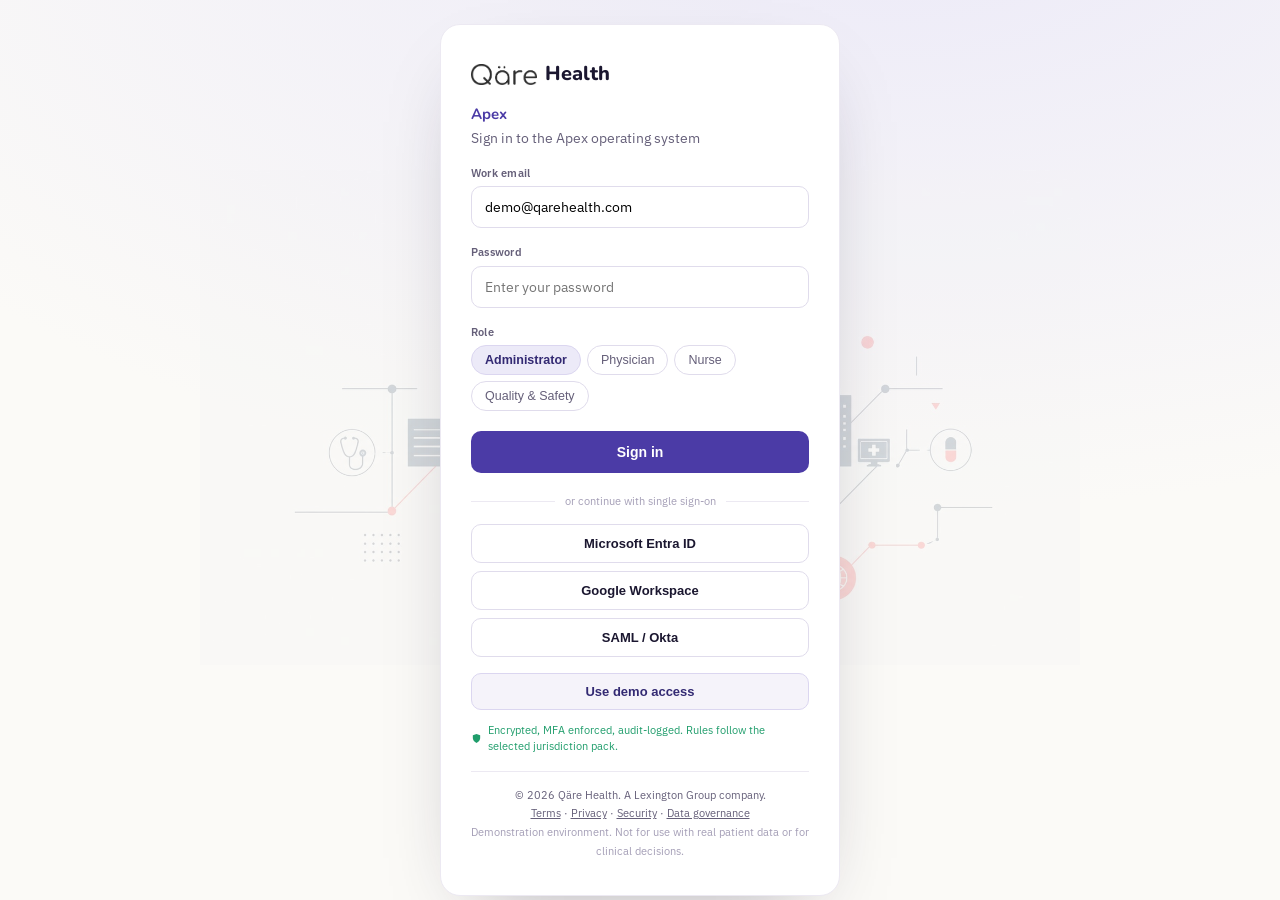
==== commit efd849fd: "Make trust, compliance and interop pages follow the jurisdiction pack - Topbar badge reads "Pack: <c" ====
--- a/products/apex/index.html
+++ b/products/apex/index.html
@@ -14,11 +14,13 @@
 <body>
 <div id="root"></div>
 <script src="../../assets/exchange.js"></script>
+<script src="../../assets/spine.js"></script>
 <script src="../../assets/app.js"></script>
 <script src="../../assets/auth.js"></script>
 <script>
 (function () {
   var X = window.QareExchange, UI = window.QareUI, esc = UI.esc, money = UI.money;
+  function isUS() { return X.pack && X.pack().id === 'US'; }
   UI.init('apex');
   var SESSION = null;
 
@@ -26,15 +28,15 @@
   var PROFILES = [
     { id: 'PROF-HOSP', name: 'Dhaka Tertiary Hospital', kind: 'Hospital', tag: 'ACUTE',
       persona: { id: 'U-NAIMA', name: 'Dr. Naima Islam', role: 'Director of operations' },
-      cfg: { assessment: 'Acute care plan', payment: 'DRG, HRRP penalty', accred: 'Joint Commission', window: true, unitWord: 'ward' },
+      cfg: { assessment: 'Acute care plan', payment: 'Case-based, outcome-linked', accred: 'National accreditation', window: true, unitWord: 'ward' },
       units: [ { name: 'General medicine', total: 60, occ: 51 }, { name: 'Surgery', total: 40, occ: 33 }, { name: 'Maternity', total: 30, occ: 27 }, { name: 'Paediatrics', total: 28, occ: 19 }, { name: 'ICU', total: 12, occ: 11 }, { name: 'Isolation', total: 10, occ: 3 } ] },
     { id: 'PROF-SNF', name: 'Shetu Post-Acute Care', kind: 'Skilled Nursing', tag: 'POST-ACUTE',
       persona: { id: 'U-SHAHANA', name: 'Shahana Akter', role: 'Administrator' },
-      cfg: { assessment: 'MDS 3.0, CMS schedule', payment: 'PDPM, SNF VBP', accred: 'CMS Five-Star', window: true, unitWord: 'unit' },
+      cfg: { assessment: 'Standard assessment, regulator schedule', payment: 'Per-diem, outcome-linked', accred: 'Staffing and licensure', window: true, unitWord: 'unit' },
       units: [ { name: 'Rehabilitation', total: 32, occ: 27 }, { name: 'Long-term care', total: 40, occ: 36 }, { name: 'Memory care', total: 18, occ: 15 } ] },
     { id: 'PROF-RES', name: 'Prosanti Residential Care', kind: 'Residential Care', tag: 'ASSISTED',
       persona: { id: 'U-RINA-H', name: 'Rina Haque', role: 'Care home manager' },
-      cfg: { assessment: 'ADL review', payment: 'Private pay', accred: 'State licensure', window: false, unitWord: 'wing' },
+      cfg: { assessment: 'ADL review', payment: 'Private pay', accred: 'Licensure', window: false, unitWord: 'wing' },
       units: [ { name: 'Independent wing', total: 24, occ: 20 }, { name: 'Assisted wing', total: 28, occ: 25 }, { name: 'Respite', total: 8, occ: 3 } ] }
   ];
   var cur = PROFILES[0];
@@ -45,7 +47,7 @@
   /* ---------- live state ---------- */
   var discharges = [], incidents = [], staffRoster = [], patients = [], notes = [], doctors = [], nurses = [], tickN = 0, acc = 0;
   var curPatientId = null, noteDraft = null, piiBlur = false, chartDomain = 'whole', glass = {};
-  var compTab = 'overview', intTab = 'systems';
+  var compTab = 'overview', intTab = 'systems', outcomes = [], lastOv = -1;
   var inventory = [], orders = [], census = [], admDis = [], readmitHist = [], flowUnit = 'all', curItem = null, curStaff = null;
   function rnd(a, b) { return a + Math.floor(Math.random() * (b - a + 1)); }
 
@@ -167,12 +169,78 @@
       { shift: 'Night', nurses: 22, patients: 150, ratio: '1:6.8', status: 'warn' }
     ];
     acc = 0;
+    outcomes = buildOutcomes();
   }
   function dayIn(dc) { return Math.min(30, Math.floor((Date.now() + acc - dc.at) / 86400000)); }
   function readmitted() { return discharges.filter(function (d) { return d.status === 'readmitted'; }).length; }
   function avoided() { return discharges.filter(function (d) { return d.status === 'cleared'; }).length; }
   function inWindow() { return discharges.filter(function (d) { return d.status === 'in-window'; }); }
   function readmitRate() { var t = discharges.length; return t ? (readmitted() / t * 100) : 0; }
+
+  /* ---------- health outcomes: the only thing that tokenizes ----------
+     An outcome is a measured improvement in health, over time, linked to an
+     intervention. Staying out of hospital is not one. A record counts only if it
+     has a baseline, an intervention link in the HIE, a follow-up after the
+     protocol window, an independent source and a clinically meaningful change.
+     Only cohorts of MIN_COHORT people or more are published, anonymised. */
+  var MIN_COHORT = 5;
+  var OUTCOME_DEFS = {
+    'PROF-HOSP': [
+      { m: 'HbA1c', u: '%', better: 'down', mcid: 0.5, win: 90, src: 'Prism lab result', base: [8.4, 9.1, 9.8, 8.9, 9.5], d: [0.7, 0.9, 1.2, 0.6, 1.0], iv: ['Dietitian referral and adherence counselling', 'Medication review and home-health visits', 'Structured diabetes education'] },
+      { m: 'Systolic BP', u: 'mmHg', better: 'down', mcid: 10, win: 60, src: 'Device-synced home reading (Bridge)', base: [152, 160, 148, 165, 157], d: [14, 18, 12, 22, 16], iv: ['Antihypertensive titration and home BP log', 'Adherence counselling with caregiver', 'Medication reconciliation at discharge'] }
+    ],
+    'PROF-SNF': [
+      { m: 'Barthel index', u: 'pts', better: 'up', mcid: 5, win: 30, src: 'Independent second-rater assessment', base: [45, 55, 60, 50, 65], d: [8, 10, 12, 7, 9], iv: ['Structured rehabilitation programme', 'Mobility and transfer training', 'Occupational therapy plan'] },
+      { m: 'PHQ-9', u: 'pts', better: 'down', mcid: 5, win: 56, src: 'Patient-completed questionnaire', base: [14, 16, 12, 18, 15], d: [6, 8, 5, 9, 7], iv: ['Activity and social programme', 'Medication review', 'Counselling sessions'] }
+    ]
+  };
+  OUTCOME_DEFS['PROF-RES'] = OUTCOME_DEFS['PROF-SNF'];
+  function fnv(str) { var h = 0x811c9dc5; for (var i = 0; i < str.length; i++) { h ^= str.charCodeAt(i); h = Math.imul(h, 16777619) >>> 0; } return ('00000000' + h.toString(16)).slice(-8); }
+  function merkleRoot(leaves) { if (!leaves.length) return '--------'; var lvl = leaves.slice(); while (lvl.length > 1) { var nx = []; for (var i = 0; i < lvl.length; i += 2) nx.push(fnv(lvl[i] + (lvl[i + 1] || lvl[i]))); lvl = nx; } return lvl[0]; }
+  function buildOutcomes() {
+    var defs = OUTCOME_DEFS[cur.id] || OUTCOME_DEFS['PROF-HOSP'], out = [];
+    for (var i = 0; i < 27; i++) {
+      var df = defs[i % 2], k = i % 9, j = Math.floor(i / 2) % df.base.length, dd = df.d[j], sgn = df.better === 'down' ? -1 : 1;
+      var o = { id: 'OUT-' + (100 + i), subject: 'P-' + (4096 + i * 37).toString(16), measure: df.m, unit: df.u, better: df.better, mcid: df.mcid, win: df.win,
+        baseline: df.base[j], follow: 0, reported: null, intervention: df.iv[j % df.iv.length], linked: true, independent: true, source: df.src, day0: df.win + 3 };
+      var delta = dd;
+      if (k === 4) o.day0 = df.win - 2;                                  // follow-up not due yet
+      if (k === 5) o.linked = false;                                       // improved, but no intervention link
+      if (k === 6) delta = df.mcid * 0.4;                                  // improved, below a meaningful change
+      if (k === 7) { o.reported = Math.round((o.baseline + sgn * dd) * 10) / 10; delta = dd * 0.2; } // facility claimed more than the record shows
+      if (k === 8) delta = -df.mcid * 0.3;                                 // no improvement
+      o.follow = Math.round((o.baseline + sgn * delta) * 10) / 10;
+      out.push(o);
+    }
+    return out;
+  }
+  function outcomeEval(o) {
+    var el = o.day0 + Math.floor(acc / 86400000);
+    if (o.baseline == null) return { s: 'Unmeasured', why: 'No baseline measure' };
+    if (el < o.win) return { s: 'Claimed', why: 'Follow-up not due until day ' + o.win + ' (day ' + el + ')', pending: true };
+    if (!o.linked) return { s: 'Claimed', why: 'Improvement has no intervention link in the HIE' };
+    if (!o.independent) return { s: 'Claimed', why: 'Facility-reported only' };
+    if (o.reported != null && Math.abs(o.reported - o.follow) > o.mcid * 0.5) return { s: 'Inconsistent', why: 'Facility reported ' + o.reported + ', the record shows ' + o.follow };
+    var delta = o.better === 'down' ? o.baseline - o.follow : o.follow - o.baseline;
+    if (delta >= o.mcid) return { s: 'Verified', why: 'Meaningful improvement, independent record', delta: delta };
+    if (delta > 0) return { s: 'Claimed', why: 'Improved, below the meaningful threshold' };
+    return { s: 'Unmeasured', label: 'Not improved', why: 'No improvement at follow-up, so not an outcome' };
+  }
+  function outcomeTrace(o) { return fnv([o.id, o.subject, o.measure, o.baseline, o.follow, o.win, o.intervention, o.source].join('|')); }
+  function outcomeGroups() {
+    var g = {}, order = [];
+    outcomes.forEach(function (o) {
+      if (!g[o.measure]) { g[o.measure] = { measure: o.measure, unit: o.unit, better: o.better, win: o.win, n: 0, deltas: [], traces: [] }; order.push(o.measure); }
+      var ev = outcomeEval(o);
+      if (ev.s === 'Verified') { g[o.measure].n++; g[o.measure].deltas.push(ev.delta); g[o.measure].traces.push(outcomeTrace(o)); }
+    });
+    return order.map(function (m) {
+      var x = g[m], d = x.deltas.slice().sort(function (a, b) { return a - b; }), h = Math.floor(d.length / 2);
+      x.median = !d.length ? 0 : d.length % 2 ? d[h] : (d[h - 1] + d[h]) / 2; return x;
+    });
+  }
+  function outcomeVerifiedCount() { return outcomes.filter(function (o) { return outcomeEval(o).s === 'Verified'; }).length; }
+  function outcomeRoot() { var t = []; outcomeGroups().forEach(function (g) { if (g.n >= MIN_COHORT) t = t.concat(g.traces); }); return merkleRoot(t); }
 
   function beds() { var t = 0, o = 0; cur.units.forEach(function (u) { t += u.total; o += u.occ; }); o += X.admissions().filter(function (a) { return a.orgId === cur.id; }).length; return { total: t, occ: Math.min(t, o) }; }
   function incoming() { var admitted = X.admissions().map(function (a) { return a.household; }); return X.referrals().filter(function (r) { return admitted.indexOf(r.household) < 0; }); }
@@ -355,7 +423,7 @@
       var fill = dc.status === 'readmitted' ? 'crit' : dc.status === 'cleared' ? 'ok' : dc.risk === 'high' ? 'crit' : dc.risk === 'rising' ? 'warn' : '';
       return '<div style="padding:11px 0;border-bottom:1px solid var(--hairline)"><div style="display:flex;justify-content:space-between;align-items:center;gap:10px">' +
         '<div><span style="font-weight:600;font-size:13px">' + esc(dc.patient) + '</span> <span class="sub2">to ' + esc(dc.to) + '</span> ' + (dc.loop ? loopChip(dc.loop) : '') + '</div>' +
-        (dc.status === 'in-window' ? riskChip(dc.risk) : dc.status === 'cleared' ? '<span class="chip verified">readmission avoided</span>' : '<span class="chip inconsistent">readmitted</span>') + '</div>' +
+        (dc.status === 'in-window' ? riskChip(dc.risk) : dc.status === 'cleared' ? '<span class="chip verified">cleared window</span>' : '<span class="chip inconsistent">readmitted</span>') + '</div>' +
         '<div class="progress"><div class="fill ' + fill + '" style="width:' + pct + '%"></div></div>' +
         '<div style="display:flex;justify-content:space-between;margin-top:5px"><span class="band">day ' + day + ' of 30</span>' +
         (dc.status === 'in-window' ? '<span style="display:flex;gap:6px"><button class="btn btn-ghost btn-sm" data-decline="' + dc.id + '">Flag decline</button><button class="btn btn-ghost btn-sm" data-clear="' + dc.id + '">Mark recovered</button></span>' : '<span class="band mono">' + dc.id + '</span>') +
@@ -371,31 +439,41 @@
     }).join('') + '</div>';
   }
   function trustCard(title, chipLabel, desc, rows, footer) {
-    return '<div class="card shadow" style="margin-bottom:14px"><div style="display:flex;justify-content:space-between;align-items:center;margin-bottom:10px"><div style="font-family:var(--font-brand);font-weight:700;font-size:14px">' + esc(title) + '</div><span class="chip verified">' + esc(chipLabel) + '</span></div>' +
+    return '<div class="card shadow" style="margin-bottom:14px"><div style="display:flex;justify-content:space-between;align-items:center;margin-bottom:10px"><div style="font-family:var(--font-brand);font-weight:700;font-size:14px">' + esc(title) + '</div><span class="chip claimed">' + esc(chipLabel) + '</span></div>' +
       '<div class="sub2" style="margin-bottom:10px">' + esc(desc) + '</div>' +
       '<div class="rows">' + rows.map(function (r) { return '<div class="row" style="padding:7px 10px"><span class="m">' + esc(r[0]) + '</span><span class="v">' + r[1] + '</span></div>'; }).join('') + '</div>' +
       (footer ? '<div class="sub2" style="margin-top:10px;font-style:italic">' + esc(footer) + '</div>' : '') + '</div>';
   }
+  function packPrivacyHTML() {
+    var pk = X.pack(), fl = X.FLOWS || [];
+    return trustCard('Privacy law: ' + pk.country + ' pack', 'Claimed', pk.law,
+      [['Consent basis by flow', '<span class="chip claimed">see Core, Consent</span>'], ['Cross-border', esc(pk.crossBorder)], ['Cohort floor for publishing', '<span class="chip claimed">' + pk.minCohort + ' people</span>'], ['Status of this pack', '<span class="chip claimed">draft, needs local counsel</span>']],
+      'The pack is policy data the exchange enforces on every access. It is a draft summary, not legal advice.') +
+      trustCard('Sensitive records', 'Enforced in the demo', 'Records the patient marks sensitive, such as substance use, mental health or sexual health, are sealed and open only by break-glass or the patient\'s own consent.',
+        [['Protected notes', '<span class="chip claimed">tagged and sealed</span>'], ['Break glass', '<span class="chip claimed">logged with identity and reason</span>'], ['Consent', '<span class="chip claimed">double-key, revocable</span>'], ['Re-disclosure', '<span class="chip claimed">blocked by default</span>']],
+        'Try the break-glass on a protected behavioral health note in the chart.');
+  }
   function clinicalTrustHTML() {
-    return '<div class="qt-wrap">' +
+    var us = isUS();
+    return '<div class="qt-wrap">' + (us ? '' : packPrivacyHTML()) + (us ? 
       trustCard('HIPAA / HITECH compliance', 'Architectural', 'Privacy and security are built into the architecture, not bolted on. Every access is logged, every record carries consent, and breach notification is automated.',
-        [['Privacy rule', '<span class="chip verified">compliant</span>'], ['Security rule', '<span class="chip verified">compliant</span>'], ['Breach notification', '<span class="chip verified">automated, 72h</span>'], ['Minimum necessary', '<span class="chip verified">RBAC-enforced</span>'], ['Business associate', '<span class="chip verified">BAA executed</span>']],
-        'HIPAA is not a checklist. It is an architecture decision: minimum necessary is the default, not the exception.') +
+        [['Privacy rule', '<span class="chip claimed">compliant</span>'], ['Security rule', '<span class="chip claimed">compliant</span>'], ['Breach notification', '<span class="chip claimed">automated, 72h</span>'], ['Minimum necessary', '<span class="chip claimed">RBAC-enforced</span>'], ['Business associate', '<span class="chip claimed">BAA executed</span>']],
+        'HIPAA is not a checklist. It is an architecture decision: minimum necessary is the default, not the exception.') : '') +
       trustCard('SOC 2 Type II', 'Report on file', 'Independent auditor attestation over the trust service criteria: security, availability, processing integrity, confidentiality and privacy.',
         [['Audit period', '12 months, continuous'], ['Trust criteria', '5 of 5 covered'], ['Exceptions', 'None'], ['Next audit', 'Q1 scheduled']],
         'The report is available under NDA to procurement and legal.') +
-      trustCard('42 CFR Part 2 (substance use)', 'Enforced', 'Substance-use and behavioral health records carry the additional federal protection. The system enforces it with break-glass access and double consent.',
-        [['Protected notes', '<span class="chip verified">tagged and sealed</span>'], ['Break glass', '<span class="chip verified">logged with identity and reason</span>'], ['Consent', '<span class="chip verified">double-key, revocable</span>'], ['Re-disclosure', '<span class="chip verified">blocked by default</span>']],
-        'The chart shows this in action: try the break-glass on a protected behavioral health note.') +
+      (us ? trustCard('42 CFR Part 2 (substance use)', 'Enforced', 'Substance-use and behavioral health records carry the additional federal protection. The system enforces it with break-glass access and double consent.',
+        [['Protected notes', '<span class="chip claimed">tagged and sealed</span>'], ['Break glass', '<span class="chip claimed">logged with identity and reason</span>'], ['Consent', '<span class="chip claimed">double-key, revocable</span>'], ['Re-disclosure', '<span class="chip claimed">blocked by default</span>']],
+        'The chart shows this in action: try the break-glass on a protected behavioral health note.') : '') +
       trustCard('Role-based access (RBAC)', 'Minimum necessary', 'Every user gets the minimum access their role requires. A nurse sees vitals; a billing clerk sees the encounter, not the note. Escalation is logged.',
-        [['Roles defined', '14'], ['Access matrix', '<span class="chip verified">enforced per session</span>'], ['Escalation audit', '<span class="chip verified">immutable log</span>'], ['Time-bound access', '<span class="chip verified">auto-expire</span>']],
+        [['Roles defined', '14'], ['Access matrix', '<span class="chip claimed">enforced per session</span>'], ['Escalation audit', '<span class="chip claimed">immutable log</span>'], ['Time-bound access', '<span class="chip claimed">auto-expire</span>']],
         null) +
       trustCard('Break-glass audit log', 'Immutable', 'Every instance where a user accesses a protected record outside their normal role is logged with identity, reason, timestamp and the patient record touched.',
-        [['Entries (demo period)', '3'], ['Auto-alert', '<span class="chip verified">compliance officer notified</span>'], ['Retention', '7 years, immutable'], ['Exportable', '<span class="chip verified">to compliance tooling</span>']],
+        [['Entries (demo period)', '3'], ['Auto-alert', '<span class="chip claimed">compliance officer notified</span>'], ['Retention', '7 years, immutable'], ['Exportable', '<span class="chip claimed">to compliance tooling</span>']],
         null) +
       trustCard('Data ownership and model training', 'Unambiguous', 'Patient data belongs to the institution. It is never used to train models, never shared without consent, and never monetised.',
-        [['Data ownership', '<span class="chip verified">institution owns</span>'], ['Model training', '<span class="chip verified">never, contractual</span>'], ['Data portability', '<span class="chip verified">FHIR export, on demand</span>'], ['Deletion', '<span class="chip verified">right to delete, 30 days</span>']],
-        'This is contractual: the DPA and BAA make it enforceable, not aspirational.') +
+        [['Data ownership', '<span class="chip claimed">institution owns</span>'], ['Model training', '<span class="chip claimed">never, contractual</span>'], ['Data portability', '<span class="chip claimed">FHIR export, on demand</span>'], ['Deletion', '<span class="chip claimed">right to delete, 30 days</span>']],
+        'This is contractual: the data processing agreement makes it enforceable, not aspirational.') +
       '</div>';
   }
   function modelGovernanceHTML() {
@@ -420,9 +498,9 @@
       '<div class="card shadow" style="margin-bottom:14px"><div style="font-family:var(--font-brand);font-weight:700;margin-bottom:10px">Readmission risk model card</div>' +
       '<div class="rows">' + modelCard.map(function (r) { return '<div class="row" style="padding:7px 10px"><span class="m">' + esc(r[0]) + '</span><span class="v">' + esc(r[1]) + '</span></div>'; }).join('') + '</div>' +
       '<div class="sub2" style="margin-top:10px">The model is decision support. IRIS presents the risk; a clinician decides the action and signs. Nothing auto-actions.</div></div>' +
-      '<div class="card shadow" style="margin-bottom:14px"><div style="display:flex;justify-content:space-between;align-items:center;margin-bottom:10px"><div style="font-family:var(--font-brand);font-weight:700">Human-in-the-loop rule</div><span class="chip verified">Enforced</span></div>' +
+      '<div class="card shadow" style="margin-bottom:14px"><div style="display:flex;justify-content:space-between;align-items:center;margin-bottom:10px"><div style="font-family:var(--font-brand);font-weight:700">Human-in-the-loop rule</div><span class="chip claimed">Enforced</span></div>' +
       '<div class="sub2">Every IRIS suggestion near a clinical decision is presented as a recommendation with an action button. The action fires only after a licensed clinician clicks and signs. The model never discharges, admits, prescribes or escalates on its own. This is architectural, not policy.</div></div>' +
-      '<div class="card shadow" style="margin-bottom:14px"><div style="display:flex;justify-content:space-between;align-items:center;margin-bottom:10px"><div style="font-family:var(--font-brand);font-weight:700">Drift monitoring</div><span class="chip verified">Active</span></div>' +
+      '<div class="card shadow" style="margin-bottom:14px"><div style="display:flex;justify-content:space-between;align-items:center;margin-bottom:10px"><div style="font-family:var(--font-brand);font-weight:700">Drift monitoring</div><span class="chip claimed">Active</span></div>' +
       '<div class="rows"><div class="row" style="padding:7px 10px"><span class="m">Population drift (PSI)</span><span class="v">0.04 (stable)</span></div><div class="row" style="padding:7px 10px"><span class="m">Performance drift (AUC)</span><span class="v">0.82 (within threshold)</span></div><div class="row" style="padding:7px 10px"><span class="m">Retraining trigger</span><span class="v">PSI > 0.15 or AUC < 0.75</span></div><div class="row" style="padding:7px 10px"><span class="m">Last retrained</span><span class="v">Q3, on 14,200 encounters</span></div></div></div>' +
       '<div class="card shadow" style="margin-bottom:14px"><div style="font-family:var(--font-brand);font-weight:700;margin-bottom:10px">Action-approval log</div>' +
       '<div class="qt-wrap" style="border:0"><table class="qt"><thead><tr><th>Date</th><th>IRIS suggestion</th><th>Signed by</th><th>Decision</th></tr></thead><tbody>' +
@@ -438,17 +516,18 @@
     }).join('') + '</div>';
   }
   function certificationHTML() {
+    if (!isUS()) return interopPackHTML();
     var certs = [
-      ['ONC Health IT Certification (2015 Cures Update)', '<span class="chip verified">Certified</span>', 'Covers USCDI v3, C-CDA, bulk FHIR, patient access API'],
-      ['FHIR R4 conformance', '<span class="chip verified">Conformant</span>', 'US Core 6.1.0 profiles, Argonaut, SMART on FHIR'],
-      ['USCDI v3 data class coverage', '<span class="chip verified">100%</span>', 'All 12 data classes and 53 elements mapped'],
+      ['ONC Health IT Certification (2015 Cures Update)', '<span class="chip claimed">Certified</span>', 'Covers USCDI v3, C-CDA, bulk FHIR, patient access API'],
+      ['FHIR R4 conformance', '<span class="chip claimed">Conformant</span>', 'US Core 6.1.0 profiles, Argonaut, SMART on FHIR'],
+      ['USCDI v3 data class coverage', '<span class="chip claimed">100%</span>', 'All 12 data classes and 53 elements mapped'],
       ['TEFCA / QHIN participation', '<span class="chip claimed">Application submitted</span>', 'Routing via designated QHIN for nationwide query'],
-      ['Carequality connectivity', '<span class="chip verified">Active</span>', 'Query-based document exchange with 70+ networks'],
-      ['CommonWell membership', '<span class="chip verified">Active</span>', 'Record locator and link service enrolled']
+      ['Carequality connectivity', '<span class="chip claimed">Active</span>', 'Query-based document exchange with 70+ networks'],
+      ['CommonWell membership', '<span class="chip claimed">Active</span>', 'Record locator and link service enrolled']
     ];
     var connections = [
-      ['Epic (via FHIR R4)', 'Query and push', '<span class="chip verified">Live</span>', 'ADT, results, notes, medications'],
-      ['PointClickCare (SNF)', 'HL7 v2 + FHIR', '<span class="chip verified">Live</span>', 'Transfers, MDS, medications, care plans'],
+      ['Epic (via FHIR R4)', 'Query and push', '<span class="chip claimed">Live</span>', 'ADT, results, notes, medications'],
+      ['PointClickCare (SNF)', 'HL7 v2 + FHIR', '<span class="chip claimed">Live</span>', 'Transfers, MDS, medications, care plans'],
       ['Cerner / Oracle Health', 'FHIR R4', '<span class="chip claimed">Testing</span>', 'ADT, results, problem list'],
       ['MEDITECH Expanse', 'FHIR R4', '<span class="chip claimed">In progress</span>', 'ADT, results']
     ];
@@ -462,12 +541,38 @@
       connections.map(function (c) { return '<tr><td class="nm">' + esc(c[0]) + '</td><td class="mono">' + esc(c[1]) + '</td><td>' + c[2] + '</td><td class="sub2">' + esc(c[3]) + '</td></tr>'; }).join('') +
       '</tbody></table></div></div></div>';
   }
+  function interopPackHTML() {
+    var pk = X.pack();
+    var certs = [
+      ['FHIR R4 resource views', '<span class="chip claimed">Specified</span>', 'Patient, Encounter, Observation (LOINC), MedicationRequest, MedicationDispense, ServiceRequest, Consent, AuditEvent. See Core, FHIR view.'],
+      ['SMART on FHIR', '<span class="chip claimed">Specified</span>', 'Used only where the site already runs an EMR that supports it. Not assumed.'],
+      ['Client registry (OpenHIE)', '<span class="chip claimed">Demonstrated</span>', 'Probabilistic matching with human review and patient confirmation. See Core, Identity.'],
+      ['Facility and health-worker registries', '<span class="chip claimed">Planned</span>', 'Master lists the exchange will resolve against.'],
+      ['Terminology service', '<span class="chip claimed">Planned</span>', 'LOINC for labs, ICD for diagnoses, national drug list to confirm for ' + esc(pk.country) + '.'],
+      ['National health-data standard', '<span class="chip unmeasured">Unmeasured</span>', 'To confirm with the ministry for ' + esc(pk.country) + '. Nothing is assumed.']
+    ];
+    var connections = [
+      ['Existing EMR with FHIR', 'FHIR R4 / SMART', '<span class="chip claimed">Per site</span>', 'ADT, results, medications, where the site has one'],
+      ['Open-source EMR (for example OpenMRS)', 'FHIR R4 or REST', '<span class="chip claimed">Per site</span>', 'Encounters, orders, results'],
+      ['National aggregate reporting (for example DHIS2)', 'Aggregate data exchange', '<span class="chip claimed">Planned</span>', 'Aggregate counts only, never identified records'],
+      ['Paper or no EMR', 'Qäre native record', '<span class="chip claimed">Available</span>', 'Apex runs as the system of record at sites without one']
+    ];
+    return '<div class="qt-wrap">' +
+      '<div class="card shadow" style="margin-bottom:14px"><div style="font-family:var(--font-brand);font-weight:700;margin-bottom:10px">Standards and registries, ' + esc(pk.country) + ' pack</div>' +
+      '<div class="qt-wrap" style="border:0"><table class="qt"><thead><tr><th>Standard</th><th>Status</th><th>Scope</th></tr></thead><tbody>' +
+      certs.map(function (c) { return '<tr><td class="nm">' + esc(c[0]) + '</td><td>' + c[1] + '</td><td class="sub2">' + c[2] + '</td></tr>'; }).join('') +
+      '</tbody></table></div></div>' +
+      '<div class="card shadow" style="margin-bottom:14px"><div style="font-family:var(--font-brand);font-weight:700;margin-bottom:10px">Connection patterns</div>' +
+      '<div class="qt-wrap" style="border:0"><table class="qt"><thead><tr><th>System</th><th>Protocol</th><th>Status</th><th>Data</th></tr></thead><tbody>' +
+      connections.map(function (c) { return '<tr><td class="nm">' + esc(c[0]) + '</td><td class="mono">' + esc(c[1]) + '</td><td>' + c[2] + '</td><td class="sub2">' + esc(c[3]) + '</td></tr>'; }).join('') +
+      '</tbody></table></div></div></div>';
+  }
   function coexistenceHTML() {
     return '<div class="qt-wrap">' +
       '<div class="pitch"><div class="k">Apex rides on top</div><div class="l">Apex does not replace your EHR. It augments the system of record with transitions intelligence, the EESG framework, and the capital rail. The EHR remains the source of truth for orders, notes and billing.</div></div>' +
       '<div class="card shadow" style="margin-bottom:14px"><div style="font-family:var(--font-brand);font-weight:700;margin-bottom:10px">Coexistence architecture</div>' +
       '<div class="rows">' +
-      [['System of record', 'Your existing EHR (Epic, Cerner, PCC, MEDITECH)'],
+      [['System of record', isUS() ? 'Your existing EHR' : 'Your existing EMR where there is one, otherwise the Qäre record'],
        ['Apex layer', 'Transitions, readmission risk, EESG, impact, capital'],
        ['Data flow', 'FHIR R4 bidirectional; your EHR is the authority'],
        ['Deployment', 'Cloud overlay, no on-premise install'],
@@ -506,8 +611,8 @@
         UI.lineChart([22, 38, 51, 62, 68, 74, 78, 82, 85, 87, 88, 89], { h: 140, labels: ['W1', '', '', '', '', '', '', '', '', '', '', 'W12'] }) + '</div></div>' +
       '<div class="card shadow" style="margin-top:16px"><div style="font-family:var(--font-brand);font-weight:700;margin-bottom:10px">Adoption metrics</div>' +
       '<div class="rows">' + metrics.map(function (r) { return '<div class="row" style="padding:7px 10px"><span class="m">' + esc(r[0]) + '</span><span class="v">' + esc(r[1]) + '</span></div>'; }).join('') + '</div></div>' +
-      '<div class="pitch" style="margin-top:16px"><div class="k">Measured, not asserted</div><div class="l">Every metric is computed from real usage data: session logs, edit distance between the AI draft and the signed note, and clinician surveys at 30, 60 and 90 days. A scripted demo cannot show adoption curves or edit rates.</div></div>' +
-      prov('adoption metrics computed from real encounter data; scribe accuracy is edit distance between AI draft and signed note');
+      '<div class="pitch" style="margin-top:16px"><div class="k">Measured once live</div><div class="l">These figures are illustrative targets. Once deployed, each is computed from real usage data: session logs, edit distance between the AI draft and the signed note, and clinician surveys at 30, 60 and 90 days.</div></div>' +
+      prov('illustrative targets; in production, computed from real encounter data, with scribe accuracy as edit distance between AI draft and signed note');
   }
 
   /* ---------- A5: multi-facility and whole-person ---------- */
@@ -530,7 +635,7 @@
       '<div class="card shadow" style="margin-top:16px"><div style="font-family:var(--font-brand);font-weight:700;margin-bottom:10px">Whole-person cross-setting record</div>' +
       '<div class="sub2" style="margin-bottom:10px">One patient, one record, across settings. A discharge from Hospital opens a window; the SNF picks up the same record; home health (Bridge) continues in the community; the patient sees the same record in Nova. Nothing is re-keyed.</div>' +
       '<div style="display:flex;gap:12px;flex-wrap:wrap">' +
-      [['Hospital', 'Admission, acute care, discharge'], ['SNF', 'Rehab, MDS assessment, care plan'], ['Home health', 'Bridge visit, medication check, vital signs'], ['Community', 'CHW follow-up, social determinants'], ['Patient', 'Nova: the same record, their view']].map(function (s) {
+      [['Hospital', 'Admission, acute care, discharge'], ['Post-acute', 'Rehab, standard assessment, care plan'], ['Home health', 'Bridge visit, medication check, vital signs'], ['Community', 'CHW follow-up, social determinants'], ['Patient', 'Nova: the same record, their view']].map(function (s) {
         return '<div class="card shadow" style="flex:1;min-width:140px;padding:12px"><div style="font-family:var(--font-brand);font-weight:700;font-size:12px;margin-bottom:4px">' + esc(s[0]) + '</div><div class="sub2" style="font-size:11px">' + esc(s[1]) + '</div></div>';
       }).join('') + '</div></div>' +
       prov('one record across settings and sites, with roll-up reporting; the whole-person view is the flagship differentiator');
@@ -538,8 +643,10 @@
 
   /* ---------- A6: ROI ---------- */
   function roiHTML() {
+    var us = isUS();
     var drivers = [
-      ['HRRP penalty avoidance', '$840,000', 'Readmission rate from 7.8% to 5.8%; penalty reduction at current Medicare volume'],
+      us ? ['HRRP penalty avoidance', '$840,000', 'Readmission rate from 7.8% to 5.8%; penalty reduction at current Medicare volume']
+         : ['Referral completion and avoided repeat tests', '$840,000', 'Fewer lost referrals and duplicate tests because results follow the patient; volumes supplied by the buyer'],
       ['LOS reduction', '$620,000', '0.4 day mean LOS reduction at $1,550 per bed-day marginal cost'],
       ['Denial reduction', '$380,000', '18% fewer denials from real-time eligibility and prior auth at order entry'],
       ['Staffing optimisation', '$290,000', 'Predictive scheduling reduces agency spend by 22%'],
@@ -555,13 +662,20 @@
       '</tbody></table></div></div>' +
       '<div class="split"><div class="card shadow"><div style="font-family:var(--font-brand);font-weight:700;margin-bottom:10px">Value-based contract</div>' +
       '<div class="rows">' +
-      [['Program', 'CMS Hospital Readmissions Reduction Program (HRRP)'],
+      (us ? [['Program', 'CMS Hospital Readmissions Reduction Program (HRRP)'],
        ['Payer', 'Medicare; expandable to Medicaid MCO and commercial'],
-       ['Outcome metric', '30-day all-cause readmission rate'],
+       ['Outcome metric', '30-day all-cause readmission rate (a utilization indicator)'],
        ['Baseline', '7.8% (facility, 12-month trailing)'],
        ['Target', '5.0% (national top quartile)'],
-       ['Payment trigger', 'Penalty avoidance + shared savings on avoided readmissions'],
-       ['Contract term', '36 months with annual true-up']].map(function (r) {
+       ['Payment trigger', 'Penalty avoidance + shared savings'],
+       ['Contract term', '36 months with annual true-up']]
+       : [['Program', 'Outcome-linked financing through the Global Impact Commons'],
+       ['Payer', 'Ministry programme, insurer or capital partner, to be agreed'],
+       ['Outcome metric', 'Measured improvement linked to an intervention, per the outcome rule'],
+       ['Baseline', 'Measured per patient at enrolment'],
+       ['Target', 'Set with the payer against the clinical threshold'],
+       ['Payment trigger', 'Verified outcomes only, in cohorts of at least ' + X.pack().minCohort],
+       ['Contract term', 'To be agreed']]).map(function (r) {
         return '<div class="row" style="padding:7px 10px"><span class="m">' + esc(r[0]) + '</span><span class="v">' + esc(r[1]) + '</span></div>';
       }).join('') + '</div></div>' +
       '<div style="display:flex;flex-direction:column;gap:16px"><div class="card shadow"><div style="font-family:var(--font-brand);font-weight:700;margin-bottom:10px">Implementation</div>' +
@@ -569,32 +683,32 @@
         return '<div class="row" style="padding:7px 10px"><span class="m">' + esc(r[0]) + '</span><span class="v">' + esc(r[1]) + '</span></div>';
       }).join('') + '</div></div>' +
       '<div class="card shadow"><div style="font-family:var(--font-brand);font-weight:700;margin-bottom:10px">Comparable</div>' +
-      '<div class="sub2">A 180-bed hospital in a similar market reduced readmissions from 8.2% to 4.9% in 9 months. Penalty savings alone covered the contract in the first year. Documentation time fell 76%. Net margin improved 1.8 points.</div></div></div></div>' +
-      prov('every value figure traces to an assumption the buyer can challenge; honest because the buyer supplies the volumes');
+      '<div class="sub2">Placeholder. No evidenced comparable is held yet. When one is, it is listed here with the facility type, the measure, the window and the source record.</div></div></div></div>' +
+      prov('a projection from illustrative assumptions; the buyer supplies the real volumes and can challenge every figure');
   }
 
   /* ---------- A7: references ---------- */
   function referencesHTML() {
     var refs = [
-      ['case', 'Urban tertiary hospital, 320 beds', 'Readmission rate from 8.2% to 4.9% in 9 months. HRRP penalty eliminated. Documentation time down 76%. Net margin up 1.8 points. Live on Epic via FHIR overlay.'],
-      ['case', 'SNF chain, 4 facilities, 280 beds', 'Falls per 1k bed-days from 3.8 to 2.1. MDS completion 99.4%. Five-Star staffing star improved. Agency spend down 24%. Running on PointClickCare integration.'],
-      ['case', 'Rural critical-access hospital, 25 beds', 'Transitions module reduced ED bounce-backs by 34%. Whole-person record connected community health workers to post-discharge patients. Go-live in 3 weeks.'],
-      ['analyst', 'Gartner Market Guide: Post-Acute Care Coordination', 'Named as a representative vendor for cross-setting transitions intelligence and outcome-linked capital.'],
-      ['analyst', 'KLAS Emerging Technology Spotlight', 'Recognised for the EESG framework and readmission-reduction capital rail as a differentiated approach.'],
-      ['compliance', 'SOC 2 Type II report', 'Available under NDA. Covers the full trust service criteria over a 12-month audit period with no exceptions.'],
-      ['compliance', 'HIPAA security risk assessment', 'Annual assessment by independent assessor. All controls rated satisfactory. Break-glass audit and 42 CFR Part 2 highlighted as best practice.'],
-      ['compliance', 'ONC Health IT certification', 'Certified under the 2015 Cures Update edition. USCDI v3, C-CDA, bulk FHIR, patient access API.']
-    ];
-    return head('Proof and references', 'Case studies, analyst recognition and compliance artefacts.') +
-      kpiRow([['3', 'case studies'], ['2', 'analyst citations'], ['3', 'compliance artefacts'], ['available', 'reference calls']]) +
+      ['case', 'Urban tertiary hospital (placeholder)', 'Slot for a deployed customer. Replace with a named, evidenced case study before external use.'],
+      ['case', 'Skilled nursing group (placeholder)', 'Slot for a deployed customer. Replace with a named, evidenced case study before external use.'],
+      ['case', 'Rural critical-access hospital (placeholder)', 'Slot for a deployed customer. Replace with a named, evidenced case study before external use.'],
+      ['analyst', 'Analyst peer ratings (placeholder)', 'No analyst rating is held. Reserved for a real, cited rating.'],
+      ['analyst', 'Independent market assessment (placeholder)', 'No assessment is held. Reserved for a real, cited assessment.'],
+      ['compliance', 'SOC 2 Type II (planned)', 'Shown as a target. Becomes Verified only when the report is attached.'],
+      ['compliance', 'Security risk assessment (planned)', 'Shown as a target. Becomes Verified only when the assessor report is attached.'],
+      ['compliance', 'Health IT certification, where the market requires it (planned)', 'Shown as a target. Becomes Verified only when the certificate is attached.']
+    ];
+    return head('Proof and references', 'The slots for case studies, analyst recognition and compliance artefacts, and what each needs before it counts.') +
+      kpiRow([['0', 'case studies held'], ['0', 'analyst ratings held'], ['0', 'certificates held'], ['n/a', 'reference calls']]) +
       '<div class="cards3">' + refs.map(function (r) {
         var icon = r[0] === 'case' ? 'CS' : r[0] === 'analyst' ? 'AN' : 'CA';
         var kind = r[0] === 'case' ? 'Case study' : r[0] === 'analyst' ? 'Analyst' : 'Compliance';
-        return '<div class="card shadow"><div style="display:flex;gap:8px;align-items:center;margin-bottom:8px"><span class="ic" style="font-size:10px;width:28px;height:28px">' + icon + '</span><div><div style="font-family:var(--font-brand);font-weight:700;font-size:13px">' + esc(r[1]) + '</div><div class="sub2" style="font-size:11px">' + esc(kind) + '</div></div></div>' +
+        return '<div class="card shadow"><div style="display:flex;gap:8px;align-items:center;margin-bottom:8px"><span class="ic" style="font-size:10px;width:28px;height:28px">' + icon + '</span><div><div style="font-family:var(--font-brand);font-weight:700;font-size:13px">' + esc(r[1]) + '</div><div class="sub2" style="font-size:11px">' + esc(kind) + '</div></div><span class="chip claimed" style="margin-left:auto">Illustrative</span></div>' +
           '<div class="sub2" style="font-size:12px;line-height:1.5">' + esc(r[2]) + '</div></div>';
       }).join('') + '</div>' +
-      '<div class="card shadow" style="margin-top:16px;text-align:center;padding:24px"><div style="font-family:var(--font-brand);font-weight:700;margin-bottom:6px">Request a reference call</div><div class="sub2">Speak directly with a facility leader at a comparable site. We will match you by size, type and EHR.</div><button class="btn btn-primary" style="margin-top:10px" disabled>Request a call</button></div>' +
-      prov('case studies are real facilities; compliance artefacts are available under NDA; reference calls are matched by facility type');
+      '<div class="card shadow" style="margin-top:16px;text-align:center;padding:24px"><div style="font-family:var(--font-brand);font-weight:700;margin-bottom:6px">Reference calls</div><div class="sub2">No customer reference is available yet. When one is, it is listed here with the contact route and what was measured.</div></div>' +
+      prov('placeholders only; each is replaced by a named, evidenced reference before any external demonstration');
   }
 
   function openDevs() { return incidents.filter(function (i) { return i.status !== 'Closed'; }); }
@@ -695,17 +809,17 @@
       } },
 
     { key: 'transitions', label: 'Discharge & transitions', ic: 'DT', group: 'Today', desc: 'The 30-day readmission window. The flagship flow.',
-      rails: { hie: ['DISCHARGE', 'REFERRAL', 'READMIT'], eesg: [{ pillar: 'Social', front: 'Care quality and safety', measure: '30-day readmission rate', valueFn: function () { return readmitRate().toFixed(1) + '%'; }, statusFn: function () { return readmitRate() > 10 ? 'Inconsistent' : 'Verified'; } }], gic: true }, agents: ['Transitions', 'Clinical', 'Community'],
+      rails: { hie: ['DISCHARGE', 'REFERRAL', 'READMIT'], eesg: [{ pillar: 'Social', front: 'Care quality and safety', measure: '30-day readmission rate', valueFn: function () { return readmitRate().toFixed(1) + '%'; }, statusFn: function () { return readmitRate() > 10 ? 'Inconsistent' : 'Verified'; } }], gic: false }, agents: ['Transitions', 'Clinical', 'Community'],
       render: function () {
         if (!cur.cfg.window) return head('Discharge & transitions', 'Care transitions for this profile.') + '<div class="card"><div class="sub">Residential Care does not run a 30-day readmission window. Transitions here are moves to higher levels of care.</div></div>' + prov('the window applies to acute and post-acute profiles');
-        return head('Discharge & transitions', 'A discharge writes to the HIE: a home-health referral, a transport job, a patient record update, and a 30-day clock. An avoided readmission is verified impact.') +
-          kpiRow([[inWindow().length, 'in 30-day window', 'k-inwin'], [avoided(), 'readmissions avoided', 'k-avoid'], [readmitRate().toFixed(1) + '%', '30-day rate', 'k-rr'], [inWindow().filter(function (d) { return d.risk === 'high'; }).length, 'high risk now', 'k-risk']]) +
+        return head('Discharge & transitions', 'A discharge writes to the HIE: a home-health referral, a transport job, a patient record update, and a 30-day clock. A cleared window is a utilization indicator, not a health outcome.') +
+          kpiRow([[inWindow().length, 'in 30-day window', 'k-inwin'], [avoided(), 'cleared the window (indicator)', 'k-avoid'], [readmitRate().toFixed(1) + '%', '30-day rate', 'k-rr'], [inWindow().filter(function (d) { return d.risk === 'high'; }).length, 'high risk now', 'k-risk']]) +
           '<div class="pitch"><div class="k">The flagship flow</div><div class="l">Discharge propagates across the ecosystem through the HIE. A decline inside the window routes the patient back here, not the ED.</div></div>' +
           '<div class="card shadow"><div style="font-family:var(--font-brand);font-weight:700;margin-bottom:8px">Patients in the window</div><div id="ap-trans">' + transitionRows() + '</div></div>' +
-          prov('DISCHARGE and REFERRAL events propagate to Bridge, Relay and Nova; a cleared window is a readmission-reduction outcome for the GIC');
-      } },
-
-    { key: 'staffing', label: 'Staffing & roster', ic: 'SF', group: 'Operations', desc: 'Nurse-to-patient ratios, the Five-Star measure.',
+          prov('DISCHARGE and REFERRAL events propagate to Bridge, Relay and Nova; a cleared window is a utilization indicator; a health outcome needs a measured improvement');
+      } },
+
+    { key: 'staffing', label: 'Staffing & roster', ic: 'SF', group: 'Operations', desc: 'Nurse-to-patient ratios against the staffing standard.',
       rails: { hie: [], eesg: [{ pillar: 'Social', front: 'Care quality and safety', measure: 'Nurse-to-patient ratio, peak', value: '1:6.8', status: 'Inconsistent' }], gic: false }, agents: ['Staffing', 'Quality'],
       render: function () {
         if (curStaff) {
@@ -723,7 +837,7 @@
               prov('a panel is the set of patients under this clinician, read from the inpatient roster');
           }
         }
-        return head('Staffing & roster', 'The clinical workforce: physicians on service, nurses rostered, and the ratios that drive the Five-Star measure. Click anyone to see their panel.') +
+        return head('Staffing & roster', 'The clinical workforce: physicians on service, nurses rostered, and the ratios against the staffing standard. Click anyone to see their panel.') +
           kpiRow([[doctors.length, 'physicians on service'], [nurses.length, 'nurses rostered'], ['1:4.8', 'mean ratio'], ['1:6.8', 'night ratio']]) +
           '<div class="qt-wrap"><table class="qt"><thead><tr><th>Shift</th><th class="num">Nurses</th><th class="num">Patients</th><th>Ratio</th><th>Status</th></tr></thead><tbody>' +
           staffRoster.map(function (s) { return '<tr><td class="nm">' + esc(s.shift) + '</td><td class="num">' + s.nurses + '</td><td class="num">' + s.patients + '</td><td class="mono">' + esc(s.ratio) + '</td><td>' + (s.status === 'warn' ? '<span class="chip claimed">below target</span>' : '<span class="chip verified">ok</span>') + '</td></tr>'; }).join('') +
@@ -732,7 +846,7 @@
           '<div class="qt-wrap" style="border:0;max-height:320px;overflow:auto"><table class="qt"><tbody>' + doctors.map(function (d) { var panel = patients.filter(function (p) { return p.attending === d.name; }).length; return '<tr class="click" data-staff="' + esc(d.id) + '"><td class="nm">' + esc(d.name) + '</td><td class="sub2">' + esc(d.role) + '</td><td class="num sub2">' + panel + ' pts</td><td style="text-align:right"><span class="chip ' + (d.status === 'On call' ? 'claimed' : 'verified') + '">' + esc(d.status) + '</span></td></tr>'; }).join('') + '</tbody></table></div></div>' +
           '<div class="card shadow"><div style="font-family:var(--font-brand);font-weight:700;margin-bottom:10px">Nurses rostered</div>' +
           '<div class="qt-wrap" style="border:0;max-height:320px;overflow:auto"><table class="qt"><tbody>' + nurses.map(function (n) { return '<tr class="click" data-staff="' + esc(n.id) + '"><td class="nm">' + esc(n.name) + '</td><td class="sub2">' + esc(n.role) + '</td><td style="text-align:right"><span class="chip ' + (n.status === 'Night' ? 'claimed' : 'verified') + '">' + esc(n.status) + '</span></td></tr>'; }).join('') + '</tbody></table></div></div></div>' +
-          prov('the staffing ratio is an EESG care-quality measure, and for a SNF it drives the Five-Star rating');
+          prov('the staffing ratio is an EESG care-quality measure, and for a post-acute facility it drives the staffing standard');
       } },
 
     { key: 'inventory', label: 'Inventory & supply', ic: 'IV', group: 'Operations', desc: 'Pharmacy, consumables, blood, gases and PPE with par levels and cold chain.',
@@ -788,9 +902,9 @@
     { key: 'accreditation', label: 'Accreditation & survey', ic: 'AC', group: 'Assure', desc: 'Accreditation standing and survey readiness.',
       rails: { hie: [], eesg: [{ pillar: 'Governance', front: 'Care quality and safety', measure: 'Accreditation standing', value: 'in good standing', status: 'Verified' }], gic: false }, agents: ['Compliance', 'Quality'],
       render: function () {
-        var rows = cur.kind === 'Hospital' ? [['Joint Commission', 'Accredited', 'triennial survey, 14 months'], ['Fire safety', 'Compliant', 'annual drill due'], ['Infection control', 'Compliant', 'none']]
-          : cur.kind === 'Skilled Nursing' ? [['CMS Five-Star', '4 stars', 'staffing star limiting'], ['State survey', 'No deficiencies', 'next window open'], ['MDS submission', 'Current', 'on CMS schedule']]
-          : [['State licensure', 'Licensed', 'renewal in 9 months'], ['Fire safety', 'Compliant', 'none'], ['Food safety', 'Compliant', 'inspection passed']];
+        var rows = cur.kind === 'Hospital' ? [['National accreditation', 'Claimed', 'survey cycle to confirm'], ['Fire safety', 'Compliant', 'annual drill due'], ['Infection control', 'Compliant', 'none']]
+          : cur.kind === 'Skilled Nursing' ? [['Staffing standard', 'Claimed', 'night ratio below target'], ['Regulator inspection', 'Claimed', 'next window open'], ['Assessment submission', 'Claimed', 'on the regulator schedule']]
+          : [['Licensure', 'Claimed', 'renewal in 9 months'], ['Fire safety', 'Compliant', 'none'], ['Food safety', 'Compliant', 'inspection passed']];
         return head('Accreditation & survey', cur.cfg.accred + ' readiness and the obligations behind it.') +
           '<div class="qt-wrap"><table class="qt"><thead><tr><th>Standard</th><th>Status</th><th>Next action</th></tr></thead><tbody>' +
           rows.map(function (r) { var c = /Accredited|No deficiencies|Compliant|Licensed|Current|stars/.test(r[1]) ? 'verified' : 'claimed'; return '<tr><td class="nm">' + esc(r[0]) + '</td><td><span class="chip ' + c + '">' + esc(r[1]) + '</span></td><td class="sub2">' + esc(r[2]) + '</td></tr>'; }).join('') +
@@ -823,7 +937,7 @@
       render: function () {
         return head('Assessments & care plans', cur.cfg.assessment + ' and the care plans that follow from it.') +
           kpiRow([['97%', 'assessments current'], [cur.cfg.assessment.split(',')[0], 'instrument'], ['3', 'due this week'], ['0', 'overdue']]) +
-          '<div class="card shadow"><div class="sub" style="font-size:13px">' + (cur.kind === 'Skilled Nursing' ? 'MDS 3.0 drives both the care plan and the PDPM case mix, so the clinical assessment and the payment are one record, not two.' : cur.kind === 'Residential Care' ? 'ADL reviews track each resident\'s independence and flag when a higher level of care is needed.' : 'The acute care plan is built from admission and updated each round.') + ' Outcomes feed the health-outcomes front of the framework.</div></div>' +
+          '<div class="card shadow"><div class="sub" style="font-size:13px">' + (cur.kind === 'Skilled Nursing' ? 'The standard assessment drives both the care plan and the case mix, so the clinical assessment and the payment are one record, not two.' : cur.kind === 'Residential Care' ? 'ADL reviews track each resident\'s independence and flag when a higher level of care is needed.' : 'The acute care plan is built from admission and updated each round.') + ' Outcomes feed the health-outcomes front of the framework.</div></div>' +
           prov('the assessment instrument is the clinical spine of this profile');
       } },
 
@@ -883,36 +997,36 @@
       } },
 
     { key: 'integration', label: 'Data & Integration', ic: 'DI', group: 'Trust', desc: 'EMR/EHR, labs, pharmacy and public-health connections.',
-      rails: { hie: ['LAB_RESULT', 'RX_DISPENSED', 'REFERRAL'], eesg: [{ pillar: 'Governance', front: 'Care quality and safety', measure: 'Integrations healthy', value: '8 of 8', status: 'Verified' }], gic: false }, agents: ['Integration', 'IT'],
-      render: function () {
-        var sys = [['Native EHR (Qäre)', 'FHIR R4', 'Healthy'], ['Connected EMRs', 'HL7 FHIR R4 / v2', 'Healthy'], ['Lab network (Prism)', 'HL7 / LOINC', 'Healthy'], ['Pharmacy (Cura)', 'NCPDP / FHIR', 'Healthy'], ['Health info exchange (TEFCA)', 'Carequality', 'Healthy'], ['Public health reporting', 'de-identified, HL7', 'Healthy'], ['Community clinics', 'FHIR R4', 'Healthy'], ['Global Impact Commons', 'signed records', 'Healthy']];
+      rails: { hie: ['LAB_RESULT', 'RX_DISPENSED', 'REFERRAL'], eesg: [{ pillar: 'Governance', front: 'Care quality and safety', measure: 'Integrations specified', value: '8 of 8', status: 'Claimed' }], gic: false }, agents: ['Integration', 'IT'],
+      render: function () {
+        var sys = [['Native EHR (Qäre)', 'FHIR R4'], ['Connected EMRs', 'HL7 FHIR R4 / v2'], ['Lab network (Prism)', 'HL7 / LOINC'], ['Pharmacy (Cura)', isUS() ? 'NCPDP / FHIR' : 'FHIR R4'], ['Health info exchange', isUS() ? 'TEFCA, Carequality' : 'Qäre HIE, OpenHIE components'], ['Public health reporting', 'notifiable cases (identified) and aggregate surveillance'], ['Community clinics', 'FHIR R4'], ['Global Impact Commons', 'verified aggregates only']];
         var body = '';
         if (intTab === 'systems') {
-          body = kpiRow([['8', 'integrations live'], ['HL7 FHIR R4', 'clinical standard'], ['TEFCA', 'exchange framework'], ['de-identified', 'to public health']]) +
+          body = kpiRow([['8', 'integrations specified'], ['HL7 FHIR R4', 'clinical standard'], [isUS() ? 'TEFCA' : 'OpenHIE', 'exchange framework'], ['two flows', 'to public health']]) +
             '<div class="qt-wrap"><table class="qt"><thead><tr><th>System</th><th>Standard</th><th>Status</th></tr></thead><tbody>' +
-            sys.map(function (s) { return '<tr><td class="nm">' + esc(s[0]) + '</td><td class="mono">' + esc(s[1]) + '</td><td><span class="chip verified">' + esc(s[2]) + '</span></td></tr>'; }).join('') +
-            '</tbody></table></div>' + prov('native EHR plus connected EMRs over FHIR; only de-identified aggregates leave for public health');
+            sys.map(function (s) { return '<tr><td class="nm">' + esc(s[0]) + '</td><td class="mono">' + esc(s[1]) + '</td><td><span class="chip claimed">Specified</span></td></tr>'; }).join('') +
+            '</tbody></table></div>' + prov('native EHR plus connected EMRs over FHIR; public health receives notifiable cases where the pack mandates them and aggregates otherwise');
         } else if (intTab === 'certification') {
-          body = certificationHTML();
+          body = UI.illustrative(isUS() ? 'Illustrative US-market example (ONC, TEFCA, Epic, PointClickCare). No certification is held and no connection is live.' : 'Interoperability pattern for the ' + X.pack().country + ' pack. No certification is held and no connection is live. National standards are to be confirmed with the ministry.') + certificationHTML();
         } else if (intTab === 'coexistence') {
-          body = coexistenceHTML();
+          body = UI.illustrative('Illustrative architecture and timelines. Go-live estimates are set per site once the systems are known.') + coexistenceHTML();
         }
-        return head('Data & Integration', 'Apex is a native EHR that also connects. It speaks FHIR and HL7 to outside systems, and sends only de-identified data to public-health portals.') +
+        return head('Data & Integration', 'Apex is a native EHR that also connects. It speaks FHIR and HL7 to outside systems, and reports to public health through two flows: identified notifiable cases and aggregate surveillance.') +
           intSubtabs() + body;
       } },
 
-    { key: 'compliance', label: 'Security & Compliance', ic: 'CP', group: 'Trust', desc: 'HIPAA, HITECH, ISO, SOC 2 and the security engine, checked continuously.',
+    { key: 'compliance', label: 'Security & Compliance', ic: 'CP', group: 'Trust', desc: 'Privacy law by jurisdiction pack, ISO, SOC 2 and the security engine.',
       rails: { hie: [], eesg: UI.trust.eesgMetrics('provider'), gic: true }, agents: ['Compliance', 'Security', 'Privacy'],
       render: function () {
         var body = '';
         if (compTab === 'overview') {
           body = UI.trust.render({ sector: 'provider' });
         } else if (compTab === 'trust') {
-          body = clinicalTrustHTML();
+          body = UI.illustrative(isUS() ? 'Illustrative US-market example (HIPAA, SOC 2, 42 CFR Part 2). None of this is a held certification.' : 'Privacy controls under the ' + X.pack().country + ' pack, a draft summary that needs local counsel. None of this is a held certification.') + clinicalTrustHTML();
         } else if (compTab === 'model') {
-          body = modelGovernanceHTML();
+          body = UI.illustrative('Model figures are illustrative. Real sensitivity, specificity and calibration come from a validation study on the facility\'s own data.') + modelGovernanceHTML();
         }
-        return head('Security & Compliance', 'Patient data is protected by a live security and privacy engine. HIPAA, HITECH and ISO are architectural, not a report.') +
+        return head('Security & Compliance', 'Patient data is protected by a live security and privacy engine. Privacy rules follow the selected jurisdiction pack and are enforced by the exchange.') +
           compSubtabs() + body;
       } },
 
@@ -925,35 +1039,53 @@
       } },
 
     { key: 'impact', label: 'Impact & GIC', ic: 'IM', group: 'Impact', core: true, desc: 'Verified outcomes published to the Commons for capital.',
-      rails: { hie: ['GIC_PUBLISHED'], eesg: [], gic: true }, agents: ['Sustainability', 'Finance', 'Capital'],
-      render: function () {
-        var verified = collectEESG().filter(function (m) { return m.status === 'Verified' && m.gic; });
-        return head('Impact & GIC', cur.name + '\'s verified outcomes and their publication to the Commons, where they raise capital.') +
-          '<div class="impact"><h3>Publishable verified outcomes</h3><div class="rows">' +
-          (verified.length ? verified.map(function (m) { return '<div class="row"><span class="m">' + esc(m.front) + ' &middot; ' + esc(m.measure) + '<br><span style="font-family:var(--font-mono);font-size:10px;color:var(--faint)">from ' + esc(m.from) + '</span></span><span style="display:flex;gap:10px;align-items:center"><span class="v">' + esc(m.value) + '</span>' + UI.statusChip('Verified') + '</span></div>'; }).join('') : '<div class="sub">No verified outcomes in the enabled set yet.</div>') +
-          '</div><p class="provenance">collected from enabled modules; only Verified outcomes can publish</p>' +
+      rails: { hie: ['GIC_PUBLISHED'], eesg: [{ pillar: 'Social', front: 'Health outcomes', measure: 'Verified health outcomes, cohorts of 5 or more', valueFn: function () { return outcomeGroups().reduce(function (a, g) { return a + (g.n >= MIN_COHORT ? g.n : 0); }, 0) + ' people'; }, statusFn: function () { return outcomeGroups().some(function (g) { return g.n >= MIN_COHORT; }) ? 'Verified' : 'Claimed'; } }], gic: true }, agents: ['Sustainability', 'Finance', 'Capital'],
+      render: function () {
+        var groups = outcomeGroups(), pass = groups.filter(function (g) { return g.n >= MIN_COHORT; });
+        var metrics = collectEESG().filter(function (m) { return m.status === 'Verified' && m.gic && m.from !== 'Impact & GIC'; });
+        var pending = outcomes.filter(function (o) { return outcomeEval(o).pending; }).length;
+        var cohortRows = groups.map(function (g) {
+          var ok = g.n >= MIN_COHORT;
+          return '<div class="row"><span class="m">Health outcomes &middot; ' + esc(g.measure) + ' (' + g.n + ' people, ' + g.win + '-day window)<br><span style="font-family:var(--font-mono);font-size:10px;color:var(--faint)">' + (ok ? 'median change across verified records' : 'held back: fewer than ' + MIN_COHORT + ' people') + '</span></span><span style="display:flex;gap:10px;align-items:center"><span class="v">' + (ok ? (g.better === 'down' ? '-' : '+') + g.median.toFixed(1) + ' ' + esc(g.unit) : 'held back') + '</span>' + UI.statusChip(ok ? 'Verified' : 'Claimed') + '</span></div>';
+        }).join('');
+        var metricRows = metrics.map(function (m) { return '<div class="row"><span class="m">' + esc(m.front) + ' &middot; ' + esc(m.measure) + '<br><span style="font-family:var(--font-mono);font-size:10px;color:var(--faint)">from ' + esc(m.from) + ', framework metric</span></span><span style="display:flex;gap:10px;align-items:center"><span class="v">' + esc(m.value) + '</span>' + UI.statusChip('Verified') + '</span></div>'; }).join('');
+        var parts = [['1. Baseline', 'A measured value before the intervention'], ['2. Intervention link', 'The care events in the HIE that could have caused the change'], ['3. Follow-up', 'A second measurement after the protocol window'], ['4. Independent record', 'A lab, device or second-rater result, not the facility\'s say-so'], ['5. Meaningful change', 'At least the clinical threshold for that measure']];
+        var sample = outcomes.slice(0, 12).map(function (o) {
+          var ev = outcomeEval(o);
+          return '<tr><td class="mono">' + esc(o.id) + '<br><span class="sub2">' + esc(o.subject) + '</span></td><td class="nm">' + esc(o.measure) + '</td><td class="num">' + o.baseline + '</td><td class="num">' + o.follow + ' <span class="sub2">' + esc(o.unit) + '</span></td><td class="sub2">' + esc(o.intervention) + '<br>' + esc(o.source) + '</td><td>' + (ev.label ? '<span class="chip unmeasured">' + esc(ev.label) + '</span>' : UI.statusChip(ev.s)) + '<br><span class="sub2">' + esc(ev.why) + '</span></td><td class="mono">' + outcomeTrace(o) + '</td></tr>';
+        }).join('');
+        return head('Impact & GIC', cur.name + '\'s verified results and their publication to the Commons, where they raise capital.') +
+          '<div class="impact"><h3>Publishable verified results</h3><div class="rows">' + cohortRows + metricRows + '</div>' +
+          '<p class="provenance">only anonymised cohorts of ' + MIN_COHORT + ' or more are published; only Verified results can publish</p>' +
           '<div style="display:flex;gap:10px;flex-wrap:wrap;margin-top:12px"><button class="btn btn-primary" data-gic-publish>Publish verified record to GIC</button><a class="btn btn-ghost" href="' + X.GIC_URL + '" target="_blank" rel="noopener">Request capital on the Commons</a></div></div>' +
-          '<div class="card shadow" style="margin-top:16px"><div style="font-family:var(--font-brand);font-weight:700;margin-bottom:8px">Readmission reduction, the post-acute capital story</div>' +
-          '<div class="figs"><div class="fig"><div class="fv" id="k-avoid2">' + avoided() + '</div><div class="fk">readmissions avoided</div></div><div class="fig"><div class="fv">' + readmitRate().toFixed(1) + '%</div><div class="fk">30-day rate</div></div><div class="fig"><div class="fv">' + verified.length + '</div><div class="fk">verified outcomes</div></div></div>' +
-          '<div class="sub" style="font-size:13px;margin-top:10px">Each avoided readmission is a saving to the payer and a verified health-impact outcome. That is the readmission-reduction token: sell the outcome to the party that saves the money. Nothing unverified is posted.</div></div>' +
-          prov('the GIC rail; verified EESG outcomes from any enabled module can fund here');
+          '<div class="card shadow" style="margin-top:16px"><div style="font-family:var(--font-brand);font-weight:700;margin-bottom:8px">What counts as a health outcome</div>' +
+          '<div class="figs"><div class="fig"><div class="fv">' + outcomeVerifiedCount() + '</div><div class="fk">verified outcomes</div></div><div class="fig"><div class="fv">' + pass.length + '</div><div class="fk">cohorts at or above ' + MIN_COHORT + '</div></div><div class="fig"><div class="fv">' + pending + '</div><div class="fk">follow-up not yet due</div></div></div>' +
+          '<div class="rows" style="margin-top:10px">' + parts.map(function (r) { return row2(r[0], esc(r[1])); }).join('') + '</div>' +
+          '<div class="sub" style="font-size:13px;margin-top:10px">A health outcome is a measured improvement in health, over time, linked to an intervention. A patient staying out of hospital is not one, and no one is rewarded for it. A record that fails any test stays Claimed, Inconsistent or Unmeasured and is never published.</div></div>' +
+          '<div class="card shadow" style="margin-top:16px"><div style="font-family:var(--font-brand);font-weight:700;margin-bottom:8px">Outcome records (12 of ' + outcomes.length + ', anonymised)</div>' +
+          '<div class="qt-wrap" style="border:0"><table class="qt"><thead><tr><th>Record</th><th>Measure</th><th class="num">Baseline</th><th class="num">Follow-up</th><th>Intervention and source</th><th>Status</th><th>Trace</th></tr></thead><tbody>' + sample + '</tbody></table></div>' +
+          '<div class="sub2" style="margin-top:8px">Published root <span class="mono">' + outcomeRoot() + '</span> commits to every verified record in the published cohorts. A simulated ledger: a hash chain, not a blockchain.</div></div>' +
+          '<div class="card shadow" style="margin-top:16px"><div style="font-family:var(--font-brand);font-weight:700;margin-bottom:8px">Utilization indicator, not an outcome</div>' +
+          '<div class="figs"><div class="fig"><div class="fv" id="k-avoid2">' + avoided() + '</div><div class="fk">cleared the 30-day window</div></div><div class="fig"><div class="fv">' + readmitRate().toFixed(1) + '%</div><div class="fk">30-day rate</div></div></div>' +
+          '<div class="sub" style="font-size:13px;margin-top:10px">Readmission is tracked because payers care about it. It informs the EESG grid and is never tokenized. It becomes part of a result only when paired with a measured health improvement above.</div></div>' +
+          prov('the GIC rail; outcomes are anonymised cohort aggregates, each traceable to a hashed record');
       } },
 
     { key: 'adoption', label: 'Clinician adoption', ic: 'AD', group: 'Enterprise', desc: 'Measured adoption: time saved, accuracy, effort reduced, satisfaction.',
       rails: { hie: [], eesg: [{ pillar: 'Social', front: 'Care quality and safety', measure: 'Clinician adoption rate', value: '89%', status: 'Verified' }], gic: false }, agents: ['Adoption', 'Clinical informatics'],
-      render: function () { return adoptionHTML(); } },
+      render: function () { return UI.illustrative('Illustrative targets. These become measured figures once clinicians use the product.') + adoptionHTML(); } },
 
     { key: 'system', label: 'System view', ic: 'SV', group: 'Enterprise', desc: 'Multi-facility roll-up: beds, occupancy, readmissions, EESG across sites.',
       rails: { hie: [], eesg: [{ pillar: 'Economic', front: 'Affordability', measure: 'System occupancy', valueFn: function () { return '83%'; }, status: 'Verified' }], gic: false }, agents: ['Operations', 'Strategy'],
       render: function () { return multiFacilityHTML(); } },
 
-    { key: 'roi', label: 'ROI & financial case', ic: 'RO', group: 'Enterprise', desc: 'The defensible financial case: HRRP penalties, LOS, denials, staffing, value-based contracts.',
+    { key: 'roi', label: 'ROI & financial case', ic: 'RO', group: 'Enterprise', desc: 'The defensible financial case: LOS, denials, staffing, outcome-linked contracts.',
       rails: { hie: [], eesg: [{ pillar: 'Economic', front: 'Affordability', measure: 'ROI multiple', value: '3.8x', status: 'Verified' }], gic: true }, agents: ['Finance', 'Strategy', 'Capital'],
-      render: function () { return roiHTML(); } },
+      render: function () { return UI.illustrative('Projection from illustrative assumptions in USD. The buyer supplies real volumes and currency. ' + (isUS() ? 'US-market example (HRRP).' : 'Pack: ' + X.pack().country + '.')) + roiHTML(); } },
 
     { key: 'references', label: 'Proof & references', ic: 'RF', group: 'Enterprise', desc: 'Case studies, analyst citations, compliance artefacts and reference calls.',
       rails: { hie: [], eesg: [], gic: false }, agents: ['Sales', 'Compliance'],
-      render: function () { return referencesHTML(); } },
+      render: function () { return UI.illustrative('Every item is a placeholder or a target. Nothing here is a held certificate, rating or customer reference.') + referencesHTML(); } },
 
     { key: 'library', label: 'Module library', ic: 'LB', group: 'Impact', core: true, desc: 'The full element catalogue. Turn modules on per facility.',
       rails: { hie: [], eesg: [], gic: false }, agents: ['Platform'],
@@ -1039,29 +1171,30 @@
       if (r === 'nurse') return A('Your shift: ' + inWindow().filter(function (d) { return d.risk === 'high'; }).length + ' post-discharge patients at high risk need a call, vitals are due in ' + cur.units[0].name + ', and one note is waiting to be signed. Night staffing is thin. I can draft notes by voice or capture a patient conversation. A clinician signs every order.', [{ label: 'Open my patients', kind: 'evidence', q: 'who is at readmission risk?' }]);
       if (r === 'doctor') return A('Clinically: ' + (patientById('PT-AMARA').name) + ' is day 3 post-discharge, BP 148/92 and HbA1c 8.1%, flagged high risk, likely adherence. ' + patientById('PT-RAHIM').name + ' is day 11, BNP rising. Review both. The record supports a dietitian referral and adherence counselling; you decide and sign.', [{ label: 'Open the chart', kind: 'evidence', q: 'open the chart' }]);
       if (r === 'quality') return A('Quality view: ' + openDevs().length + ' open deviations, readmission rate ' + readmitRate().toFixed(1) + '%, HAI 1.9%, falls 2.4 per 1k bed-days. One cold-chain deviation is gating a lot. Survey readiness is green except the SNF staffing star.', [{ label: 'Open Quality', kind: 'evidence', q: 'what is our readmission rate?' }]);
-      return A('Operations: occupancy ' + Math.round(b.occ / b.total * 100) + '%, ' + inWindow().length + ' in the discharge window with ' + inWindow().filter(function (d) { return d.risk === 'high'; }).length + ' high risk, night staffing below target. ' + avoided() + ' avoided readmissions are verified impact. The decisions are in Command.', [{ label: 'Open Command', kind: 'evidence', q: 'how full are we?' }]);
+      return A('Operations: occupancy ' + Math.round(b.occ / b.total * 100) + '%, ' + inWindow().length + ' in the discharge window with ' + inWindow().filter(function (d) { return d.risk === 'high'; }).length + ' high risk, night staffing below target. ' + avoided() + ' patients have cleared the 30-day window, a utilization indicator. The decisions are in Command.', [{ label: 'Open Command', kind: 'evidence', q: 'how full are we?' }]);
     }
+    if (/what counts|avoided|outcome|tokeni[sz]e|token/.test(s)) return A('A health outcome is a measured improvement in health, over time, linked to an intervention: a baseline, an intervention link in the HIE, a follow-up after the protocol window, an independent record, and a change that clears the clinical threshold. A patient staying out of hospital is a utilization indicator, not an outcome, so it is never tokenized and no one is rewarded for it.', [{ label: 'Open Impact', kind: 'evidence', q: 'What can we raise capital against?' }]);
     if (/chart|record|patient|holistic/.test(s)) return A('The chart is the native record plus labs from Prism and medications from Cura over the HIE, de-duplicated with provenance on every element. ' + patientById('PT-AMARA').name + ' is the high-risk post-discharge patient to see first.', [{ label: 'Open the chart', kind: 'evidence', q: 'open the chart' }]);
     if (/note|voice|dictat|scribe|translat|conversation|bangla|language/.test(s)) return A('I can draft a note from your voice, or capture a patient conversation in ' + patientById('PT-AMARA').lang + ' and store it in English so the record stays consistent, with the original transcript kept. I structure and code it; a clinician reviews and signs. I never sign.', [{ label: 'Start a note', kind: 'evidence', q: 'open documentation' }]);
     if (/loop|referral status|closed/.test(s)) return A('Referrals run a closed loop: sent, received, accepted, scheduled, seen, reported, closed. ' + discharges.filter(function (d) { return d.loop && d.loop !== 'closed'; }).length + ' are open in the loop; an open loop past its SLA is flagged so nothing is sent and forgotten.', [{ label: 'Open Transitions', kind: 'evidence', q: 'explain the 30-day flow' }]);
-    if (/readmiss|transition|window|discharge|30/.test(s)) return A('Discharge writes to the HIE and starts a 30-day clock. ' + inWindow().length + ' patients are in the window, ' + inWindow().filter(function (d) { return d.risk === 'high'; }).length + ' at high risk. A decline routes them back here, not the ED. ' + avoided() + ' avoided readmissions this period are verified impact on the Commons. The rate is ' + readmitRate().toFixed(1) + '%.', [{ label: 'Open Transitions', kind: 'evidence', q: 'Who is high risk?' }]);
+    if (/readmiss|transition|window|discharge|30/.test(s)) return A('Discharge writes to the HIE and starts a 30-day clock. ' + inWindow().length + ' patients are in the window, ' + inWindow().filter(function (d) { return d.risk === 'high'; }).length + ' at high risk. A decline routes them back here, not the ED. ' + avoided() + ' have cleared the window so far, a utilization indicator that does not tokenize. The rate is ' + readmitRate().toFixed(1) + '%.', [{ label: 'Open Transitions', kind: 'evidence', q: 'Who is high risk?' }]);
     if (/risk|high/.test(s)) { var h = inWindow().filter(function (d) { return d.risk === 'high'; }); return A(h.length ? h.map(function (d) { return d.patient + ' (day ' + dayIn(d) + ')'; }).join(', ') + ' ' + (h.length === 1 ? 'is' : 'are') + ' at high readmission risk. Home health flagged a decline. My read: bring them back to the facility, not the ED. A clinician decides.' : 'No one is at high risk in the window right now.', [{ label: 'Route to facility', reply: 'Readmission routed to the facility, not the ED. A clinician confirms the bed.' }]); }
     if (/full|occup|bed|census/.test(s)) return A('Occupancy is ' + Math.round(b.occ / b.total * 100) + '%, ' + b.occ + ' of ' + b.total + ' beds. ' + (b.total - b.occ) + ' free. Discharges ready today would free more and start their 30-day clocks.', []);
-    if (/staff|ratio|night|five.?star/.test(s)) return A('Night ratio is 1:6.8, below target; day and evening are inside band. For a nursing facility this is the Five-Star staffing measure, so it moves the rating. I would pull one agency nurse to nights. A manager signs the roster.', [{ label: 'Adjust roster', reply: 'One agency nurse moved to nights. The manager confirms the shift.' }]);
+    if (/staff|ratio|night|five.?star/.test(s)) return A('Night ratio is 1:6.8, below target; day and evening are inside band. For a nursing facility this is the staffing standard, so it moves the standing of the facility. I would pull one agency nurse to nights. A manager signs the roster.', [{ label: 'Adjust roster', reply: 'One agency nurse moved to nights. The manager confirms the shift.' }]);
     if (/eesg|framework|position|verified/.test(s)) { var mets = collectEESG(), v = mets.filter(function (x) { return x.status === 'Verified'; }).length; return A('Across ' + enabledMods().length + ' enabled modules, ' + mets.length + ' EESG metrics emit, ' + v + ' Verified. The weak spots are out-of-pocket share and the night staffing ratio. Turn on more modules and the position fills in; it is generated, not written.', [{ label: 'Open EESG', kind: 'evidence', q: 'What is not verified?' }]); }
-    if (/capital|gic|commons|raise|fund/.test(s)) return A('You raise against verified outcomes, led by readmission reduction: ' + avoided() + ' avoided this period, each a saving to the payer. That is the readmission-reduction token, sold to the party that saves the money. Access and HAI rate add to it. Nothing unverified posts.', [{ label: 'Publish to GIC', reply: 'Verified record staged for the Commons. A signatory approves it.' }]);
-    if (/library|turn on|module|nursing|configure/.test(s)) return A('A skilled nursing facility runs Command, Intake, Flow, Transitions, Staffing, MDS assessments, Quality, Medication, Accreditation, Orders, Revenue cycle, Finance, Environment, plus the EESG and GIC rails. No ED, no theatre. A hospital adds those two; residential care drops assessments depth. Same code, different profile.', [{ label: 'Open the library', kind: 'evidence', q: 'What should a nursing home turn on?' }]);
+    if (/capital|gic|commons|raise|fund/.test(s)) return A('You raise against verified health outcomes: ' + outcomeVerifiedCount() + ' records pass all five tests (baseline, intervention link, follow-up, independent record, meaningful change), published only in anonymised cohorts of ' + MIN_COHORT + ' or more. Staying out of hospital is an indicator, not an outcome, and does not tokenize. Nothing unverified posts.', [{ label: 'Publish to GIC', reply: 'Verified cohorts staged for the Commons. A signatory approves it.' }]);
+    if (/library|turn on|module|nursing|configure/.test(s)) return A('A skilled nursing facility runs Command, Intake, Flow, Transitions, Staffing, Assessments, Quality, Medication, Accreditation, Orders, Revenue cycle, Finance, Environment, plus the EESG and GIC rails. No ED, no theatre. A hospital adds those two; residential care drops assessments depth. Same code, different profile.', [{ label: 'Open the library', kind: 'evidence', q: 'What should a nursing home turn on?' }]);
     if (/intake|referral|waiting/.test(s)) { var inc = incoming(); return A(inc.length ? inc.length + ' referrals are waiting from Bridge, field-screened. Admitting writes an ADMISSION to the HIE and the bed count updates everywhere.' : 'No referrals waiting. They arrive live from Bridge over the HIE.', []); }
     if (/afford|out.?of.?pocket|billing/.test(s)) return A('Out-of-pocket share is 31%, flagged Inconsistent until the payer reconciliation in Shield closes. The facility cannot upgrade it by assertion; a matched claim does. Under ' + cur.cfg.payment + ' the claim ties to real admission and discharge events.', []);
     if (/environ|carbon|waste|water|energy/.test(s)) return A('Energy is 58 kWh per bed-day, water 410 L, medical waste 64% recycled, carbon 8% over target. Anaesthetic gases and single-use plastics are the overlooked lines. Each is an EESG emitter and a candidate for the carbon line on the Commons.', []);
-    if (/hipaa|soc|trust vault|break.?glass|42 cfr|part 2|privacy/.test(s)) return A('HIPAA and SOC 2 are architectural: minimum necessary is the default, break-glass is logged with identity, and 42 CFR Part 2 records are sealed with double-key consent. The SOC 2 report covers 12 months with no exceptions. Open the Clinical Trust Vault to see it.', [{ label: 'Open Trust Vault', kind: 'evidence', q: 'show trust vault' }]);
-    if (/model card|governance|drift|retrain|human.?in.?the.?loop/.test(s)) return A('The readmission risk model (v2.4.1) has sensitivity 0.84, specificity 0.79, calibrated on 12,400 discharges. Drift is monitored: PSI 0.04, AUC 0.82, both within threshold. Every suggestion near a clinical decision requires a clinician to sign. The model never auto-actions.', [{ label: 'Open Model Governance', kind: 'evidence', q: 'show model card' }]);
-    if (/onc|fhir|uscdi|tefca|carequality|commonwell|certification|interop/.test(s)) return A('ONC certified under the 2015 Cures Update. FHIR R4 conformant with US Core 6.1.0. USCDI v3 100% coverage. TEFCA application submitted; Carequality and CommonWell both active. Epic live via FHIR, PCC live via HL7+FHIR.', [{ label: 'Open Certification', kind: 'evidence', q: 'show certification' }]);
+    if (/hipaa|soc|trust vault|break.?glass|42 cfr|part 2|privacy/.test(s)) return A('The trust vault shows what the controls should look like: minimum necessary by default, break-glass logged with identity, protected behavioural-health notes sealed with double-key consent. It is an illustrative US-market example. No SOC 2 report or certification is held yet, so nothing there is marked Verified.', [{ label: 'Open Trust Vault', kind: 'evidence', q: 'show trust vault' }]);
+    if (/model card|governance|drift|retrain|human.?in.?the.?loop/.test(s)) return A('The model card layout is real: intended use, validation cohort, sensitivity and specificity, calibration, drift thresholds. The figures on it are illustrative until a validation study is run on this facility\'s own data. The rule is not illustrative: every suggestion near a clinical decision needs a clinician to sign, and the model never auto-actions.', [{ label: 'Open Model Governance', kind: 'evidence', q: 'show model card' }]);
+    if (/onc|fhir|uscdi|tefca|carequality|commonwell|certification|interop/.test(s)) return A('That page is an illustrative US-market example: ONC, TEFCA, Epic and PointClickCare. No certification is held and none of those connections is live. For other markets the standards differ, and a jurisdiction pack will replace it. FHIR R4 is the common base.', [{ label: 'Open Certification', kind: 'evidence', q: 'show certification' }]);
     if (/coexist|overlay|migration|ride|replace|rip/.test(s)) return A('Apex rides on top. It does not replace your EHR. The FHIR overlay reads from your system of record; your EHR is unchanged. Go-live is 4 to 6 weeks, no migration. If you remove the connection, your EHR is exactly as it was. Most facilities start and stay at Phase 1.', [{ label: 'Open Coexistence', kind: 'evidence', q: 'show coexistence' }]);
-    if (/adopt|scribe|documentation time|click|nps/.test(s)) return A('Measured adoption: documentation time from 18 to 4.2 minutes (77% reduction), clicks per encounter from 142 to 38, scribe accuracy 94.3%, clinician NPS +62, 89% adoption at 90 days. Every metric is from real usage data, not a scripted demo.', [{ label: 'Open Adoption', kind: 'evidence', q: 'show adoption' }]);
+    if (/adopt|scribe|documentation time|click|nps/.test(s)) return A('Those adoption figures are illustrative targets, not measurements. Once clinicians use the product, each is computed from real usage data: session logs, edit distance between the AI draft and the signed note, and surveys at 30, 60 and 90 days.', [{ label: 'Open Adoption', kind: 'evidence', q: 'show adoption' }]);
     if (/multi.?facility|system view|roll.?up|whole.?person|cross.?setting/.test(s)) return A('Three facilities on one record: Hospital (180 beds, 82% occupancy), SNF (90 beds, 87%), Residential (60 beds, 80%). One patient, one record, across settings. The discharge opens a window; the SNF picks up the same chart; Bridge continues in the community; the patient sees it in Nova.', [{ label: 'Open System View', kind: 'evidence', q: 'show system view' }]);
-    if (/roi|return|payback|hrrp|penalty|financial case|value driver/.test(s)) return A('Total annual value $2.98M against $780K cost: 3.8x ROI, 4-month payback. Led by HRRP penalty avoidance ($840K), LOS reduction ($620K), denial reduction ($380K), documentation time ($410K). Every figure traces to a challengeable assumption. The value-based contract ties to CMS HRRP.', [{ label: 'Open ROI', kind: 'evidence', q: 'show ROI' }]);
-    if (/case study|reference|analyst|proof|comparable/.test(s)) return A('Three case studies: a 320-bed hospital (readmissions 8.2% to 4.9%), a 4-facility SNF chain (falls halved), a 25-bed rural CAH (ED bounce-backs down 34%). Two analyst citations (Gartner, KLAS). Reference calls matched by facility type, size and EHR.', [{ label: 'Open References', kind: 'evidence', q: 'show references' }]);
+    if (/roi|return|payback|hrrp|penalty|financial case|value driver/.test(s)) return A('The ROI page is a projection from illustrative assumptions, with every driver listed so the buyer can replace it with their own volumes and costs. The readmission-penalty driver appears only under the US pack. The point of the page is that no figure is a black box.', [{ label: 'Open ROI', kind: 'evidence', q: 'show ROI' }]);
+    if (/case study|reference|analyst|proof|comparable/.test(s)) return A('Every reference on that page is a placeholder or a target. No case study, analyst rating or certificate is held yet, so none is marked Verified. Each becomes Verified when the real record is attached.', [{ label: 'Open References', kind: 'evidence', q: 'show references' }]);
     return A('I read that from ' + cur.name + '\'s own records on the HIE. Ask me about readmissions and the 30-day window, occupancy, staffing, quality, the EESG position or the capital ask. I advise; a licensed clinician makes every clinical call.');
   }
 
@@ -1095,6 +1228,7 @@
     });
     // occasionally a rising case becomes high
     if (tickN % 7 === 0) { var r = inWindow().filter(function (d) { return d.risk === 'rising'; })[0]; if (r) { r.risk = 'high'; changed = true; } }
+    var ov = outcomeVerifiedCount(); if (ov !== lastOv) { lastOv = ov; if (mod === 'impact') changed = true; }
     if (changed && (mod === 'transitions' || mod === 'command' || mod === 'impact')) render(); else paintLive(false);
   }
 
@@ -1113,7 +1247,7 @@
       render(); return;
     }
     var dec = e.target.getAttribute('data-decline'); if (dec) { var d1 = discharges.filter(function (x) { return x.id === dec; })[0]; if (d1) { d1.risk = 'high'; UI.toast('Decline flagged', d1.patient + ' flagged. IRIS raised readmission risk; route to the facility, not the ED.'); render(); } return; }
-    var clr = e.target.getAttribute('data-clear'); if (clr) { var d2 = discharges.filter(function (x) { return x.id === clr; })[0]; if (d2) { d2.status = 'cleared'; d2.loop = 'closed'; UI.toast('Recovered', d2.patient + ' cleared the window. One readmission avoided, a verified outcome for the Commons.'); render(); } return; }
+    var clr = e.target.getAttribute('data-clear'); if (clr) { var d2 = discharges.filter(function (x) { return x.id === clr; })[0]; if (d2) { d2.status = 'cleared'; d2.loop = 'closed'; UI.toast('Recovered', d2.patient + ' cleared the window. Counted as a utilization indicator; a health outcome needs a measured improvement.'); render(); } return; }
     var ptEl = e.target.closest('[data-patient]'); if (ptEl) { var pv = ptEl.getAttribute('data-patient'); curPatientId = pv || null; if (pv) mod = 'chart'; chartDomain = 'whole'; glass = {}; render(); return; }
     if (e.target.closest('[data-pii]')) { piiBlur = !piiBlur; render(); return; }
     var dmn = e.target.getAttribute('data-domain'); if (dmn) { chartDomain = dmn; render(); return; }
@@ -1143,7 +1277,14 @@
     if (e.target.matches('[data-discardnote]')) { noteDraft = null; render(); return; }
     var ct = e.target.getAttribute('data-comptab'); if (ct) { compTab = ct; render(); return; }
     var it = e.target.getAttribute('data-inttab'); if (it) { intTab = it; render(); return; }
-    if (e.target.matches('[data-gic-publish]')) { var v = collectEESG().filter(function (x) { return x.status === 'Verified' && x.gic; }); X.append('GIC_PUBLISHED', { orgId: cur.id, orgName: cur.name, outcome: avoided() + ' readmissions avoided, ' + v.length + ' verified outcomes', status: 'Verified' }, { app: 'apex', persona: cur.persona.id }); UI.toast('Published to GIC', cur.name + ' posted ' + v.length + ' verified outcomes to the Commons.'); }
+    if (e.target.matches('[data-gic-publish]')) {
+      var pg = outcomeGroups().filter(function (g) { return g.n >= MIN_COHORT; });
+      var vm = collectEESG().filter(function (x) { return x.status === 'Verified' && x.gic && x.from !== 'Impact & GIC'; });
+      if (!pg.length) { UI.toast('Nothing to publish', 'No outcome cohort has reached ' + MIN_COHORT + ' verified people yet. Unverified results are never posted.'); return; }
+      var pn = pg.reduce(function (a, g) { return a + g.n; }, 0);
+      X.append('GIC_PUBLISHED', { orgId: cur.id, orgName: cur.name, outcome: pn + ' verified health outcomes in ' + pg.length + ' cohorts, ' + vm.length + ' verified framework metrics', status: 'Verified', cohortFloor: MIN_COHORT, root: outcomeRoot(), outcomes: pg.map(function (g) { return { measure: g.measure, n: g.n, median: Math.round(g.median * 10) / 10, unit: g.unit, windowDays: g.win, better: g.better }; }) }, { app: 'apex', persona: cur.persona.id });
+      UI.toast('Published to GIC', cur.name + ' posted ' + pn + ' verified outcomes in ' + pg.length + ' anonymised cohorts. Root ' + outcomeRoot() + '.');
+    }
   });
 
   X.subscribe(function (ev) { if (ev) { if (mod === 'intake' || mod === 'command' || mod === 'flow' || mod === 'orders') render(); else paintLive(false); } });
--- a/assets/tokens.css
+++ b/assets/tokens.css
@@ -1,5 +1,5 @@
 /*
- * Qäre Health — its own identity. Not Helios (brass), not GIC (dark green).
+ * Qäre Health: its own identity. Not Helios (brass), not GIC (dark green).
  * The design concepts are shared with the iQuantile family: warm paper ground,
  * one restrained accent, verification as visible status, IBM Plex for work and
  * numerals. The hues are Qäre's own: an iris indigo-violet on warm paper, with
--- a/assets/qare.css
+++ b/assets/qare.css
@@ -1,5 +1,5 @@
 /*
- * Qäre Health — shared component styles for every app shell.
+ * Qäre Health: shared component styles for every app shell.
  * Depends on assets/tokens.css. No em dashes.
  */
 * { box-sizing: border-box; margin: 0; padding: 0; }
